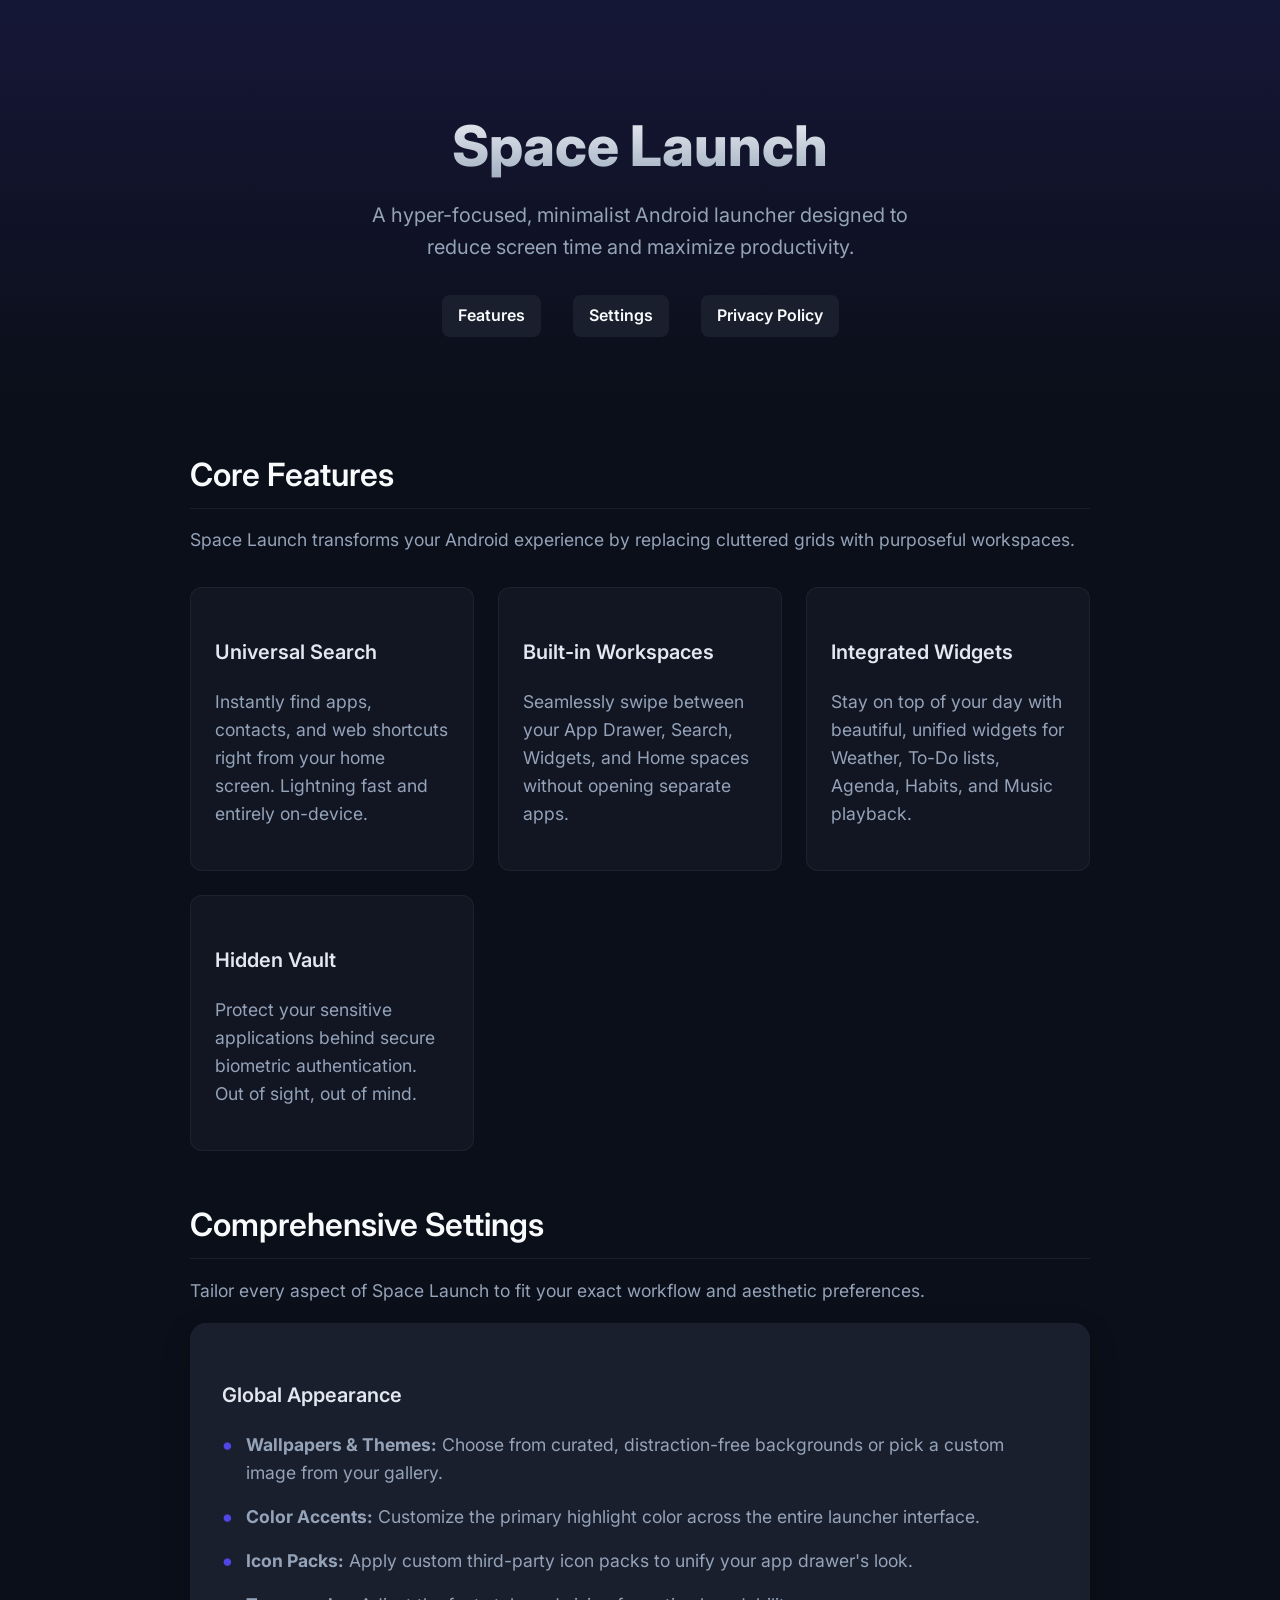
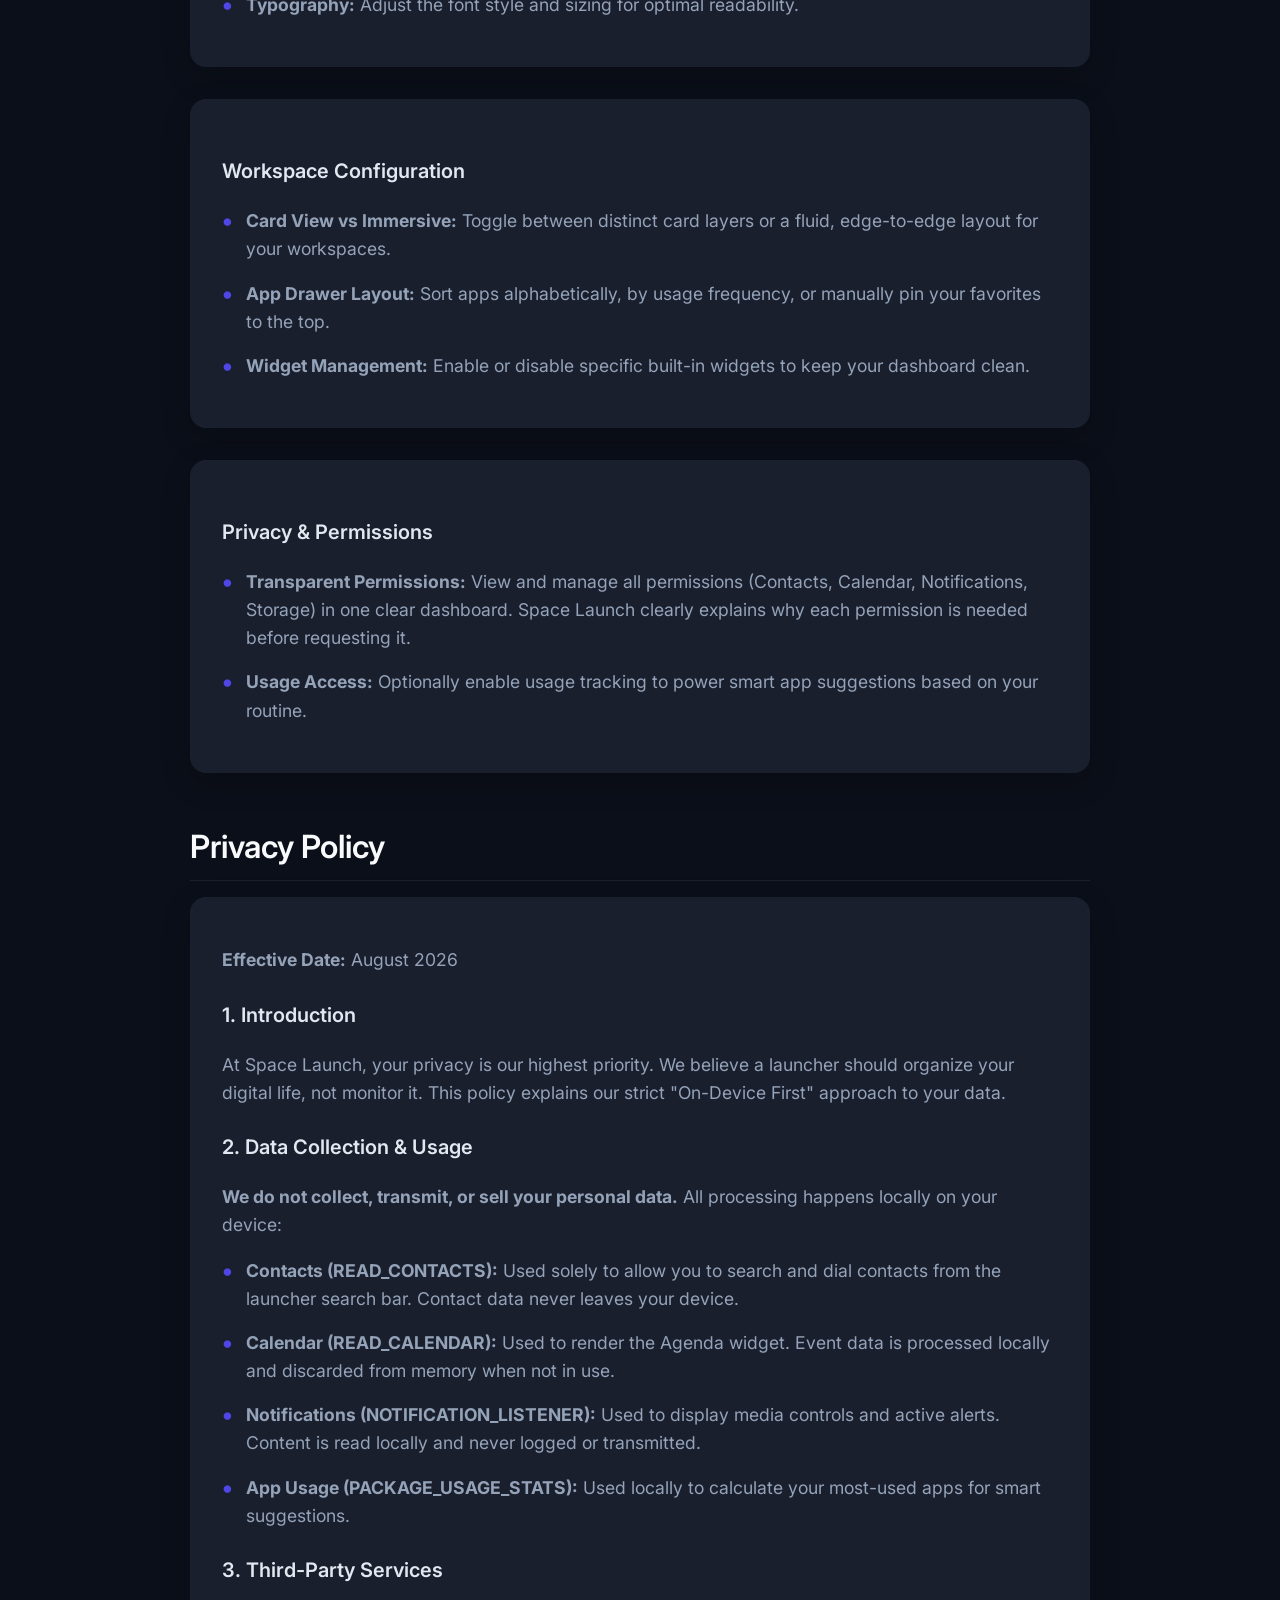
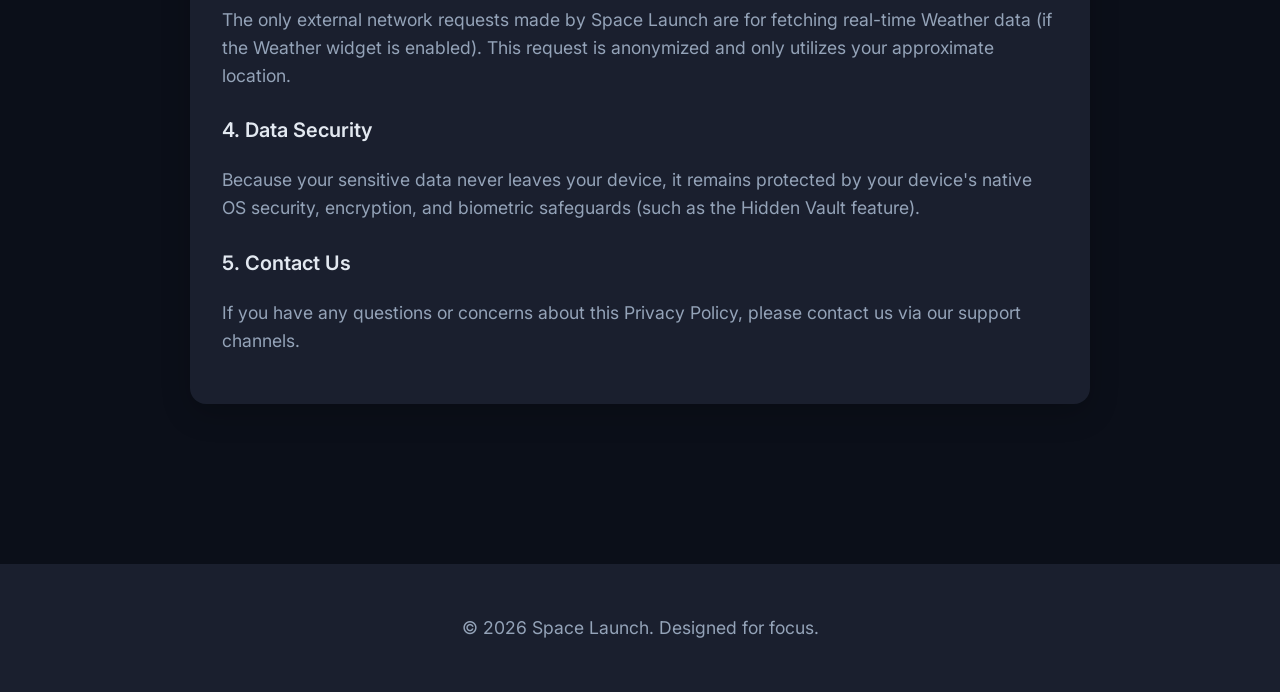
==== index.html @ 1ad54f8e "Add files via upload" ====
<!DOCTYPE html>
<html lang="en">
<head>
    <meta charset="UTF-8">
    <meta name="viewport" content="width=device-width, initial-scale=1.0">
    <title>Space Launch - Minimalist Android Launcher</title>
    <link href="https://fonts.googleapis.com/css2?family=Inter:wght@300;400;600;800&display=swap" rel="stylesheet">
    <style>
        :root {
            --bg-color: #0b0f19;
            --surface-color: #1a1f2e;
            --accent-color: #4f46e5;
            --text-primary: #f8fafc;
            --text-secondary: #94a3b8;
            --font-family: 'Inter', sans-serif;
        }

        body {
            margin: 0;
            padding: 0;
            background-color: var(--bg-color);
            color: var(--text-primary);
            font-family: var(--font-family);
            line-height: 1.6;
            overflow-x: hidden;
        }

        header {
            padding: 4rem 2rem;
            text-align: center;
            background: linear-gradient(180deg, rgba(79, 70, 229, 0.15) 0%, rgba(11, 15, 25, 1) 100%);
        }

        h1 {
            font-size: 3.5rem;
            font-weight: 800;
            margin-bottom: 0.5rem;
            background: -webkit-linear-gradient(#f8fafc, #94a3b8);
            -webkit-background-clip: text;
            -webkit-text-fill-color: transparent;
        }

        h2 {
            font-size: 2rem;
            font-weight: 600;
            margin-top: 3rem;
            margin-bottom: 1rem;
            border-bottom: 1px solid var(--surface-color);
            padding-bottom: 0.5rem;
        }

        h3 {
            font-size: 1.25rem;
            font-weight: 600;
            color: #e2e8f0;
            margin-top: 1.5rem;
        }

        p, li {
            color: var(--text-secondary);
            font-size: 1.1rem;
        }

        .container {
            max-width: 900px;
            margin: 0 auto;
            padding: 0 2rem 4rem 2rem;
        }

        .hero-subtitle {
            font-size: 1.25rem;
            color: var(--text-secondary);
            max-width: 600px;
            margin: 0 auto;
        }

        .card {
            background-color: var(--surface-color);
            border-radius: 16px;
            padding: 2rem;
            margin-bottom: 2rem;
            box-shadow: 0 10px 30px rgba(0,0,0,0.2);
            transition: transform 0.3s ease;
        }

        .card:hover {
            transform: translateY(-5px);
        }

        .feature-grid {
            display: grid;
            grid-template-columns: repeat(auto-fit, minmax(280px, 1fr));
            gap: 1.5rem;
            margin-top: 2rem;
        }

        .feature-item {
            background-color: rgba(26, 31, 46, 0.5);
            padding: 1.5rem;
            border-radius: 12px;
            border: 1px solid rgba(255,255,255,0.05);
        }

        .nav-links {
            display: flex;
            justify-content: center;
            gap: 2rem;
            margin-top: 2rem;
        }

        .nav-links a {
            color: var(--text-primary);
            text-decoration: none;
            font-weight: 600;
            padding: 0.5rem 1rem;
            border-radius: 8px;
            background-color: var(--surface-color);
            transition: background-color 0.2s;
        }

        .nav-links a:hover {
            background-color: var(--accent-color);
        }

        .settings-list {
            list-style: none;
            padding: 0;
        }

        .settings-list li {
            margin-bottom: 1rem;
            padding-left: 1.5rem;
            position: relative;
        }

        .settings-list li::before {
            content: "•";
            color: var(--accent-color);
            font-weight: bold;
            font-size: 1.5rem;
            position: absolute;
            left: 0;
            top: -5px;
        }

        footer {
            text-align: center;
            padding: 2rem;
            color: var(--text-secondary);
            background-color: var(--surface-color);
            margin-top: 4rem;
        }
    </style>
</head>
<body>

    <header>
        <h1>Space Launch</h1>
        <p class="hero-subtitle">A hyper-focused, minimalist Android launcher designed to reduce screen time and maximize productivity.</p>
        <div class="nav-links">
            <a href="#features">Features</a>
            <a href="#settings">Settings</a>
            <a href="#privacy">Privacy Policy</a>
        </div>
    </header>

    <div class="container">
        <section id="features">
            <h2>Core Features</h2>
            <p>Space Launch transforms your Android experience by replacing cluttered grids with purposeful workspaces.</p>
            
            <div class="feature-grid">
                <div class="feature-item">
                    <h3>Universal Search</h3>
                    <p>Instantly find apps, contacts, and web shortcuts right from your home screen. Lightning fast and entirely on-device.</p>
                </div>
                <div class="feature-item">
                    <h3>Built-in Workspaces</h3>
                    <p>Seamlessly swipe between your App Drawer, Search, Widgets, and Home spaces without opening separate apps.</p>
                </div>
                <div class="feature-item">
                    <h3>Integrated Widgets</h3>
                    <p>Stay on top of your day with beautiful, unified widgets for Weather, To-Do lists, Agenda, Habits, and Music playback.</p>
                </div>
                <div class="feature-item">
                    <h3>Hidden Vault</h3>
                    <p>Protect your sensitive applications behind secure biometric authentication. Out of sight, out of mind.</p>
                </div>
            </div>
        </section>

        <section id="settings">
            <h2>Comprehensive Settings</h2>
            <p>Tailor every aspect of Space Launch to fit your exact workflow and aesthetic preferences.</p>

            <div class="card">
                <h3>Global Appearance</h3>
                <ul class="settings-list">
                    <li><strong>Wallpapers & Themes:</strong> Choose from curated, distraction-free backgrounds or pick a custom image from your gallery.</li>
                    <li><strong>Color Accents:</strong> Customize the primary highlight color across the entire launcher interface.</li>
                    <li><strong>Icon Packs:</strong> Apply custom third-party icon packs to unify your app drawer's look.</li>
                    <li><strong>Typography:</strong> Adjust the font style and sizing for optimal readability.</li>
                </ul>
            </div>

            <div class="card">
                <h3>Workspace Configuration</h3>
                <ul class="settings-list">
                    <li><strong>Card View vs Immersive:</strong> Toggle between distinct card layers or a fluid, edge-to-edge layout for your workspaces.</li>
                    <li><strong>App Drawer Layout:</strong> Sort apps alphabetically, by usage frequency, or manually pin your favorites to the top.</li>
                    <li><strong>Widget Management:</strong> Enable or disable specific built-in widgets to keep your dashboard clean.</li>
                </ul>
            </div>

            <div class="card">
                <h3>Privacy & Permissions</h3>
                <ul class="settings-list">
                    <li><strong>Transparent Permissions:</strong> View and manage all permissions (Contacts, Calendar, Notifications, Storage) in one clear dashboard. Space Launch clearly explains why each permission is needed before requesting it.</li>
                    <li><strong>Usage Access:</strong> Optionally enable usage tracking to power smart app suggestions based on your routine.</li>
                </ul>
            </div>
        </section>

        <section id="privacy">
            <h2>Privacy Policy</h2>
            <div class="card">
                <p><strong>Effective Date:</strong> August 2026</p>
                
                <h3>1. Introduction</h3>
                <p>At Space Launch, your privacy is our highest priority. We believe a launcher should organize your digital life, not monitor it. This policy explains our strict "On-Device First" approach to your data.</p>

                <h3>2. Data Collection & Usage</h3>
                <p><strong>We do not collect, transmit, or sell your personal data.</strong> All processing happens locally on your device:</p>
                <ul class="settings-list">
                    <li><strong>Contacts (READ_CONTACTS):</strong> Used solely to allow you to search and dial contacts from the launcher search bar. Contact data never leaves your device.</li>
                    <li><strong>Calendar (READ_CALENDAR):</strong> Used to render the Agenda widget. Event data is processed locally and discarded from memory when not in use.</li>
                    <li><strong>Notifications (NOTIFICATION_LISTENER):</strong> Used to display media controls and active alerts. Content is read locally and never logged or transmitted.</li>
                    <li><strong>App Usage (PACKAGE_USAGE_STATS):</strong> Used locally to calculate your most-used apps for smart suggestions.</li>
                </ul>

                <h3>3. Third-Party Services</h3>
                <p>The only external network requests made by Space Launch are for fetching real-time Weather data (if the Weather widget is enabled). This request is anonymized and only utilizes your approximate location.</p>

                <h3>4. Data Security</h3>
                <p>Because your sensitive data never leaves your device, it remains protected by your device's native OS security, encryption, and biometric safeguards (such as the Hidden Vault feature).</p>

                <h3>5. Contact Us</h3>
                <p>If you have any questions or concerns about this Privacy Policy, please contact us via our support channels.</p>
            </div>
        </section>
    </div>

    <footer>
        <p>&copy; 2026 Space Launch. Designed for focus.</p>
    </footer>

</body>
</html>
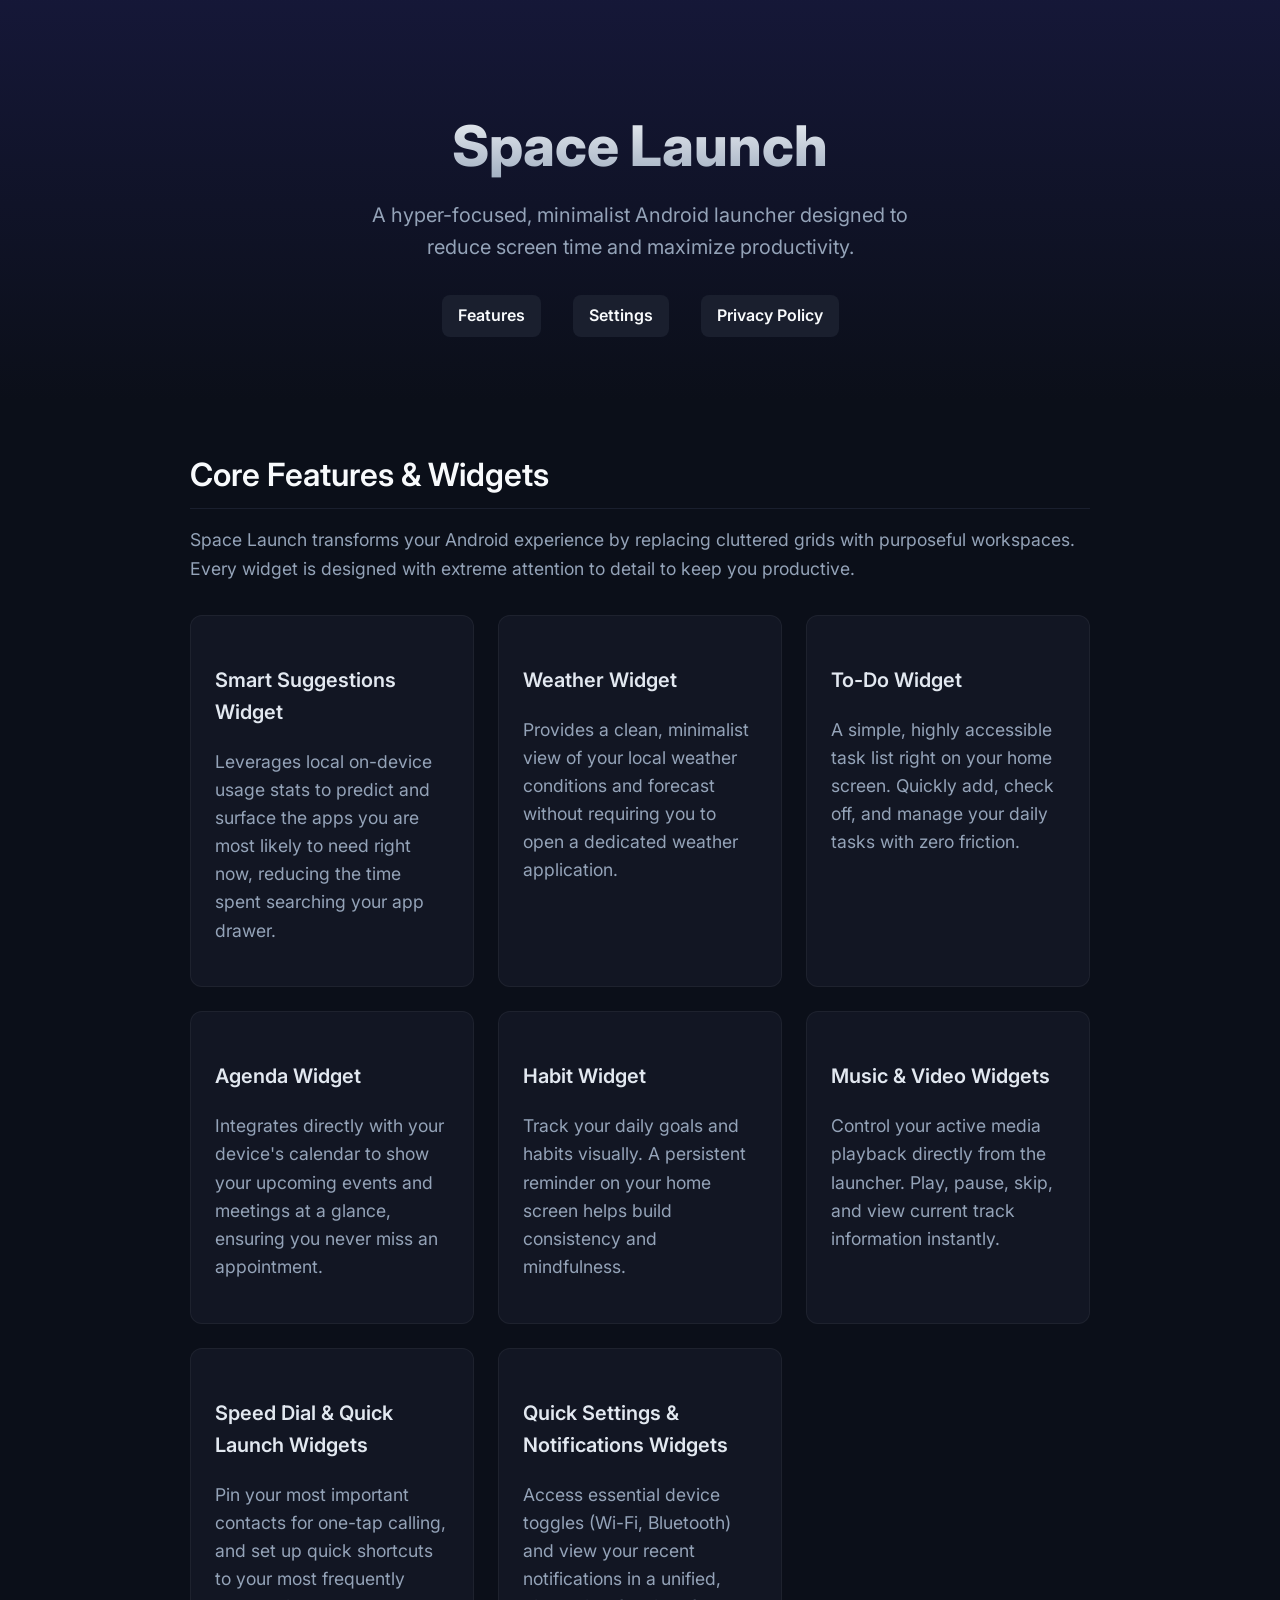
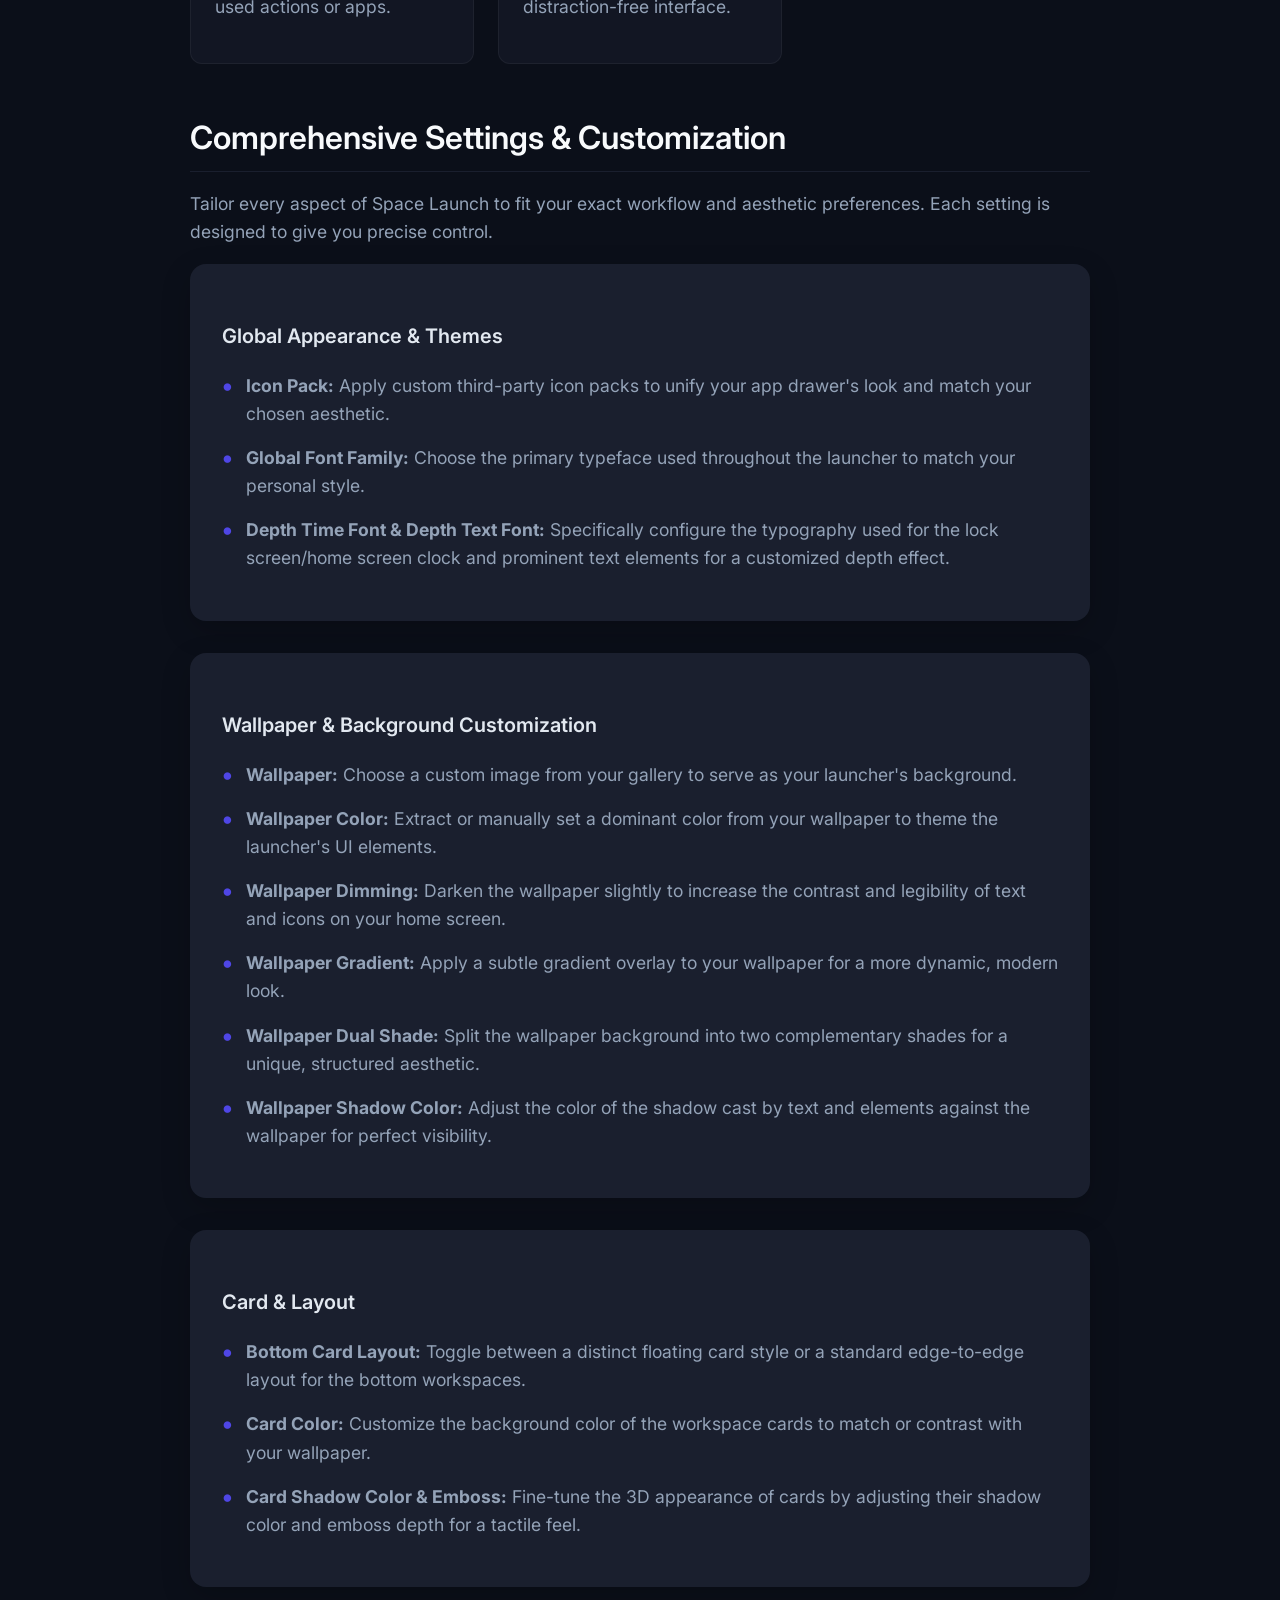
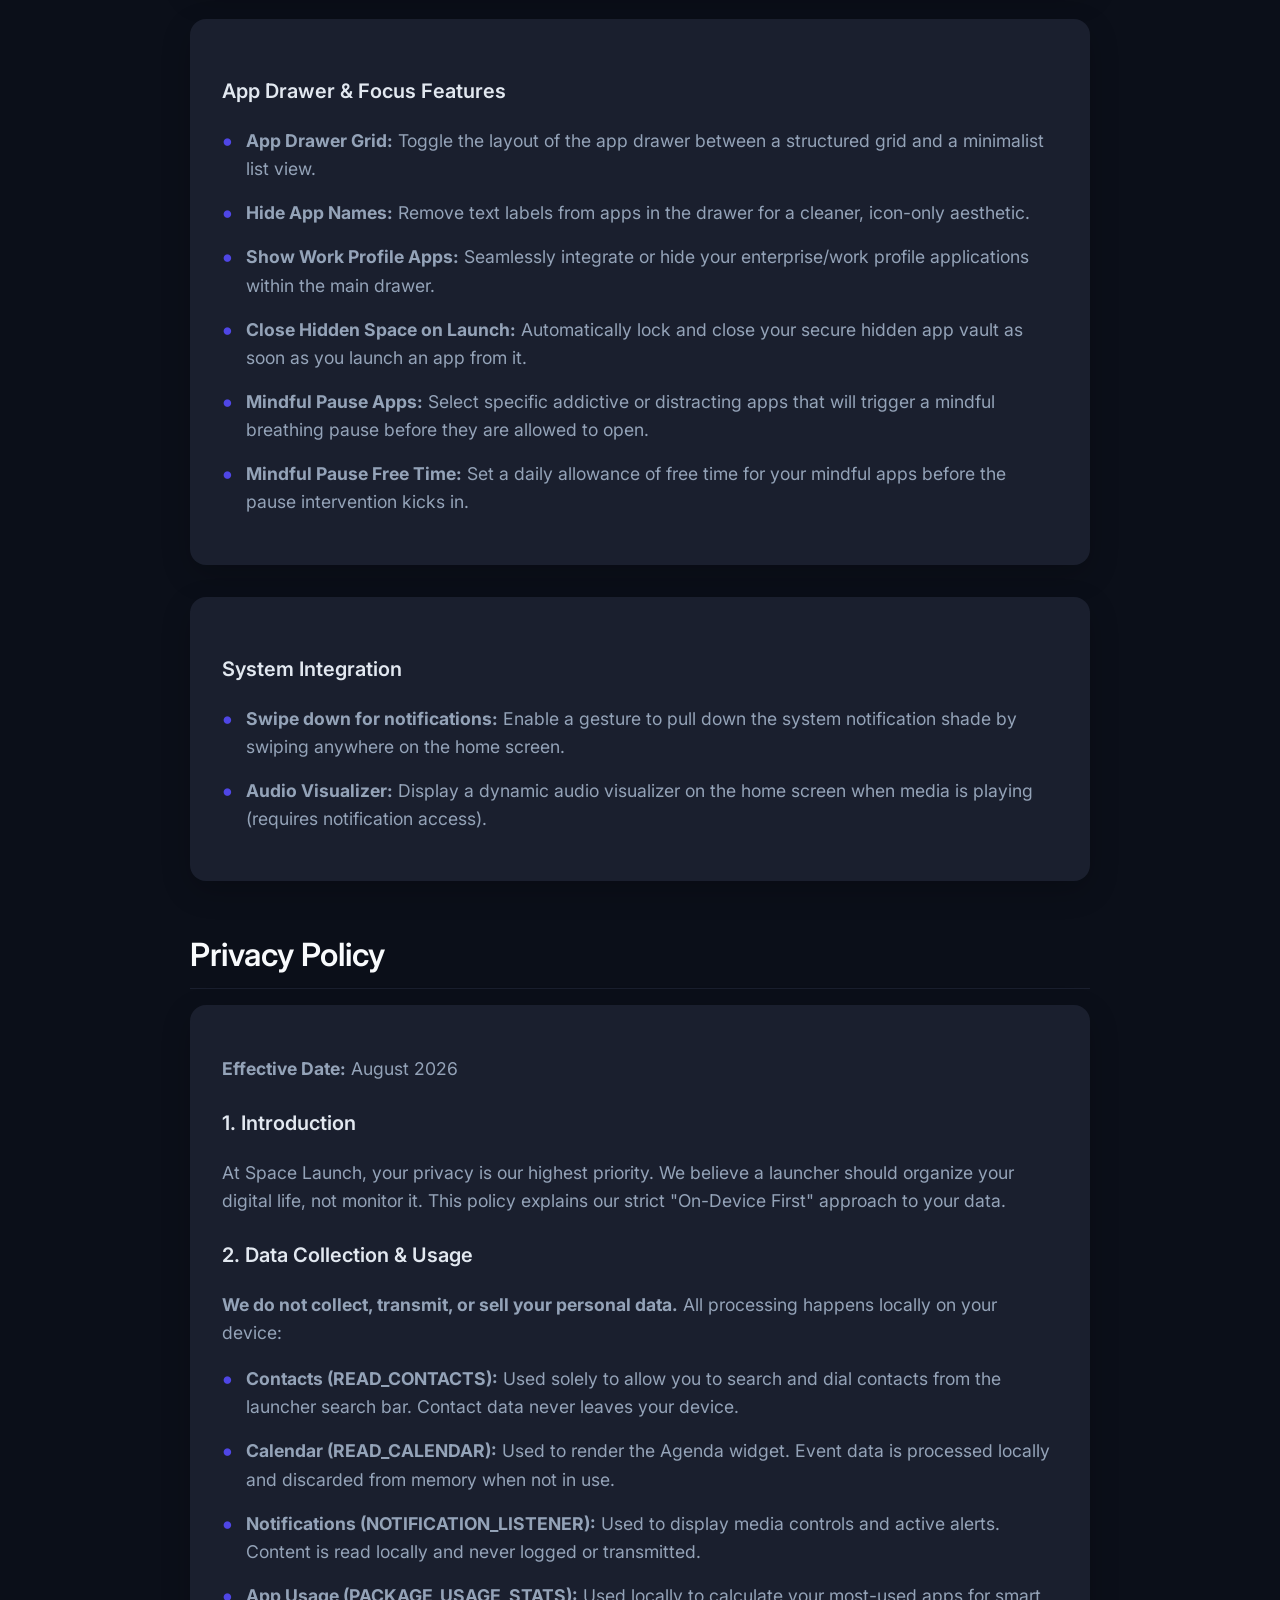
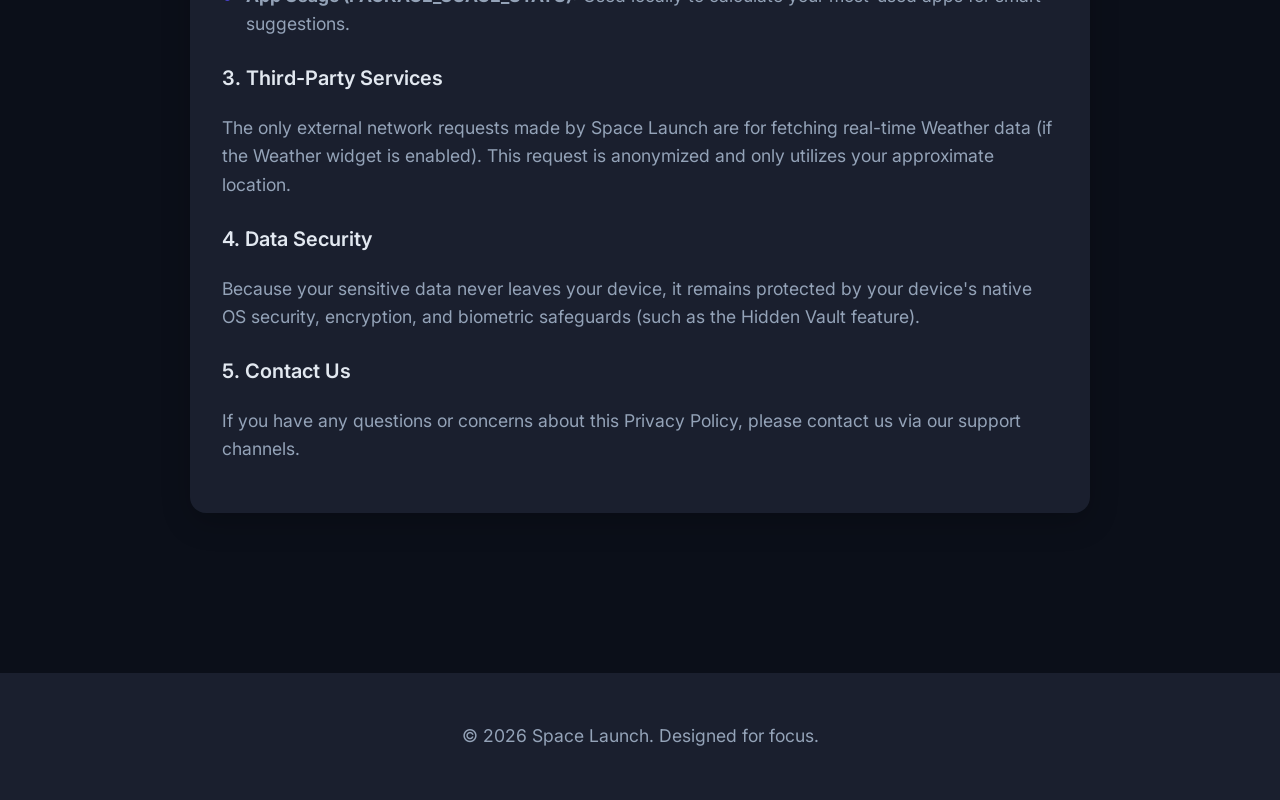
==== commit 819d6761: "Revise core features and settings descriptions Updated feature descriptions and added new widgets to" ====
--- a/index.html
+++ b/index.html
@@ -166,57 +166,96 @@
 
     <div class="container">
         <section id="features">
-            <h2>Core Features</h2>
-            <p>Space Launch transforms your Android experience by replacing cluttered grids with purposeful workspaces.</p>
+            <h2>Core Features & Widgets</h2>
+            <p>Space Launch transforms your Android experience by replacing cluttered grids with purposeful workspaces. Every widget is designed with extreme attention to detail to keep you productive.</p>
             
             <div class="feature-grid">
                 <div class="feature-item">
-                    <h3>Universal Search</h3>
-                    <p>Instantly find apps, contacts, and web shortcuts right from your home screen. Lightning fast and entirely on-device.</p>
-                </div>
-                <div class="feature-item">
-                    <h3>Built-in Workspaces</h3>
-                    <p>Seamlessly swipe between your App Drawer, Search, Widgets, and Home spaces without opening separate apps.</p>
-                </div>
-                <div class="feature-item">
-                    <h3>Integrated Widgets</h3>
-                    <p>Stay on top of your day with beautiful, unified widgets for Weather, To-Do lists, Agenda, Habits, and Music playback.</p>
-                </div>
-                <div class="feature-item">
-                    <h3>Hidden Vault</h3>
-                    <p>Protect your sensitive applications behind secure biometric authentication. Out of sight, out of mind.</p>
+                    <h3>Smart Suggestions Widget</h3>
+                    <p>Leverages local on-device usage stats to predict and surface the apps you are most likely to need right now, reducing the time spent searching your app drawer.</p>
+                </div>
+                <div class="feature-item">
+                    <h3>Weather Widget</h3>
+                    <p>Provides a clean, minimalist view of your local weather conditions and forecast without requiring you to open a dedicated weather application.</p>
+                </div>
+                <div class="feature-item">
+                    <h3>To-Do Widget</h3>
+                    <p>A simple, highly accessible task list right on your home screen. Quickly add, check off, and manage your daily tasks with zero friction.</p>
+                </div>
+                <div class="feature-item">
+                    <h3>Agenda Widget</h3>
+                    <p>Integrates directly with your device's calendar to show your upcoming events and meetings at a glance, ensuring you never miss an appointment.</p>
+                </div>
+                <div class="feature-item">
+                    <h3>Habit Widget</h3>
+                    <p>Track your daily goals and habits visually. A persistent reminder on your home screen helps build consistency and mindfulness.</p>
+                </div>
+                <div class="feature-item">
+                    <h3>Music & Video Widgets</h3>
+                    <p>Control your active media playback directly from the launcher. Play, pause, skip, and view current track information instantly.</p>
+                </div>
+                <div class="feature-item">
+                    <h3>Speed Dial & Quick Launch Widgets</h3>
+                    <p>Pin your most important contacts for one-tap calling, and set up quick shortcuts to your most frequently used actions or apps.</p>
+                </div>
+                <div class="feature-item">
+                    <h3>Quick Settings & Notifications Widgets</h3>
+                    <p>Access essential device toggles (Wi-Fi, Bluetooth) and view your recent notifications in a unified, distraction-free interface.</p>
                 </div>
             </div>
         </section>
 
         <section id="settings">
-            <h2>Comprehensive Settings</h2>
-            <p>Tailor every aspect of Space Launch to fit your exact workflow and aesthetic preferences.</p>
-
-            <div class="card">
-                <h3>Global Appearance</h3>
-                <ul class="settings-list">
-                    <li><strong>Wallpapers & Themes:</strong> Choose from curated, distraction-free backgrounds or pick a custom image from your gallery.</li>
-                    <li><strong>Color Accents:</strong> Customize the primary highlight color across the entire launcher interface.</li>
-                    <li><strong>Icon Packs:</strong> Apply custom third-party icon packs to unify your app drawer's look.</li>
-                    <li><strong>Typography:</strong> Adjust the font style and sizing for optimal readability.</li>
-                </ul>
-            </div>
-
-            <div class="card">
-                <h3>Workspace Configuration</h3>
-                <ul class="settings-list">
-                    <li><strong>Card View vs Immersive:</strong> Toggle between distinct card layers or a fluid, edge-to-edge layout for your workspaces.</li>
-                    <li><strong>App Drawer Layout:</strong> Sort apps alphabetically, by usage frequency, or manually pin your favorites to the top.</li>
-                    <li><strong>Widget Management:</strong> Enable or disable specific built-in widgets to keep your dashboard clean.</li>
-                </ul>
-            </div>
-
-            <div class="card">
-                <h3>Privacy & Permissions</h3>
-                <ul class="settings-list">
-                    <li><strong>Transparent Permissions:</strong> View and manage all permissions (Contacts, Calendar, Notifications, Storage) in one clear dashboard. Space Launch clearly explains why each permission is needed before requesting it.</li>
-                    <li><strong>Usage Access:</strong> Optionally enable usage tracking to power smart app suggestions based on your routine.</li>
+            <h2>Comprehensive Settings & Customization</h2>
+            <p>Tailor every aspect of Space Launch to fit your exact workflow and aesthetic preferences. Each setting is designed to give you precise control.</p>
+
+            <div class="card">
+                <h3>Global Appearance & Themes</h3>
+                <ul class="settings-list">
+                    <li><strong>Icon Pack:</strong> Apply custom third-party icon packs to unify your app drawer's look and match your chosen aesthetic.</li>
+                    <li><strong>Global Font Family:</strong> Choose the primary typeface used throughout the launcher to match your personal style.</li>
+                    <li><strong>Depth Time Font & Depth Text Font:</strong> Specifically configure the typography used for the lock screen/home screen clock and prominent text elements for a customized depth effect.</li>
+                </ul>
+            </div>
+
+            <div class="card">
+                <h3>Wallpaper & Background Customization</h3>
+                <ul class="settings-list">
+                    <li><strong>Wallpaper:</strong> Choose a custom image from your gallery to serve as your launcher's background.</li>
+                    <li><strong>Wallpaper Color:</strong> Extract or manually set a dominant color from your wallpaper to theme the launcher's UI elements.</li>
+                    <li><strong>Wallpaper Dimming:</strong> Darken the wallpaper slightly to increase the contrast and legibility of text and icons on your home screen.</li>
+                    <li><strong>Wallpaper Gradient:</strong> Apply a subtle gradient overlay to your wallpaper for a more dynamic, modern look.</li>
+                    <li><strong>Wallpaper Dual Shade:</strong> Split the wallpaper background into two complementary shades for a unique, structured aesthetic.</li>
+                    <li><strong>Wallpaper Shadow Color:</strong> Adjust the color of the shadow cast by text and elements against the wallpaper for perfect visibility.</li>
+                </ul>
+            </div>
+            
+            <div class="card">
+                <h3>Card & Layout</h3>
+                <ul class="settings-list">
+                    <li><strong>Bottom Card Layout:</strong> Toggle between a distinct floating card style or a standard edge-to-edge layout for the bottom workspaces.</li>
+                    <li><strong>Card Color:</strong> Customize the background color of the workspace cards to match or contrast with your wallpaper.</li>
+                    <li><strong>Card Shadow Color & Emboss:</strong> Fine-tune the 3D appearance of cards by adjusting their shadow color and emboss depth for a tactile feel.</li>
+                </ul>
+            </div>
+
+            <div class="card">
+                <h3>App Drawer & Focus Features</h3>
+                <ul class="settings-list">
+                    <li><strong>App Drawer Grid:</strong> Toggle the layout of the app drawer between a structured grid and a minimalist list view.</li>
+                    <li><strong>Hide App Names:</strong> Remove text labels from apps in the drawer for a cleaner, icon-only aesthetic.</li>
+                    <li><strong>Show Work Profile Apps:</strong> Seamlessly integrate or hide your enterprise/work profile applications within the main drawer.</li>
+                    <li><strong>Close Hidden Space on Launch:</strong> Automatically lock and close your secure hidden app vault as soon as you launch an app from it.</li>
+                    <li><strong>Mindful Pause Apps:</strong> Select specific addictive or distracting apps that will trigger a mindful breathing pause before they are allowed to open.</li>
+                    <li><strong>Mindful Pause Free Time:</strong> Set a daily allowance of free time for your mindful apps before the pause intervention kicks in.</li>
+                </ul>
+            </div>
+
+            <div class="card">
+                <h3>System Integration</h3>
+                <ul class="settings-list">
+                    <li><strong>Swipe down for notifications:</strong> Enable a gesture to pull down the system notification shade by swiping anywhere on the home screen.</li>
+                    <li><strong>Audio Visualizer:</strong> Display a dynamic audio visualizer on the home screen when media is playing (requires notification access).</li>
                 </ul>
             </div>
         </section>
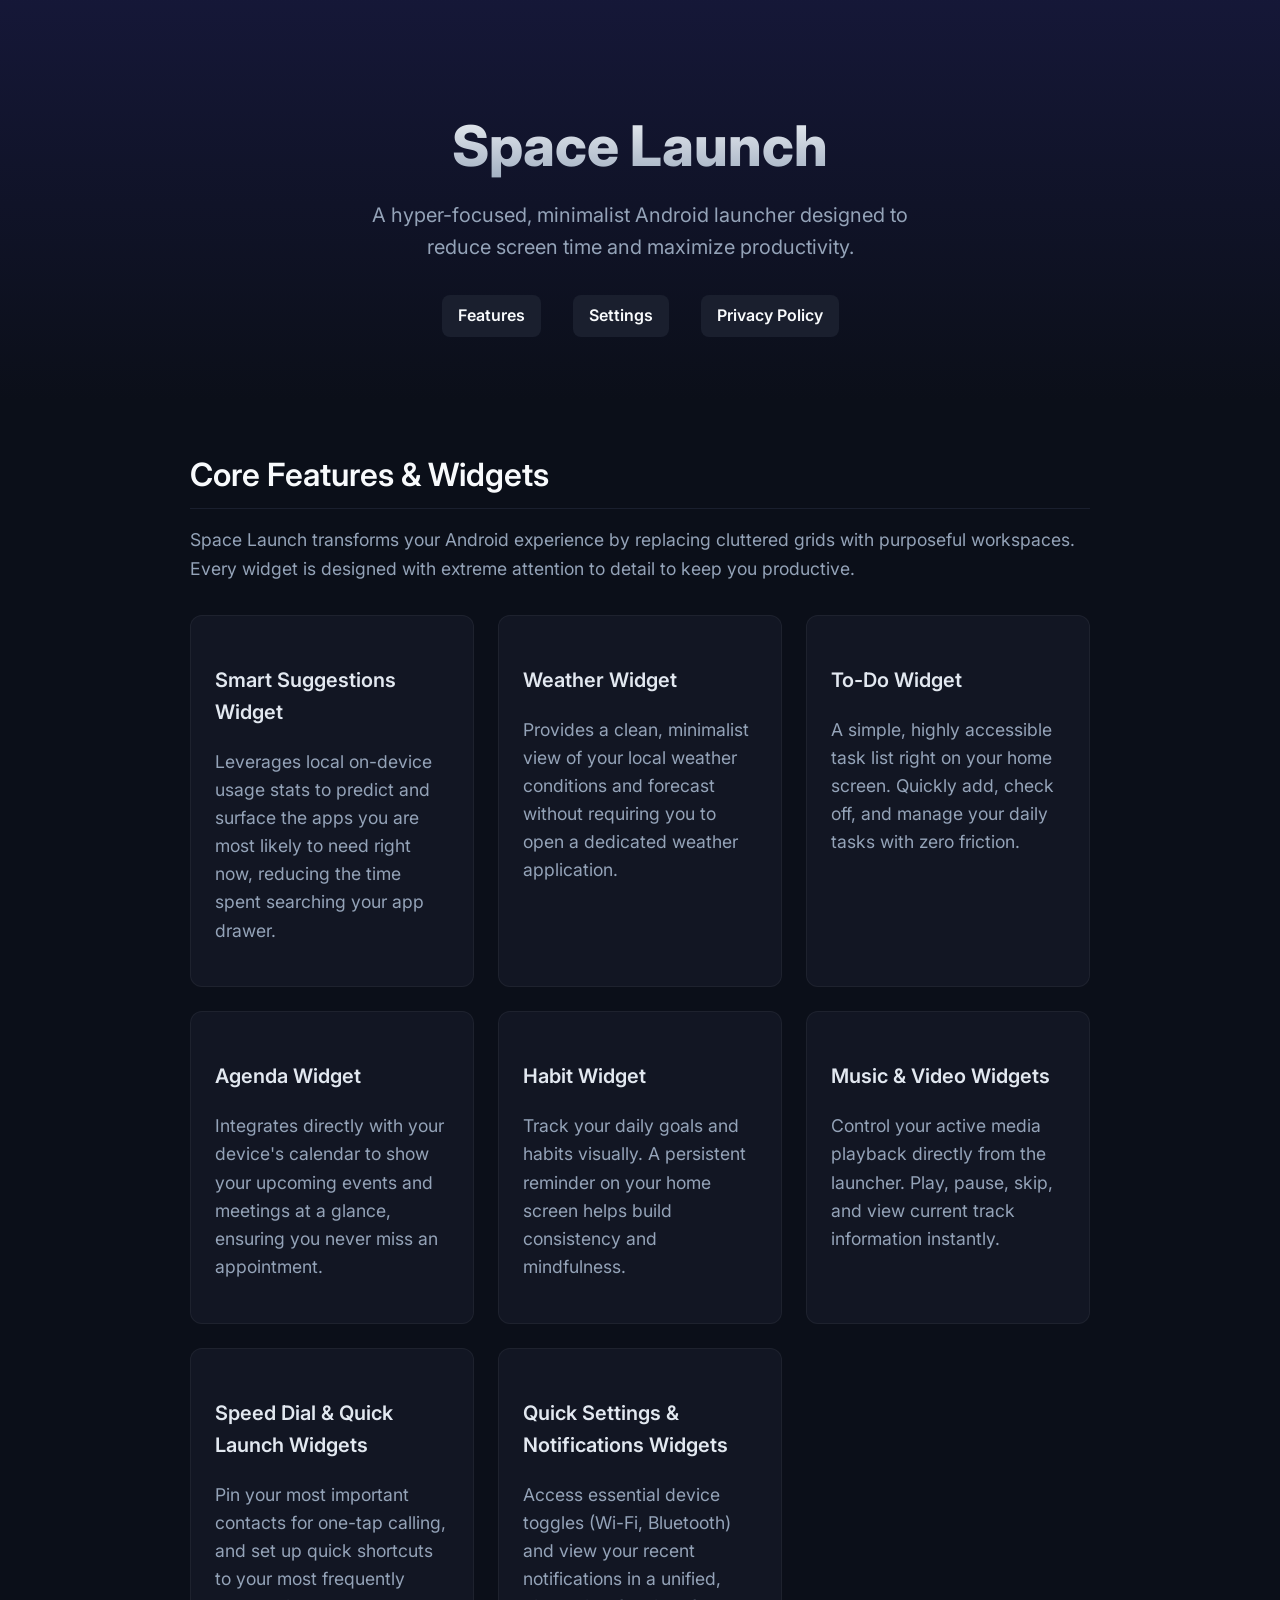
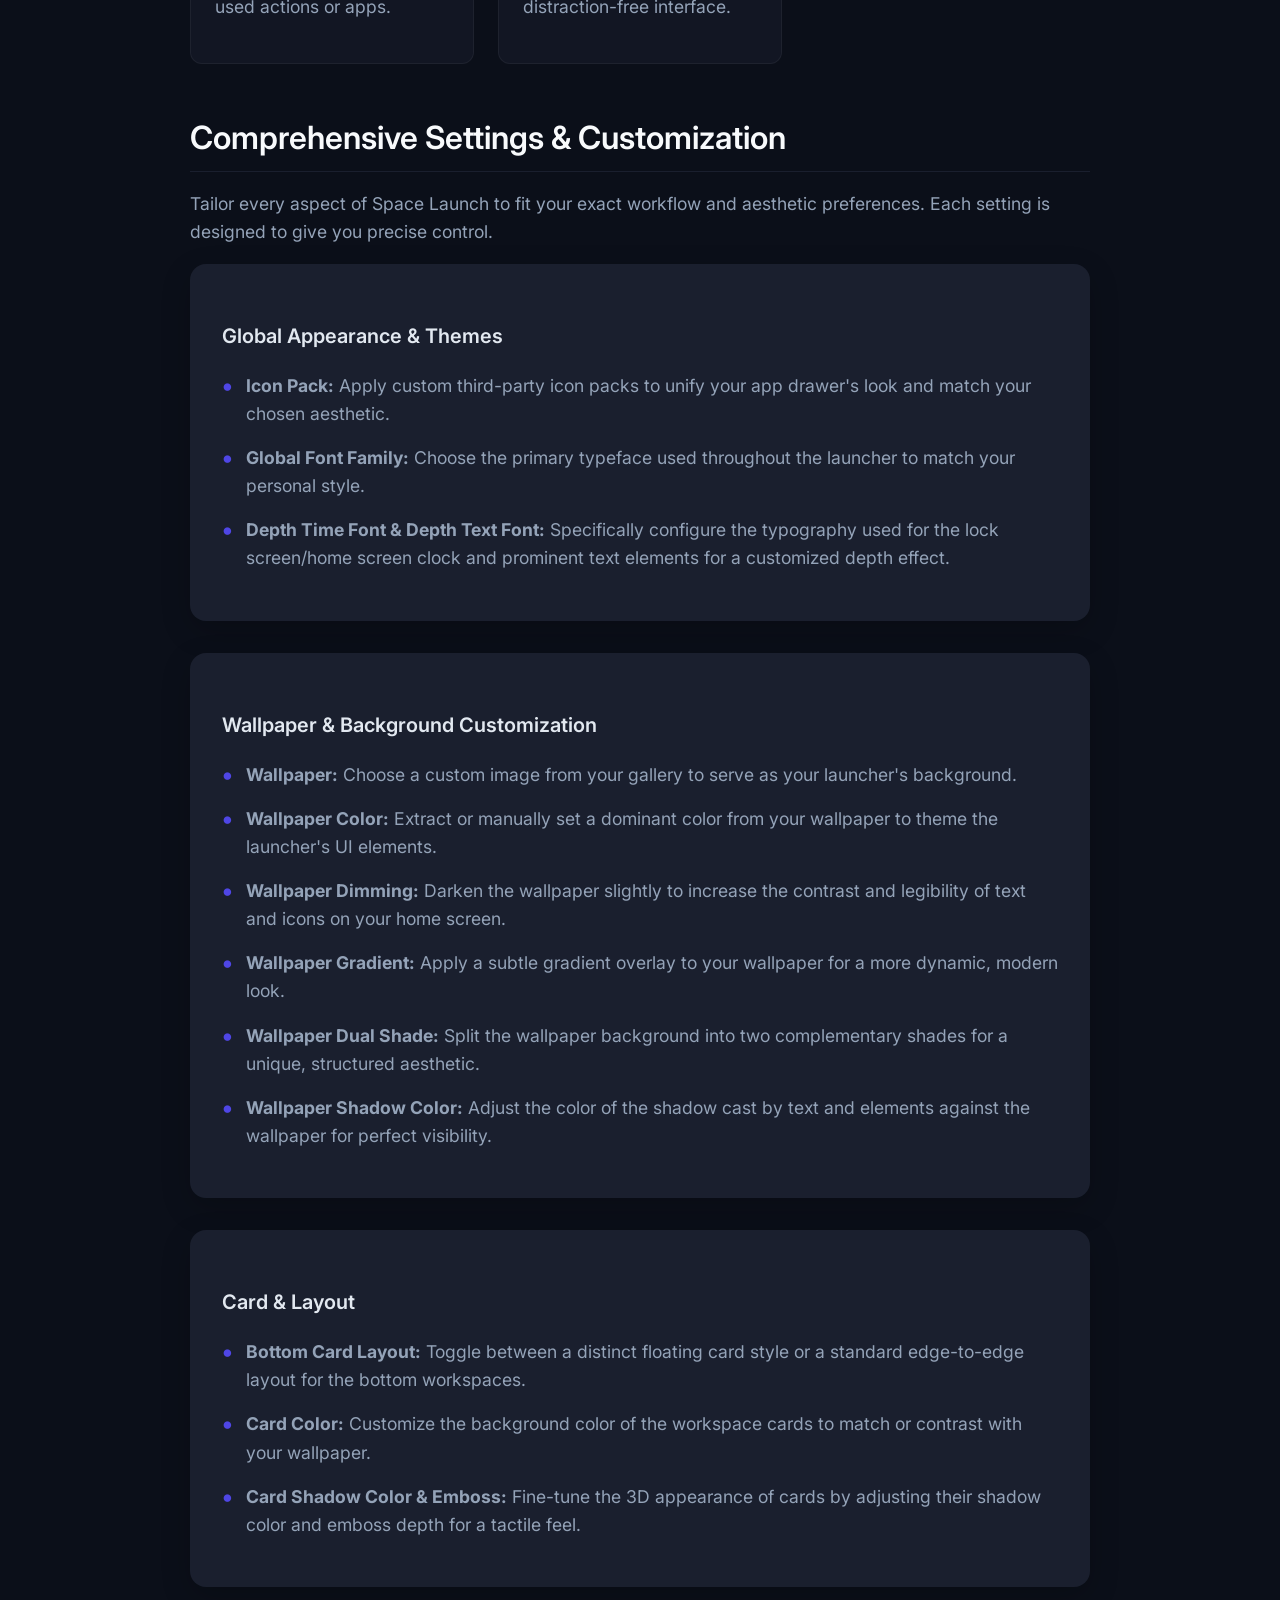
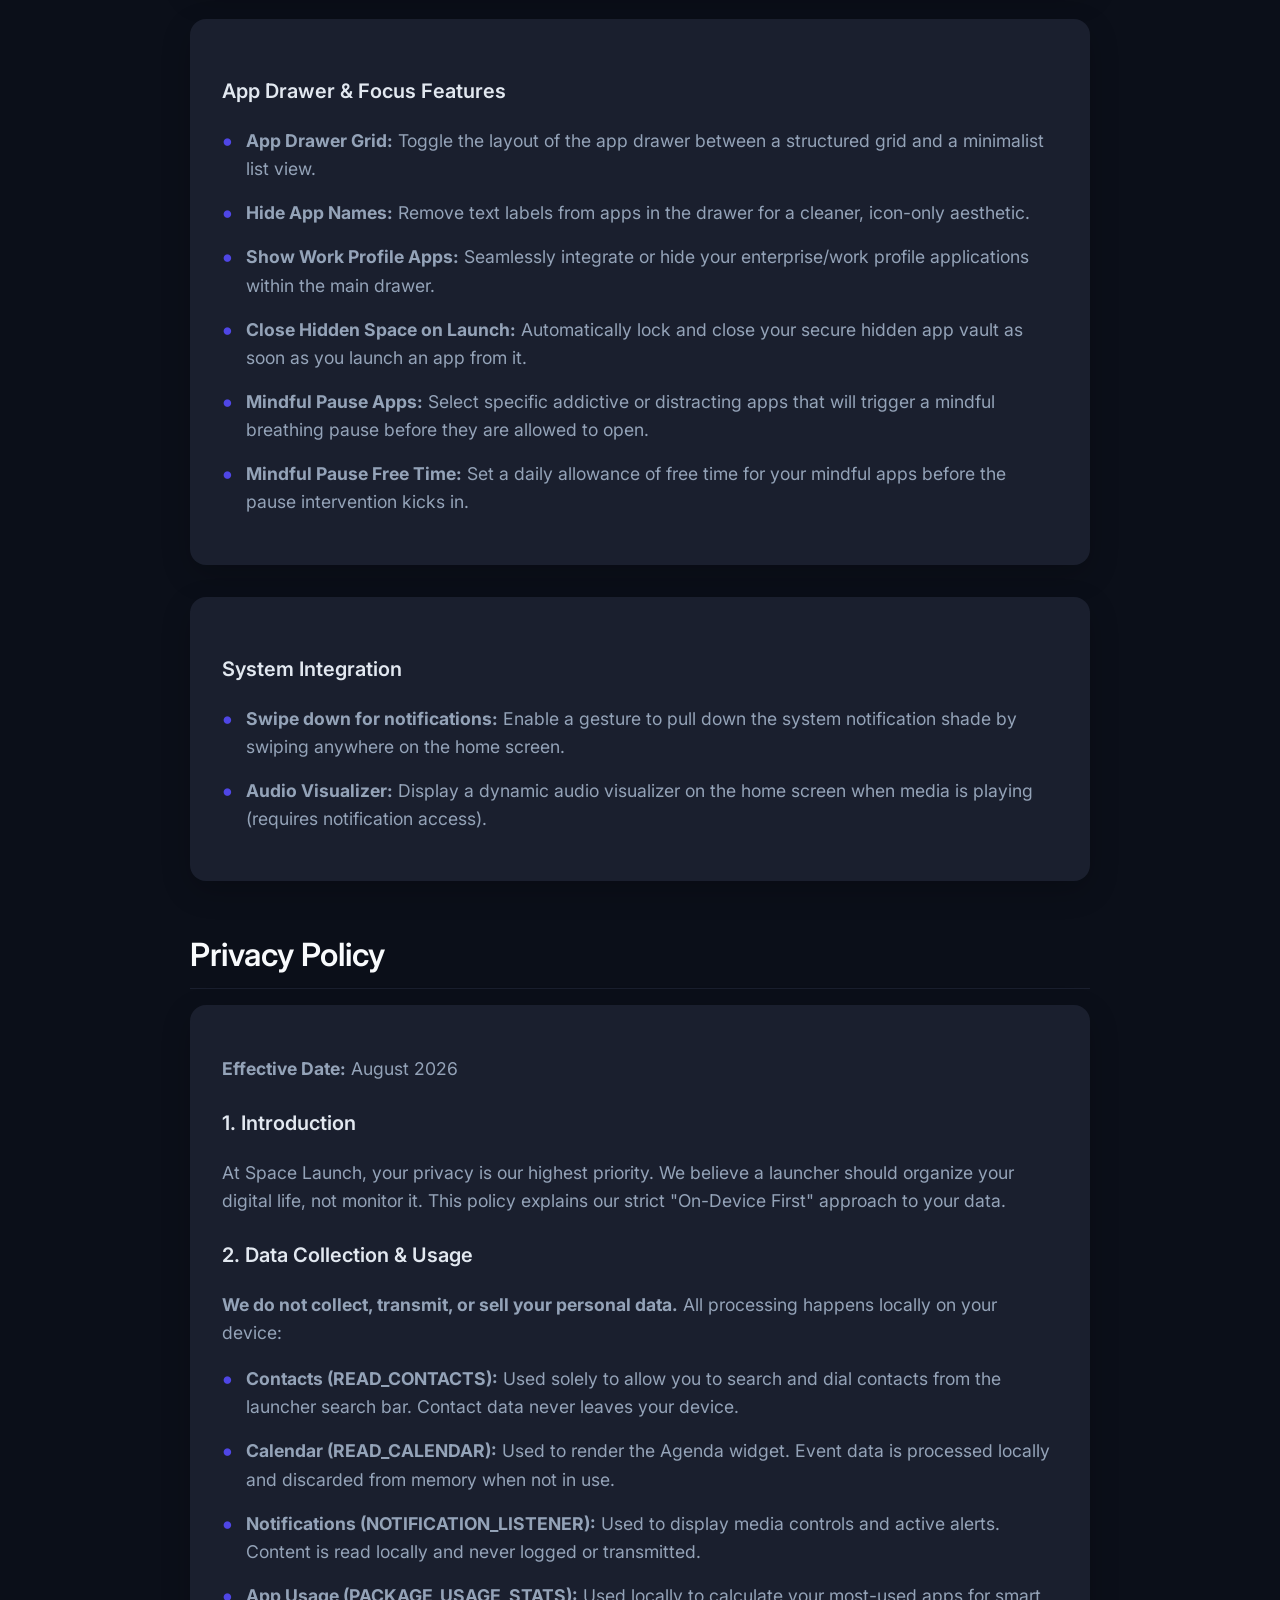
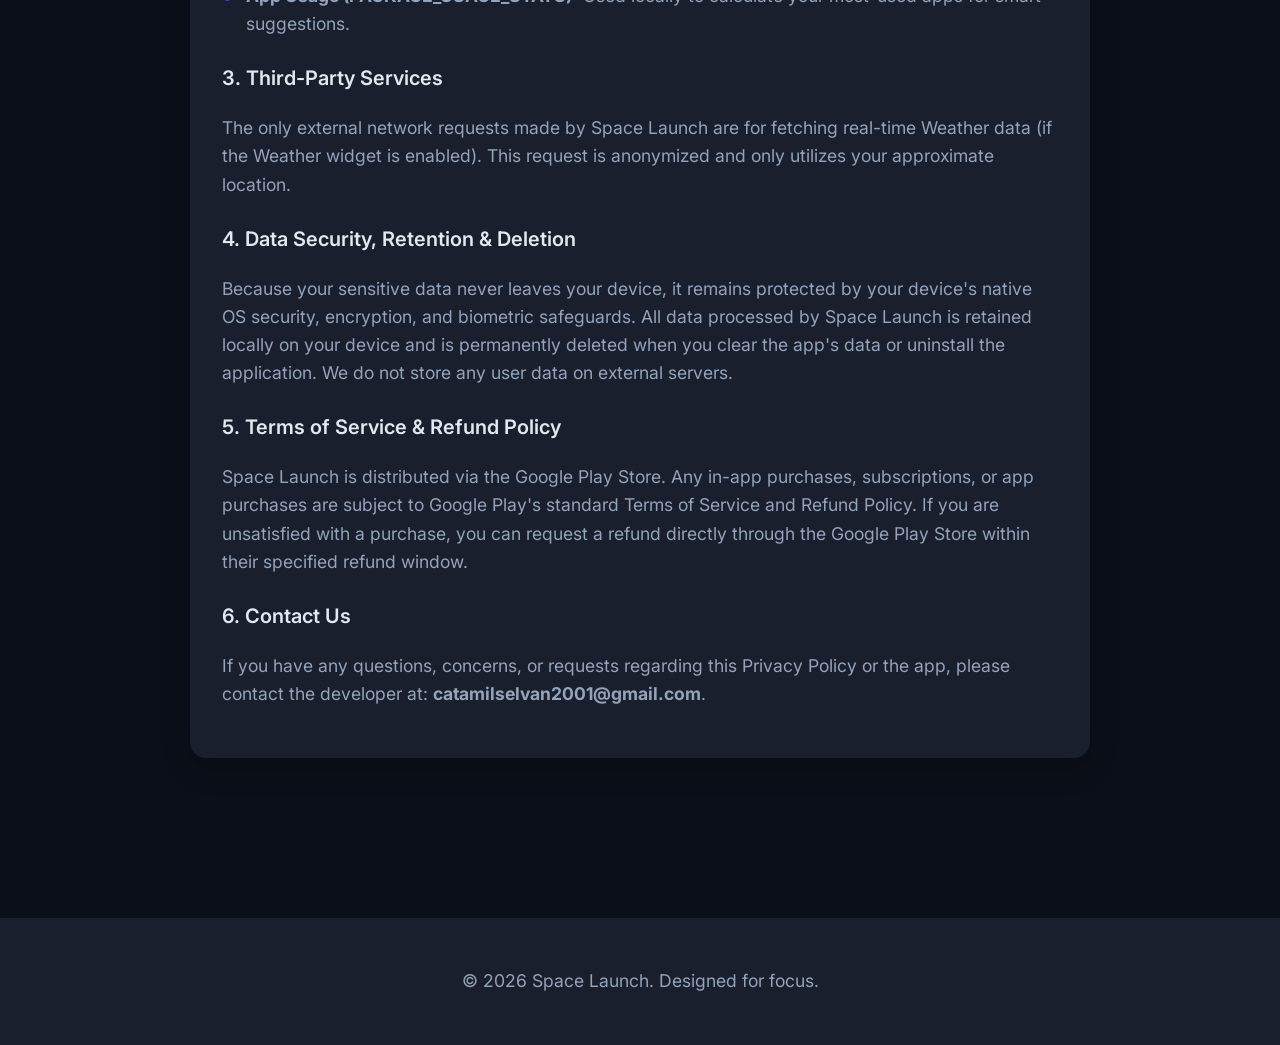
==== commit db36c15b: "Revise Privacy Policy sections for clarity and detail Updated sections on Data Security and Terms of" ====
--- a/index.html
+++ b/index.html
@@ -280,11 +280,14 @@
                 <h3>3. Third-Party Services</h3>
                 <p>The only external network requests made by Space Launch are for fetching real-time Weather data (if the Weather widget is enabled). This request is anonymized and only utilizes your approximate location.</p>
 
-                <h3>4. Data Security</h3>
-                <p>Because your sensitive data never leaves your device, it remains protected by your device's native OS security, encryption, and biometric safeguards (such as the Hidden Vault feature).</p>
-
-                <h3>5. Contact Us</h3>
-                <p>If you have any questions or concerns about this Privacy Policy, please contact us via our support channels.</p>
+                <h3>4. Data Security, Retention & Deletion</h3>
+                <p>Because your sensitive data never leaves your device, it remains protected by your device's native OS security, encryption, and biometric safeguards. All data processed by Space Launch is retained locally on your device and is permanently deleted when you clear the app's data or uninstall the application. We do not store any user data on external servers.</p>
+
+                <h3>5. Terms of Service & Refund Policy</h3>
+                <p>Space Launch is distributed via the Google Play Store. Any in-app purchases, subscriptions, or app purchases are subject to Google Play's standard Terms of Service and Refund Policy. If you are unsatisfied with a purchase, you can request a refund directly through the Google Play Store within their specified refund window.</p>
+
+                <h3>6. Contact Us</h3>
+                <p>If you have any questions, concerns, or requests regarding this Privacy Policy or the app, please contact the developer at: <strong>catamilselvan2001@gmail.com</strong>.</p>
             </div>
         </section>
     </div>
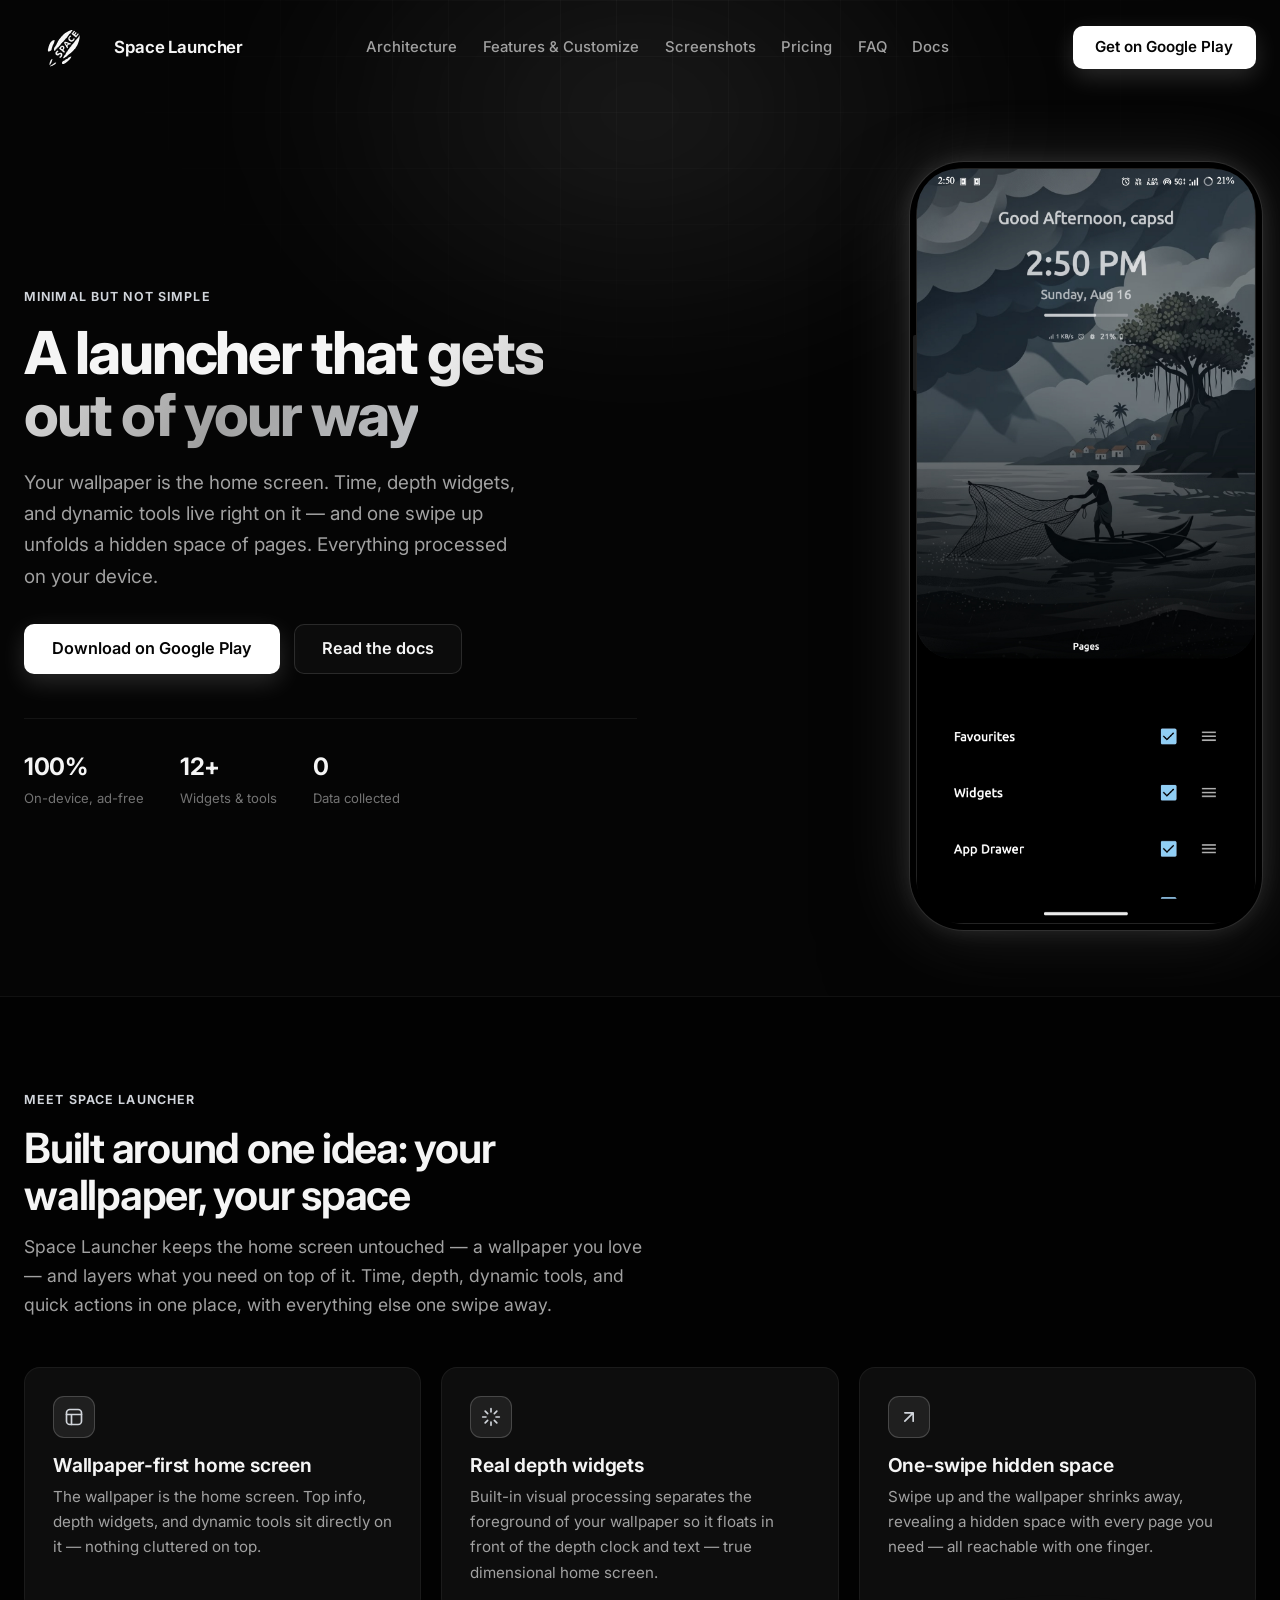
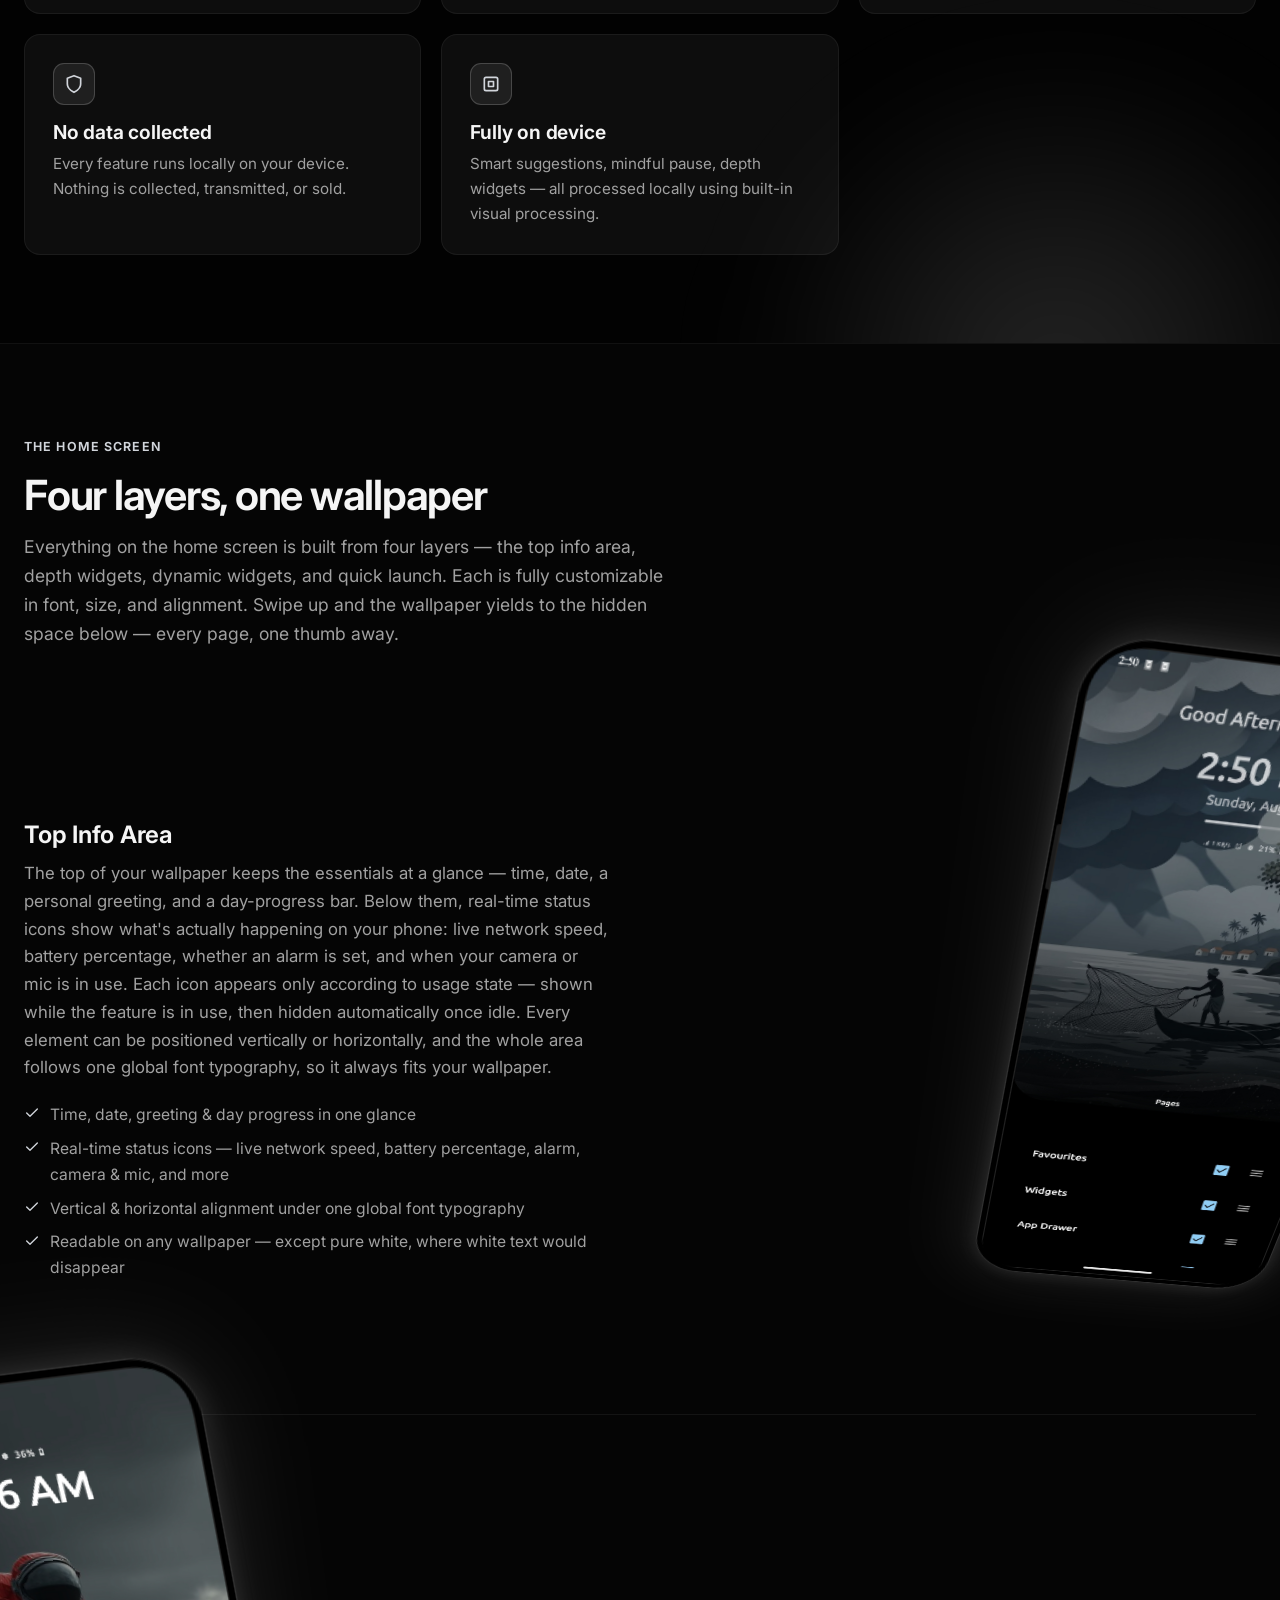
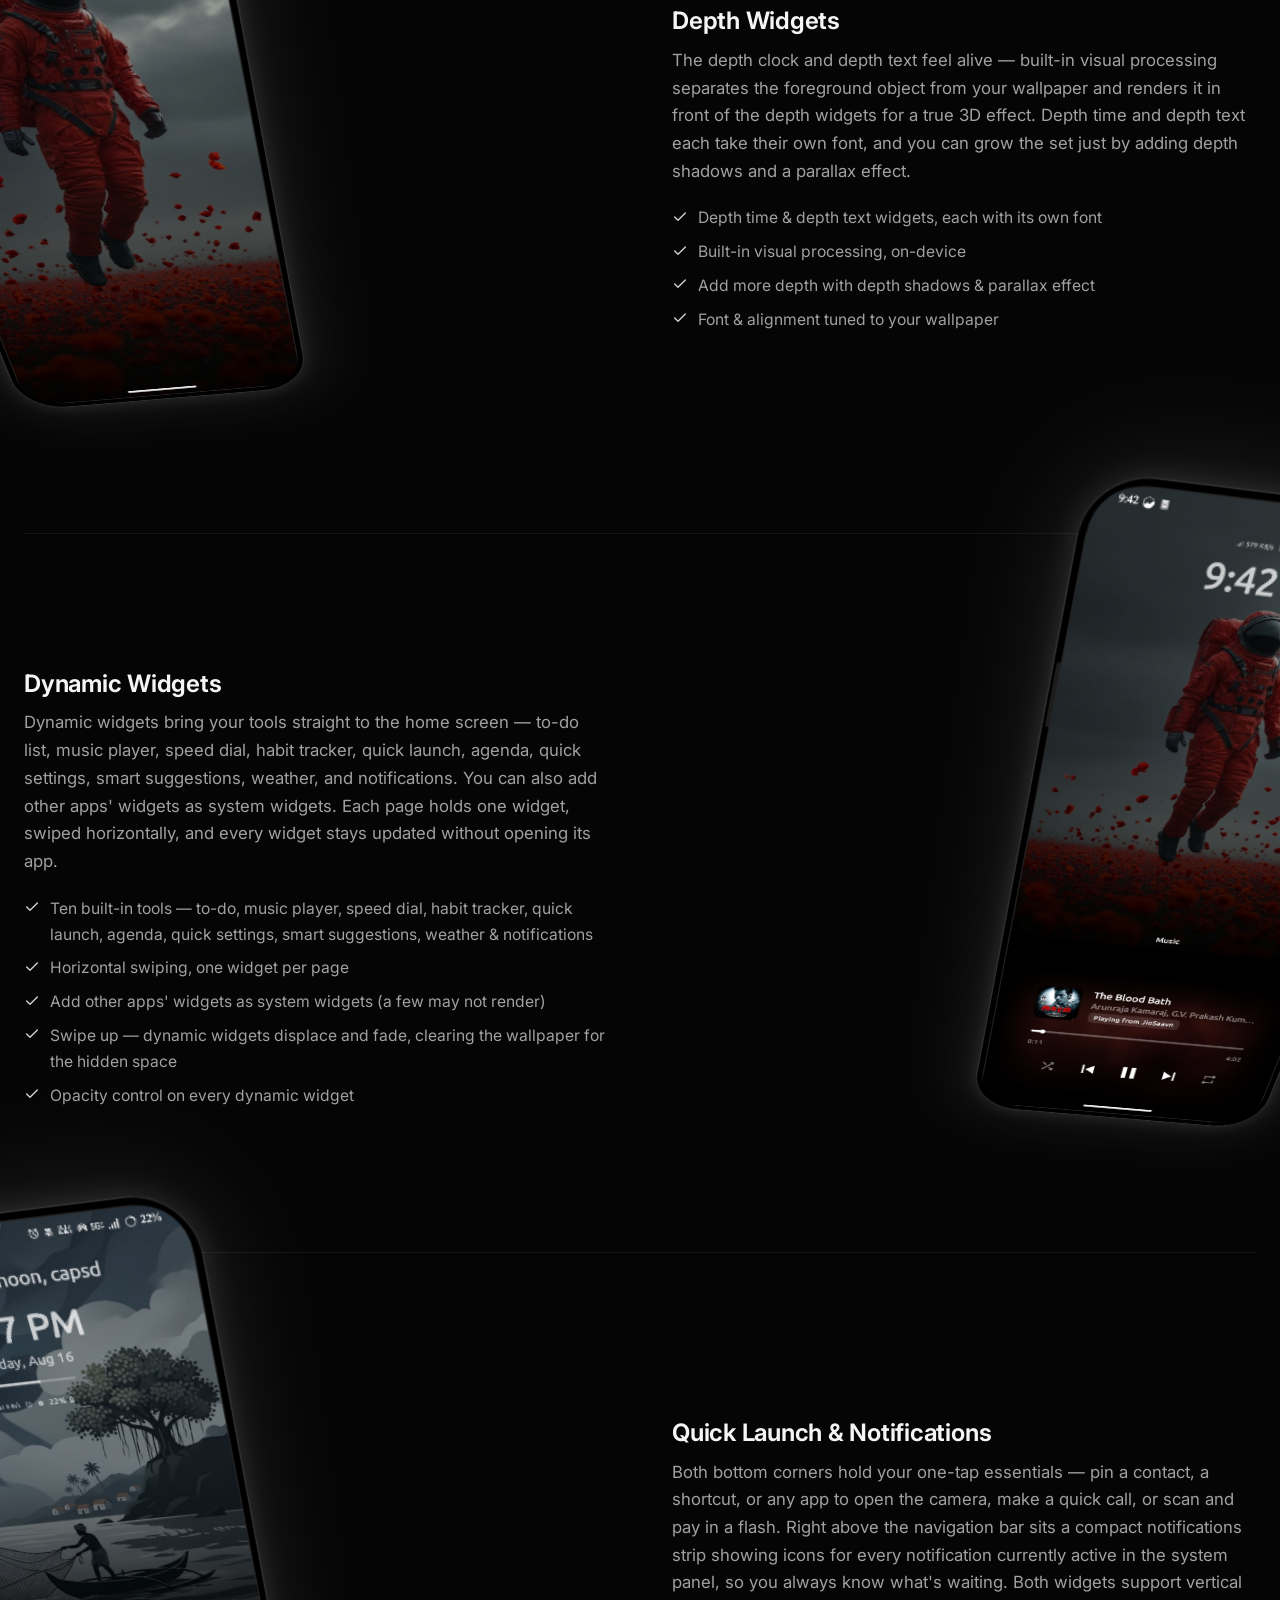
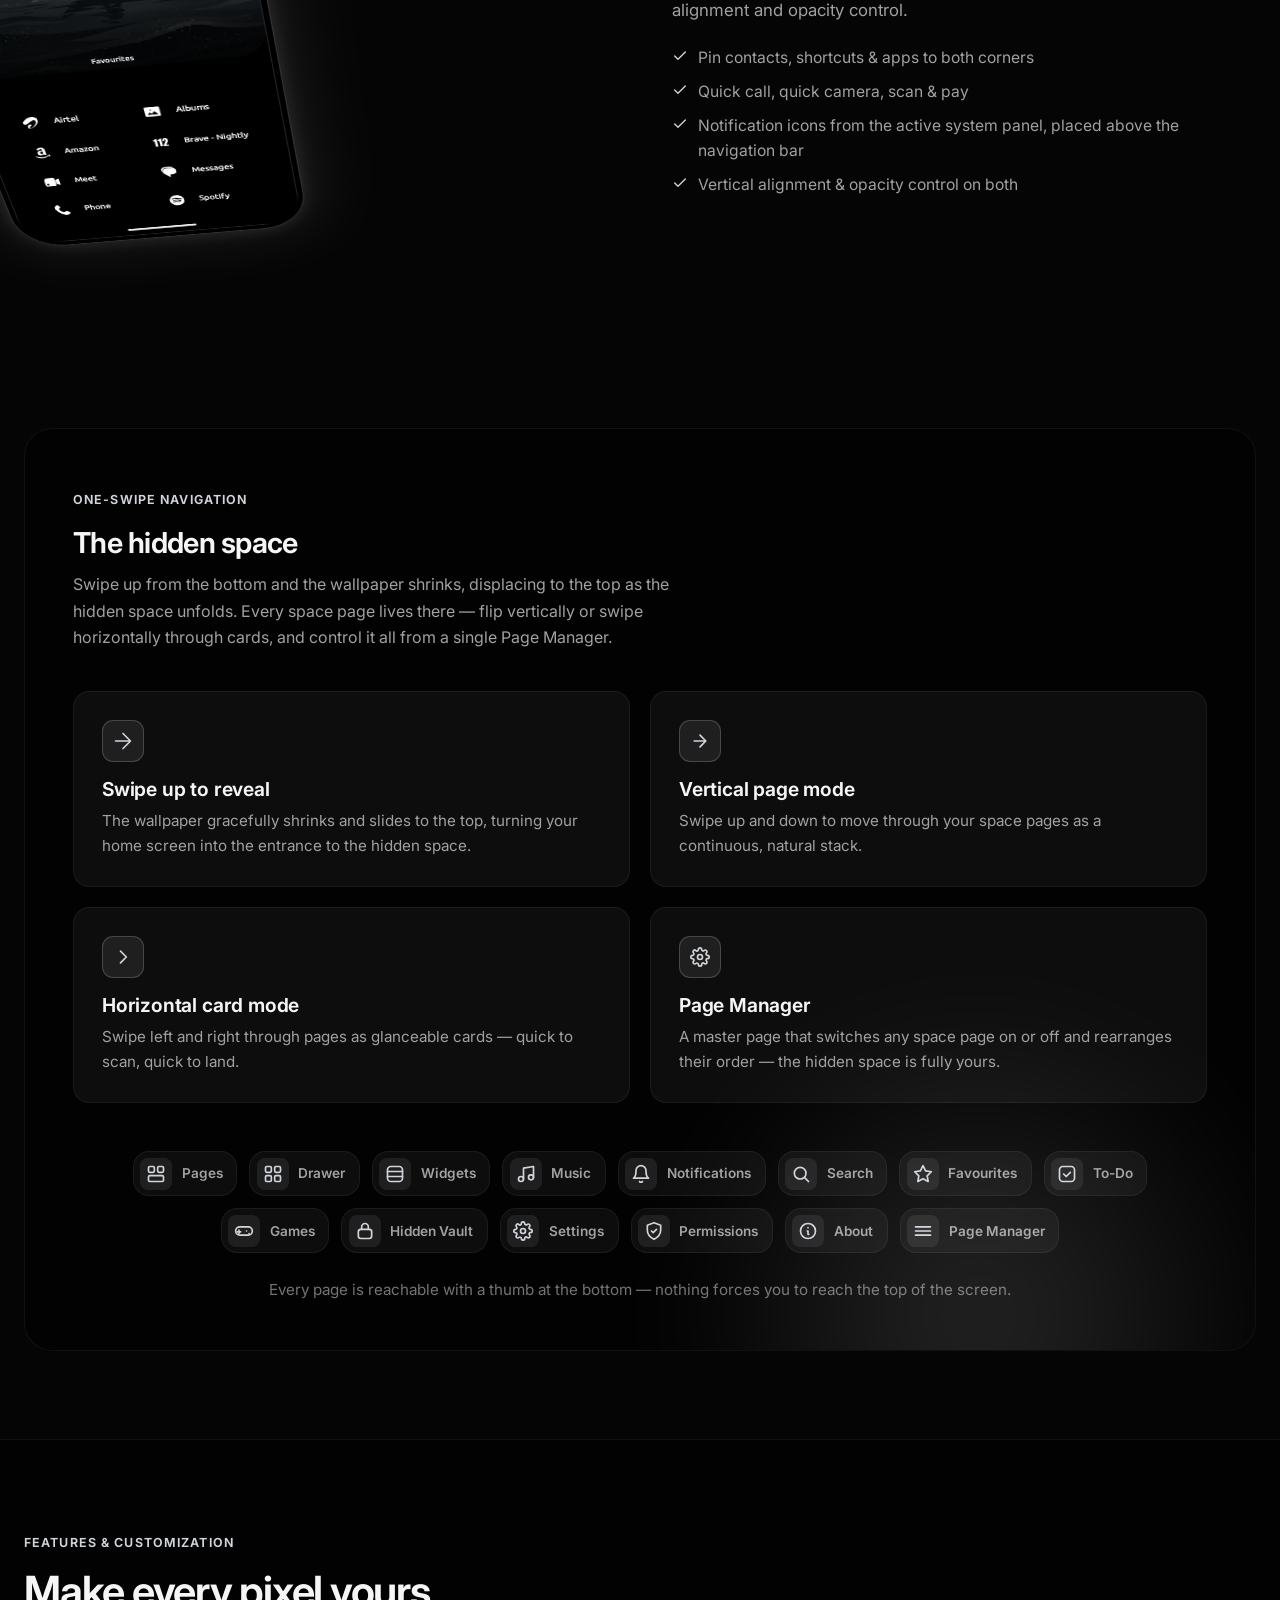
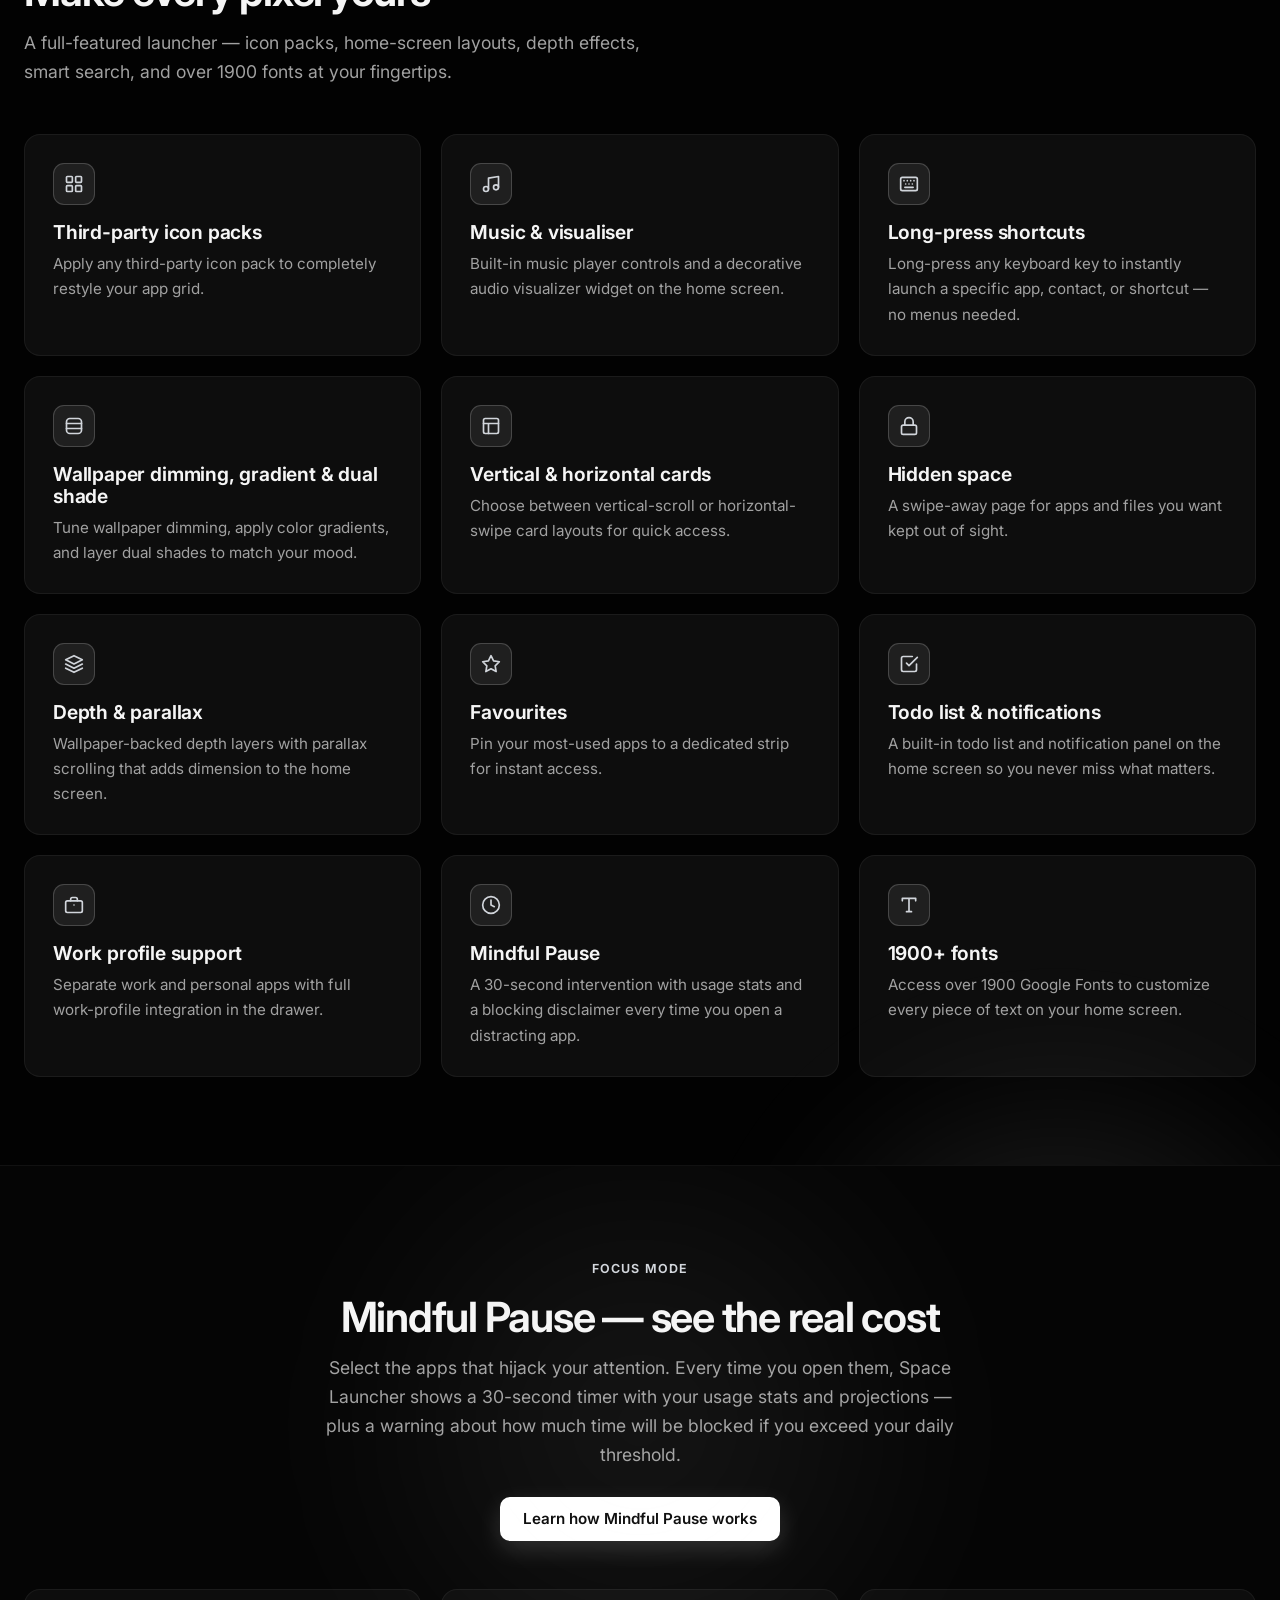
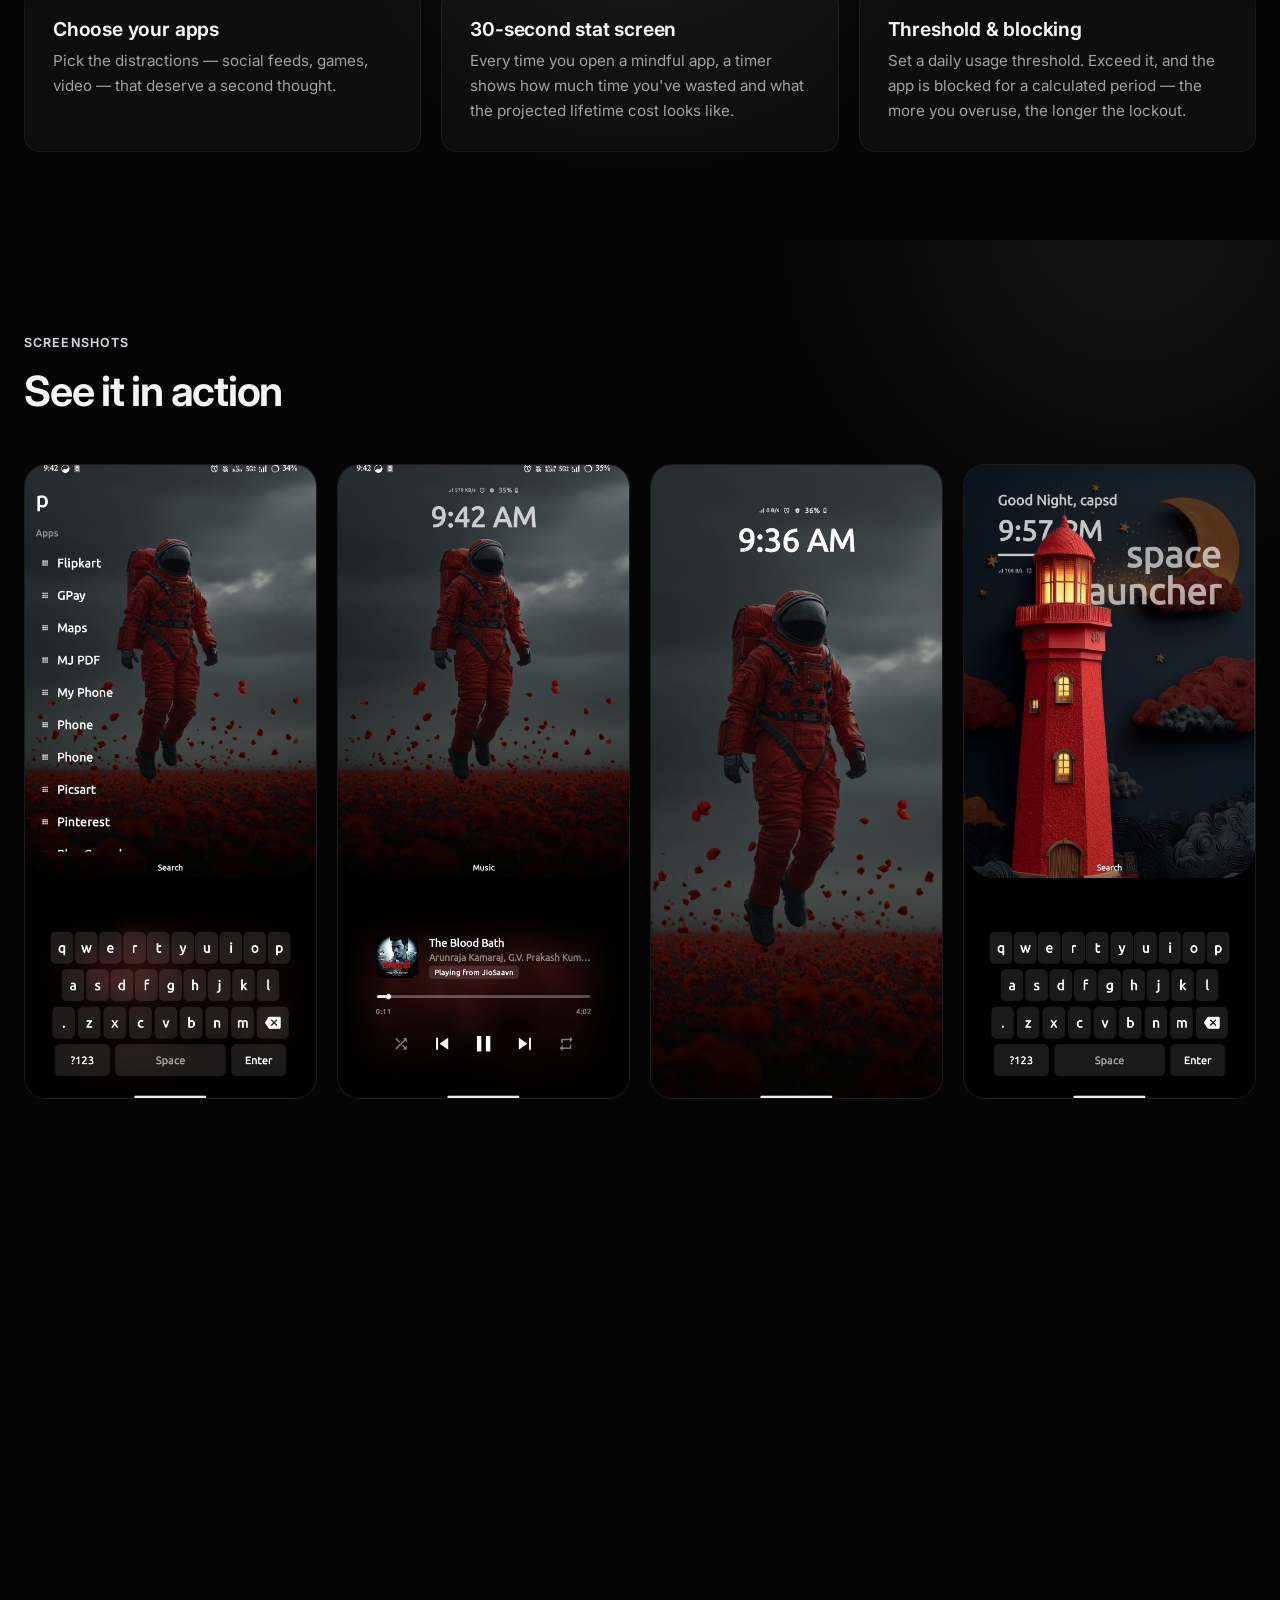
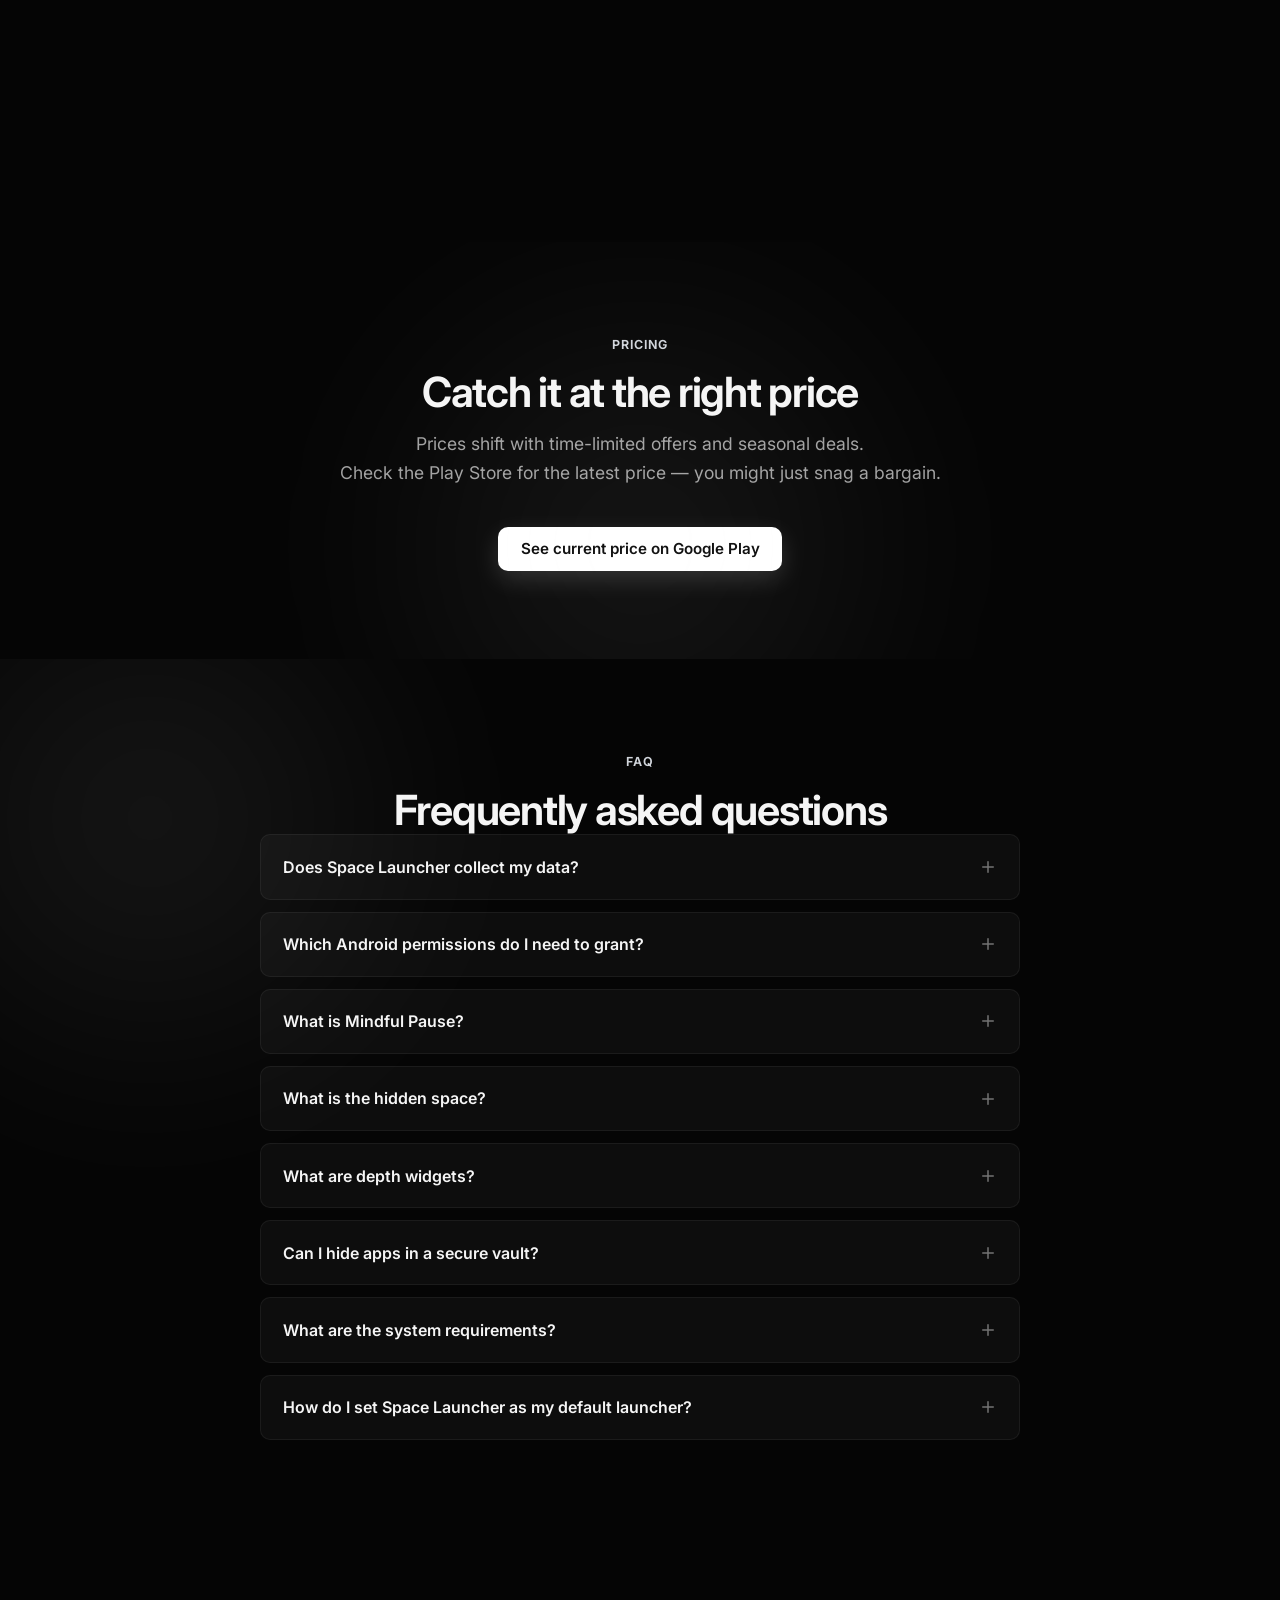
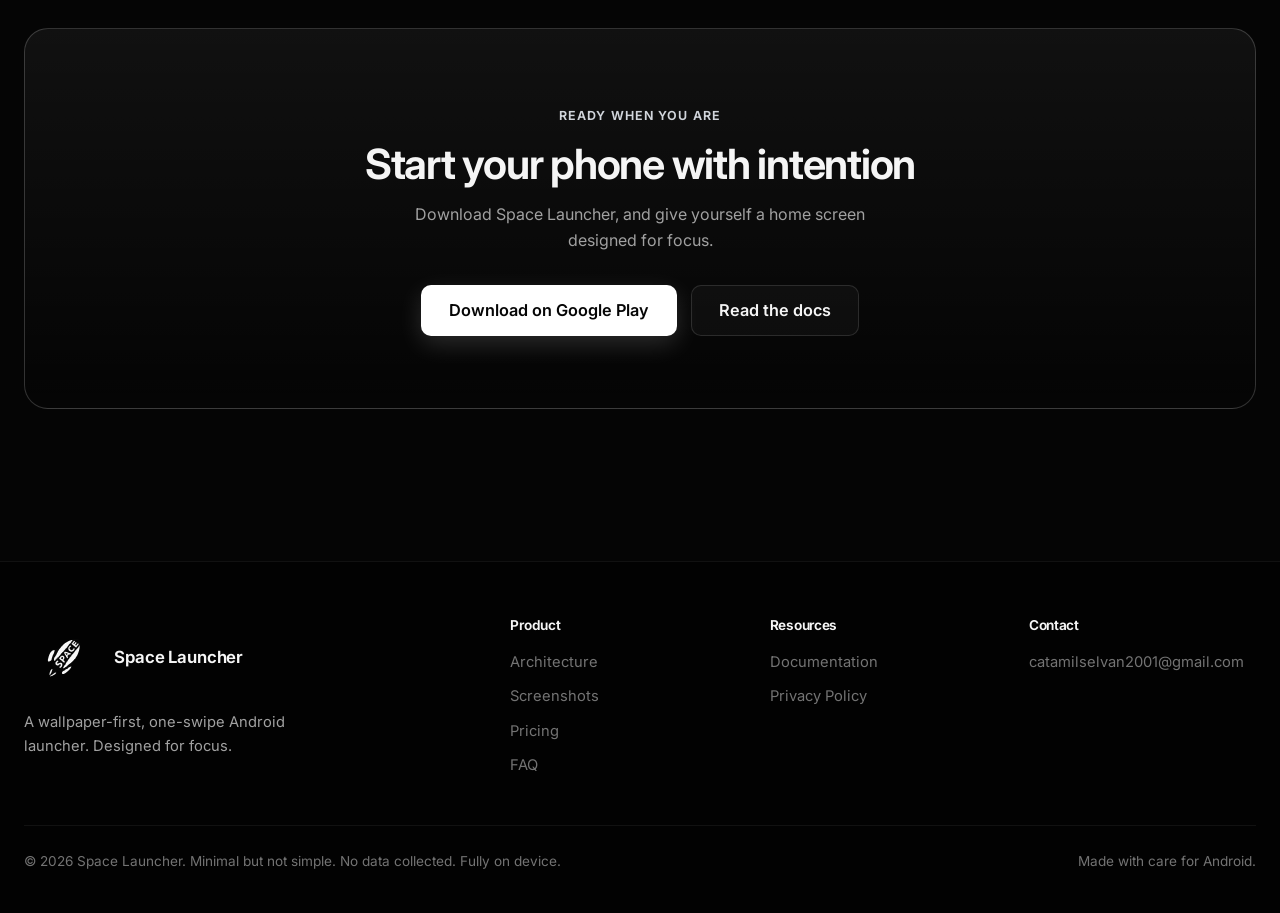
==== commit e3500c5f: "docs: restructure docs with Pages paradigm, update privacy policy with refund policy and permission " ====
--- a/index.html
+++ b/index.html
@@ -3,298 +3,702 @@
 <head>
     <meta charset="UTF-8">
     <meta name="viewport" content="width=device-width, initial-scale=1.0">
-    <title>Space Launch - Minimalist Android Launcher</title>
-    <link href="https://fonts.googleapis.com/css2?family=Inter:wght@300;400;600;800&display=swap" rel="stylesheet">
-    <style>
-        :root {
-            --bg-color: #0b0f19;
-            --surface-color: #1a1f2e;
-            --accent-color: #4f46e5;
-            --text-primary: #f8fafc;
-            --text-secondary: #94a3b8;
-            --font-family: 'Inter', sans-serif;
-        }
-
-        body {
-            margin: 0;
-            padding: 0;
-            background-color: var(--bg-color);
-            color: var(--text-primary);
-            font-family: var(--font-family);
-            line-height: 1.6;
-            overflow-x: hidden;
-        }
-
-        header {
-            padding: 4rem 2rem;
-            text-align: center;
-            background: linear-gradient(180deg, rgba(79, 70, 229, 0.15) 0%, rgba(11, 15, 25, 1) 100%);
-        }
-
-        h1 {
-            font-size: 3.5rem;
-            font-weight: 800;
-            margin-bottom: 0.5rem;
-            background: -webkit-linear-gradient(#f8fafc, #94a3b8);
-            -webkit-background-clip: text;
-            -webkit-text-fill-color: transparent;
-        }
-
-        h2 {
-            font-size: 2rem;
-            font-weight: 600;
-            margin-top: 3rem;
-            margin-bottom: 1rem;
-            border-bottom: 1px solid var(--surface-color);
-            padding-bottom: 0.5rem;
-        }
-
-        h3 {
-            font-size: 1.25rem;
-            font-weight: 600;
-            color: #e2e8f0;
-            margin-top: 1.5rem;
-        }
-
-        p, li {
-            color: var(--text-secondary);
-            font-size: 1.1rem;
-        }
-
-        .container {
-            max-width: 900px;
-            margin: 0 auto;
-            padding: 0 2rem 4rem 2rem;
-        }
-
-        .hero-subtitle {
-            font-size: 1.25rem;
-            color: var(--text-secondary);
-            max-width: 600px;
-            margin: 0 auto;
-        }
-
-        .card {
-            background-color: var(--surface-color);
-            border-radius: 16px;
-            padding: 2rem;
-            margin-bottom: 2rem;
-            box-shadow: 0 10px 30px rgba(0,0,0,0.2);
-            transition: transform 0.3s ease;
-        }
-
-        .card:hover {
-            transform: translateY(-5px);
-        }
-
-        .feature-grid {
-            display: grid;
-            grid-template-columns: repeat(auto-fit, minmax(280px, 1fr));
-            gap: 1.5rem;
-            margin-top: 2rem;
-        }
-
-        .feature-item {
-            background-color: rgba(26, 31, 46, 0.5);
-            padding: 1.5rem;
-            border-radius: 12px;
-            border: 1px solid rgba(255,255,255,0.05);
-        }
-
-        .nav-links {
-            display: flex;
-            justify-content: center;
-            gap: 2rem;
-            margin-top: 2rem;
-        }
-
-        .nav-links a {
-            color: var(--text-primary);
-            text-decoration: none;
-            font-weight: 600;
-            padding: 0.5rem 1rem;
-            border-radius: 8px;
-            background-color: var(--surface-color);
-            transition: background-color 0.2s;
-        }
-
-        .nav-links a:hover {
-            background-color: var(--accent-color);
-        }
-
-        .settings-list {
-            list-style: none;
-            padding: 0;
-        }
-
-        .settings-list li {
-            margin-bottom: 1rem;
-            padding-left: 1.5rem;
-            position: relative;
-        }
-
-        .settings-list li::before {
-            content: "•";
-            color: var(--accent-color);
-            font-weight: bold;
-            font-size: 1.5rem;
-            position: absolute;
-            left: 0;
-            top: -5px;
-        }
-
-        footer {
-            text-align: center;
-            padding: 2rem;
-            color: var(--text-secondary);
-            background-color: var(--surface-color);
-            margin-top: 4rem;
-        }
-    </style>
+    <title>Space Launcher — A minimalist Android launcher for focus</title>
+    <meta name="description" content="Space Launcher is a hyper-focused, minimalist Android launcher designed to reduce screen time and maximize productivity. Widgets, deep customization, and mindful pause — all on-device.">
+    <link rel="preconnect" href="https://fonts.googleapis.com">
+    <link rel="preconnect" href="https://fonts.gstatic.com" crossorigin>
+    <link href="https://fonts.googleapis.com/css2?family=Inter:wght@400;500;600;650;750;800&display=swap" rel="stylesheet">
+    <link rel="icon" type="image/svg+xml" href="favicon.svg">
+    <link rel="icon" type="image/png" sizes="256x256" href="favicon.png">
+    <link rel="apple-touch-icon" href="favicon.png">
+    <link rel="stylesheet" href="css/style.css">
 </head>
 <body>
 
-    <header>
-        <h1>Space Launch</h1>
-        <p class="hero-subtitle">A hyper-focused, minimalist Android launcher designed to reduce screen time and maximize productivity.</p>
-        <div class="nav-links">
-            <a href="#features">Features</a>
-            <a href="#settings">Settings</a>
-            <a href="#privacy">Privacy Policy</a>
+    <!-- ================= Nav ================= -->
+    <nav class="nav">
+        <div class="nav-inner">
+            <a href="#" class="brand">
+                <img class="brand-logo" src="Resources/finalforeground.svg" alt="Space Launcher logo">
+                Space Launcher
+            </a>
+            <div class="nav-links">
+                <a href="#widgets">Architecture</a>
+                <a href="#customize">Features &amp; Customize</a>
+                <a href="#gallery">Screenshots</a>
+                <a href="#pricing">Pricing</a>
+                <a href="#faq">FAQ</a>
+                <a href="docs.html">Docs</a>
+            </div>
+            <div class="nav-cta">
+                <a href="https://play.google.com/store/apps/details?id=com.catamsp.spacelauncher" class="btn btn-primary">Get on Google Play</a>
+                <button class="nav-toggle" aria-label="Toggle menu" aria-expanded="false">
+                    <svg width="18" height="18" viewBox="0 0 24 24" fill="none" stroke="currentColor" stroke-width="2" stroke-linecap="round"><path d="M4 6h16M4 12h16M4 18h16"/></svg>
+                </button>
+            </div>
+        </div>
+    </nav>
+
+    <!-- ================= Hero ================= -->
+    <header class="hero">
+        <div class="hero-bg">
+            <div class="hero-glow"></div>
+            <div class="hero-grid"></div>
+        </div>
+        <div class="container hero-inner">
+            <div class="hero-copy">
+                <span class="eyebrow reveal">Minimal but not simple</span>
+                <h1 class="hero-title reveal reveal-d1">
+                    A launcher that <span class="gradient-text">gets out of your way</span>
+                </h1>
+                <p class="hero-sub reveal reveal-d2">
+                    Your wallpaper is the home screen. Time, depth widgets, and dynamic tools live right on it —
+                    and one swipe up unfolds a hidden space of pages. Everything processed on your device.
+                </p>
+                <div class="btn-row reveal reveal-d3">
+                    <a href="https://play.google.com/store/apps/details?id=com.catamsp.spacelauncher" class="btn btn-primary btn-lg">Download on Google Play</a>
+                    <a href="docs.html" class="btn btn-ghost btn-lg">Read the docs</a>
+                </div>
+                <div class="hero-stats reveal reveal-d4">
+                    <div>
+                        <div class="stat-num">100%</div>
+                        <div class="stat-label">On-device, ad-free</div>
+                    </div>
+                    <div>
+                        <div class="stat-num">12+</div>
+                        <div class="stat-label">Widgets &amp; tools</div>
+                    </div>
+                    <div>
+                        <div class="stat-num">0</div>
+                        <div class="stat-label">Data collected</div>
+                    </div>
+                </div>
+            </div>
+
+            <div class="phone-wrap reveal reveal-d2">
+                <div class="phone-halo"></div>
+                <div class="phone">
+                    <div class="carousel">
+                        <img src="Resources/Fullspace/Pages.jpg" alt="Pages and workspaces">
+                        <img src="Resources/Fullspace/Widgets.jpg" alt="Widgets">
+                        <img src="Resources/Fullspace/Music.jpg" alt="Music player">
+                        <img src="Resources/Fullspace/Notifications.jpg" alt="Notifications">
+                        <img src="Resources/Fullspace/Search.jpg" alt="Universal search">
+                        <img src="Resources/Fullspace/Drawer.jpg" alt="App drawer">
+                        <img src="Resources/Fullspace/Favourites.jpg" alt="Favourites">
+                        <img src="Resources/Fullspace/TO-do.jpg" alt="To-do list">
+                        <img src="Resources/Fullspace/Games.jpg" alt="Built-in games">
+                        <img src="Resources/Fullspace/Hidden%20vault.jpg" alt="Hidden vault">
+                        <img src="Resources/Fullspace/Launcher%20settings.jpg" alt="Launcher settings">
+                        <img src="Resources/Fullspace/Permissions.jpg" alt="Permissions">
+                        <img src="Resources/Fullspace/About.jpg" alt="About">
+                    </div>
+                </div>
+            </div>
         </div>
     </header>
 
-    <div class="container">
-        <section id="features">
-            <h2>Core Features & Widgets</h2>
-            <p>Space Launch transforms your Android experience by replacing cluttered grids with purposeful workspaces. Every widget is designed with extreme attention to detail to keep you productive.</p>
-            
-            <div class="feature-grid">
-                <div class="feature-item">
-                    <h3>Smart Suggestions Widget</h3>
-                    <p>Leverages local on-device usage stats to predict and surface the apps you are most likely to need right now, reducing the time spent searching your app drawer.</p>
-                </div>
-                <div class="feature-item">
-                    <h3>Weather Widget</h3>
-                    <p>Provides a clean, minimalist view of your local weather conditions and forecast without requiring you to open a dedicated weather application.</p>
-                </div>
-                <div class="feature-item">
-                    <h3>To-Do Widget</h3>
-                    <p>A simple, highly accessible task list right on your home screen. Quickly add, check off, and manage your daily tasks with zero friction.</p>
-                </div>
-                <div class="feature-item">
-                    <h3>Agenda Widget</h3>
-                    <p>Integrates directly with your device's calendar to show your upcoming events and meetings at a glance, ensuring you never miss an appointment.</p>
-                </div>
-                <div class="feature-item">
-                    <h3>Habit Widget</h3>
-                    <p>Track your daily goals and habits visually. A persistent reminder on your home screen helps build consistency and mindfulness.</p>
-                </div>
-                <div class="feature-item">
-                    <h3>Music & Video Widgets</h3>
-                    <p>Control your active media playback directly from the launcher. Play, pause, skip, and view current track information instantly.</p>
-                </div>
-                <div class="feature-item">
-                    <h3>Speed Dial & Quick Launch Widgets</h3>
-                    <p>Pin your most important contacts for one-tap calling, and set up quick shortcuts to your most frequently used actions or apps.</p>
-                </div>
-                <div class="feature-item">
-                    <h3>Quick Settings & Notifications Widgets</h3>
-                    <p>Access essential device toggles (Wi-Fi, Bluetooth) and view your recent notifications in a unified, distraction-free interface.</p>
-                </div>
-            </div>
-        </section>
-
-        <section id="settings">
-            <h2>Comprehensive Settings & Customization</h2>
-            <p>Tailor every aspect of Space Launch to fit your exact workflow and aesthetic preferences. Each setting is designed to give you precise control.</p>
-
-            <div class="card">
-                <h3>Global Appearance & Themes</h3>
-                <ul class="settings-list">
-                    <li><strong>Icon Pack:</strong> Apply custom third-party icon packs to unify your app drawer's look and match your chosen aesthetic.</li>
-                    <li><strong>Global Font Family:</strong> Choose the primary typeface used throughout the launcher to match your personal style.</li>
-                    <li><strong>Depth Time Font & Depth Text Font:</strong> Specifically configure the typography used for the lock screen/home screen clock and prominent text elements for a customized depth effect.</li>
-                </ul>
-            </div>
-
-            <div class="card">
-                <h3>Wallpaper & Background Customization</h3>
-                <ul class="settings-list">
-                    <li><strong>Wallpaper:</strong> Choose a custom image from your gallery to serve as your launcher's background.</li>
-                    <li><strong>Wallpaper Color:</strong> Extract or manually set a dominant color from your wallpaper to theme the launcher's UI elements.</li>
-                    <li><strong>Wallpaper Dimming:</strong> Darken the wallpaper slightly to increase the contrast and legibility of text and icons on your home screen.</li>
-                    <li><strong>Wallpaper Gradient:</strong> Apply a subtle gradient overlay to your wallpaper for a more dynamic, modern look.</li>
-                    <li><strong>Wallpaper Dual Shade:</strong> Split the wallpaper background into two complementary shades for a unique, structured aesthetic.</li>
-                    <li><strong>Wallpaper Shadow Color:</strong> Adjust the color of the shadow cast by text and elements against the wallpaper for perfect visibility.</li>
-                </ul>
-            </div>
-            
-            <div class="card">
-                <h3>Card & Layout</h3>
-                <ul class="settings-list">
-                    <li><strong>Bottom Card Layout:</strong> Toggle between a distinct floating card style or a standard edge-to-edge layout for the bottom workspaces.</li>
-                    <li><strong>Card Color:</strong> Customize the background color of the workspace cards to match or contrast with your wallpaper.</li>
-                    <li><strong>Card Shadow Color & Emboss:</strong> Fine-tune the 3D appearance of cards by adjusting their shadow color and emboss depth for a tactile feel.</li>
-                </ul>
-            </div>
-
-            <div class="card">
-                <h3>App Drawer & Focus Features</h3>
-                <ul class="settings-list">
-                    <li><strong>App Drawer Grid:</strong> Toggle the layout of the app drawer between a structured grid and a minimalist list view.</li>
-                    <li><strong>Hide App Names:</strong> Remove text labels from apps in the drawer for a cleaner, icon-only aesthetic.</li>
-                    <li><strong>Show Work Profile Apps:</strong> Seamlessly integrate or hide your enterprise/work profile applications within the main drawer.</li>
-                    <li><strong>Close Hidden Space on Launch:</strong> Automatically lock and close your secure hidden app vault as soon as you launch an app from it.</li>
-                    <li><strong>Mindful Pause Apps:</strong> Select specific addictive or distracting apps that will trigger a mindful breathing pause before they are allowed to open.</li>
-                    <li><strong>Mindful Pause Free Time:</strong> Set a daily allowance of free time for your mindful apps before the pause intervention kicks in.</li>
-                </ul>
-            </div>
-
-            <div class="card">
-                <h3>System Integration</h3>
-                <ul class="settings-list">
-                    <li><strong>Swipe down for notifications:</strong> Enable a gesture to pull down the system notification shade by swiping anywhere on the home screen.</li>
-                    <li><strong>Audio Visualizer:</strong> Display a dynamic audio visualizer on the home screen when media is playing (requires notification access).</li>
-                </ul>
-            </div>
-        </section>
-
-        <section id="privacy">
-            <h2>Privacy Policy</h2>
-            <div class="card">
-                <p><strong>Effective Date:</strong> August 2026</p>
-                
-                <h3>1. Introduction</h3>
-                <p>At Space Launch, your privacy is our highest priority. We believe a launcher should organize your digital life, not monitor it. This policy explains our strict "On-Device First" approach to your data.</p>
-
-                <h3>2. Data Collection & Usage</h3>
-                <p><strong>We do not collect, transmit, or sell your personal data.</strong> All processing happens locally on your device:</p>
-                <ul class="settings-list">
-                    <li><strong>Contacts (READ_CONTACTS):</strong> Used solely to allow you to search and dial contacts from the launcher search bar. Contact data never leaves your device.</li>
-                    <li><strong>Calendar (READ_CALENDAR):</strong> Used to render the Agenda widget. Event data is processed locally and discarded from memory when not in use.</li>
-                    <li><strong>Notifications (NOTIFICATION_LISTENER):</strong> Used to display media controls and active alerts. Content is read locally and never logged or transmitted.</li>
-                    <li><strong>App Usage (PACKAGE_USAGE_STATS):</strong> Used locally to calculate your most-used apps for smart suggestions.</li>
-                </ul>
-
-                <h3>3. Third-Party Services</h3>
-                <p>The only external network requests made by Space Launch are for fetching real-time Weather data (if the Weather widget is enabled). This request is anonymized and only utilizes your approximate location.</p>
-
-                <h3>4. Data Security, Retention & Deletion</h3>
-                <p>Because your sensitive data never leaves your device, it remains protected by your device's native OS security, encryption, and biometric safeguards. All data processed by Space Launch is retained locally on your device and is permanently deleted when you clear the app's data or uninstall the application. We do not store any user data on external servers.</p>
-
-                <h3>5. Terms of Service & Refund Policy</h3>
-                <p>Space Launch is distributed via the Google Play Store. Any in-app purchases, subscriptions, or app purchases are subject to Google Play's standard Terms of Service and Refund Policy. If you are unsatisfied with a purchase, you can request a refund directly through the Google Play Store within their specified refund window.</p>
-
-                <h3>6. Contact Us</h3>
-                <p>If you have any questions, concerns, or requests regarding this Privacy Policy or the app, please contact the developer at: <strong>catamilselvan2001@gmail.com</strong>.</p>
-            </div>
-        </section>
-    </div>
-
-    <footer>
-        <p>&copy; 2026 Space Launch. Designed for focus.</p>
+    <!-- ================= Intro band ================= -->
+    <section class="band">
+        <div class="band-glow"></div>
+        <div class="container">
+            <div class="section-head reveal">
+                <span class="eyebrow">Meet Space Launcher</span>
+                <h2>Built around one idea: your wallpaper, your space</h2>
+                <p>Space Launcher keeps the home screen untouched — a wallpaper you love — and layers what you need on top of it. Time, depth, dynamic tools, and quick actions in one place, with everything else one swipe away.</p>
+            </div>
+            <div class="grid-3">
+                <div class="card reveal reveal-d1">
+                    <div class="icon-box">
+                        <svg viewBox="0 0 24 24" fill="none" stroke="currentColor" stroke-width="2" stroke-linecap="round" stroke-linejoin="round"><rect x="3" y="3" width="18" height="18" rx="4"/><path d="M3 9h18M9 21V9"/></svg>
+                    </div>
+                    <h3>Wallpaper-first home screen</h3>
+                    <p>The wallpaper is the home screen. Top info, depth widgets, and dynamic tools sit directly on it — nothing cluttered on top.</p>
+                </div>
+                <div class="card reveal reveal-d2">
+                    <div class="icon-box">
+                        <svg viewBox="0 0 24 24" fill="none" stroke="currentColor" stroke-width="2" stroke-linecap="round" stroke-linejoin="round"><path d="M12 2v4M12 18v4M2 12h4M18 12h4M5 5l3 3M16 16l3 3M19 5l-3 3M8 16l-3 3"/></svg>
+                    </div>
+                    <h3>Real depth widgets</h3>
+                    <p>Built-in visual processing separates the foreground of your wallpaper so it floats in front of the depth clock and text — true dimensional home screen.</p>
+                </div>
+                <div class="card reveal reveal-d3">
+                    <div class="icon-box">
+                        <svg viewBox="0 0 24 24" fill="none" stroke="currentColor" stroke-width="2" stroke-linecap="round" stroke-linejoin="round"><path d="M7 17L17 7M7 7h10v10"/></svg>
+                    </div>
+                    <h3>One-swipe hidden space</h3>
+                    <p>Swipe up and the wallpaper shrinks away, revealing a hidden space with every page you need — all reachable with one finger.</p>
+                </div>
+                <div class="card reveal reveal-d1">
+                    <div class="icon-box">
+                        <svg viewBox="0 0 24 24" fill="none" stroke="currentColor" stroke-width="2" stroke-linecap="round" stroke-linejoin="round"><path d="M12 22s8-4 8-10V5l-8-3-8 3v7c0 6 8 10 8 10z"/></svg>
+                    </div>
+                    <h3>No data collected</h3>
+                    <p>Every feature runs locally on your device. Nothing is collected, transmitted, or sold.</p>
+                </div>
+                <div class="card reveal reveal-d2">
+                    <div class="icon-box">
+                        <svg viewBox="0 0 24 24" fill="none" stroke="currentColor" stroke-width="2" stroke-linecap="round" stroke-linejoin="round"><rect x="4" y="4" width="16" height="16" rx="2"/><path d="M9 9h6v6H9z"/></svg>
+                    </div>
+                    <h3>Fully on device</h3>
+                    <p>Smart suggestions, mindful pause, depth widgets — all processed locally using built-in visual processing.</p>
+                </div>
+            </div>
+        </div>
+    </section>
+
+    <!-- ================= Widgets & features ================= -->
+    <section class="section" id="widgets">
+        <div class="section-glow section-glow--tl" aria-hidden="true"></div>
+        <div class="container">
+            <div class="section-head reveal">
+                <span class="eyebrow">The home screen</span>
+                <h2>Four layers, one wallpaper</h2>
+                <p>Everything on the home screen is built from four layers — the top info area, depth widgets, dynamic widgets, and quick launch. Each is fully customizable in font, size, and alignment. Swipe up and the wallpaper yields to the hidden space below — every page, one thumb away.</p>
+            </div>
+
+            <!-- Row: Top Info Area -->
+            <div class="feature-row reveal">
+                <div class="feature-copy">
+                    <h3>Top Info Area</h3>
+                    <p>The top of your wallpaper keeps the essentials at a glance — time, date, a personal greeting, and a day-progress bar. Below them, real-time status icons show what's actually happening on your phone: live network speed, battery percentage, whether an alarm is set, and when your camera or mic is in use. Each icon appears only according to usage state — shown while the feature is in use, then hidden automatically once idle. Every element can be positioned vertically or horizontally, and the whole area follows one global font typography, so it always fits your wallpaper.</p>
+                    <ul class="feature-list">
+                        <li>
+                            <svg viewBox="0 0 24 24" fill="none" stroke="currentColor" stroke-width="2" stroke-linecap="round" stroke-linejoin="round"><path d="M20 6L9 17l-5-5"/></svg>
+                            Time, date, greeting &amp; day progress in one glance
+                        </li>
+                        <li>
+                            <svg viewBox="0 0 24 24" fill="none" stroke="currentColor" stroke-width="2" stroke-linecap="round" stroke-linejoin="round"><path d="M20 6L9 17l-5-5"/></svg>
+                            Real-time status icons — live network speed, battery percentage, alarm, camera &amp; mic, and more
+                        </li>
+                        <li>
+                            <svg viewBox="0 0 24 24" fill="none" stroke="currentColor" stroke-width="2" stroke-linecap="round" stroke-linejoin="round"><path d="M20 6L9 17l-5-5"/></svg>
+                            Vertical &amp; horizontal alignment under one global font typography
+                        </li>
+                        <li>
+                            <svg viewBox="0 0 24 24" fill="none" stroke="currentColor" stroke-width="2" stroke-linecap="round" stroke-linejoin="round"><path d="M20 6L9 17l-5-5"/></svg>
+                            Readable on any wallpaper — except pure white, where white text would disappear
+                        </li>
+                    </ul>
+                </div>
+                <div class="feature-media">
+                    <div class="phone">
+                        <img class="feature-img" src="Resources/Fullspace/Pages.jpg" alt="Top info area screenshot">
+                    </div>
+                </div>
+            </div>
+
+            <!-- Row: Depth Widgets -->
+            <div class="feature-row feature-row--flip reveal">
+                <div class="feature-copy">
+                    <h3>Depth Widgets</h3>
+                    <p>The depth clock and depth text feel alive — built-in visual processing separates the foreground object from your wallpaper and renders it in front of the depth widgets for a true 3D effect. Depth time and depth text each take their own font, and you can grow the set just by adding depth shadows and a parallax effect.</p>
+                    <ul class="feature-list">
+                        <li>
+                            <svg viewBox="0 0 24 24" fill="none" stroke="currentColor" stroke-width="2" stroke-linecap="round" stroke-linejoin="round"><path d="M20 6L9 17l-5-5"/></svg>
+                            Depth time &amp; depth text widgets, each with its own font
+                        </li>
+                        <li>
+                            <svg viewBox="0 0 24 24" fill="none" stroke="currentColor" stroke-width="2" stroke-linecap="round" stroke-linejoin="round"><path d="M20 6L9 17l-5-5"/></svg>
+                            Built-in visual processing, on-device
+                        </li>
+                        <li>
+                            <svg viewBox="0 0 24 24" fill="none" stroke="currentColor" stroke-width="2" stroke-linecap="round" stroke-linejoin="round"><path d="M20 6L9 17l-5-5"/></svg>
+                            Add more depth with depth shadows &amp; parallax effect
+                        </li>
+                        <li>
+                            <svg viewBox="0 0 24 24" fill="none" stroke="currentColor" stroke-width="2" stroke-linecap="round" stroke-linejoin="round"><path d="M20 6L9 17l-5-5"/></svg>
+                            Font &amp; alignment tuned to your wallpaper
+                        </li>
+                    </ul>
+                </div>
+                <div class="feature-media">
+                    <div class="phone">
+                        <img class="feature-img" src="Resources/Screenshot_20260812_093642.jpg" alt="Depth widgets screenshot">
+                    </div>
+                </div>
+            </div>
+
+            <!-- Row: Dynamic Widgets -->
+            <div class="feature-row reveal">
+                <div class="feature-copy">
+                    <h3>Dynamic Widgets</h3>
+                    <p>Dynamic widgets bring your tools straight to the home screen — to-do list, music player, speed dial, habit tracker, quick launch, agenda, quick settings, smart suggestions, weather, and notifications. You can also add other apps' widgets as system widgets. Each page holds one widget, swiped horizontally, and every widget stays updated without opening its app.</p>
+                    <ul class="feature-list">
+                        <li>
+                            <svg viewBox="0 0 24 24" fill="none" stroke="currentColor" stroke-width="2" stroke-linecap="round" stroke-linejoin="round"><path d="M20 6L9 17l-5-5"/></svg>
+                            Ten built-in tools — to-do, music player, speed dial, habit tracker, quick launch, agenda, quick settings, smart suggestions, weather &amp; notifications
+                        </li>
+                        <li>
+                            <svg viewBox="0 0 24 24" fill="none" stroke="currentColor" stroke-width="2" stroke-linecap="round" stroke-linejoin="round"><path d="M20 6L9 17l-5-5"/></svg>
+                            Horizontal swiping, one widget per page
+                        </li>
+                        <li>
+                            <svg viewBox="0 0 24 24" fill="none" stroke="currentColor" stroke-width="2" stroke-linecap="round" stroke-linejoin="round"><path d="M20 6L9 17l-5-5"/></svg>
+                            Add other apps' widgets as system widgets (a few may not render)
+                        </li>
+                        <li>
+                            <svg viewBox="0 0 24 24" fill="none" stroke="currentColor" stroke-width="2" stroke-linecap="round" stroke-linejoin="round"><path d="M20 6L9 17l-5-5"/></svg>
+                            Swipe up — dynamic widgets displace and fade, clearing the wallpaper for the hidden space
+                        </li>
+                        <li>
+                            <svg viewBox="0 0 24 24" fill="none" stroke="currentColor" stroke-width="2" stroke-linecap="round" stroke-linejoin="round"><path d="M20 6L9 17l-5-5"/></svg>
+                            Opacity control on every dynamic widget
+                        </li>
+                    </ul>
+                </div>
+                <div class="feature-media">
+                    <div class="phone">
+                        <img class="feature-img" src="Resources/Screenshot_20260812_094208.jpg" alt="Dynamic widgets screenshot">
+                    </div>
+                </div>
+            </div>
+
+            <!-- Row: Quick Launch -->
+            <div class="feature-row feature-row--flip reveal">
+                <div class="feature-copy">
+                    <h3>Quick Launch &amp; Notifications</h3>
+                    <p>Both bottom corners hold your one-tap essentials — pin a contact, a shortcut, or any app to open the camera, make a quick call, or scan and pay in a flash. Right above the navigation bar sits a compact notifications strip showing icons for every notification currently active in the system panel, so you always know what's waiting. Both widgets support vertical alignment and opacity control.</p>
+                    <ul class="feature-list">
+                        <li>
+                            <svg viewBox="0 0 24 24" fill="none" stroke="currentColor" stroke-width="2" stroke-linecap="round" stroke-linejoin="round"><path d="M20 6L9 17l-5-5"/></svg>
+                            Pin contacts, shortcuts &amp; apps to both corners
+                        </li>
+                        <li>
+                            <svg viewBox="0 0 24 24" fill="none" stroke="currentColor" stroke-width="2" stroke-linecap="round" stroke-linejoin="round"><path d="M20 6L9 17l-5-5"/></svg>
+                            Quick call, quick camera, scan &amp; pay
+                        </li>
+                        <li>
+                            <svg viewBox="0 0 24 24" fill="none" stroke="currentColor" stroke-width="2" stroke-linecap="round" stroke-linejoin="round"><path d="M20 6L9 17l-5-5"/></svg>
+                            Notification icons from the active system panel, placed above the navigation bar
+                        </li>
+                        <li>
+                            <svg viewBox="0 0 24 24" fill="none" stroke="currentColor" stroke-width="2" stroke-linecap="round" stroke-linejoin="round"><path d="M20 6L9 17l-5-5"/></svg>
+                            Vertical alignment &amp; opacity control on both
+                        </li>
+                    </ul>
+                </div>
+                <div class="feature-media">
+                    <div class="phone">
+                        <img class="feature-img" src="Resources/Fullspace/Favourites.jpg" alt="Quick launch favourites screenshot">
+                    </div>
+                </div>
+            </div>
+
+            <div class="arch-panel reveal">
+                <div class="band-glow"></div>
+                <div class="arch-head reveal">
+                    <span class="eyebrow">One-swipe navigation</span>
+                    <h3>The hidden space</h3>
+                    <p>Swipe up from the bottom and the wallpaper shrinks, displacing to the top as the hidden space unfolds. Every space page lives there — flip vertically or swipe horizontally through cards, and control it all from a single Page Manager.</p>
+                </div>
+                <div class="grid-2">
+                    <div class="card reveal reveal-d1">
+                        <div class="icon-box">
+                            <svg viewBox="0 0 24 24" fill="none" stroke="currentColor" stroke-width="2" stroke-linecap="round" stroke-linejoin="round"><path d="M3 12h18M12 3l9 9-9 9"/></svg>
+                        </div>
+                        <h3>Swipe up to reveal</h3>
+                        <p>The wallpaper gracefully shrinks and slides to the top, turning your home screen into the entrance to the hidden space.</p>
+                    </div>
+                    <div class="card reveal reveal-d2">
+                        <div class="icon-box">
+                            <svg viewBox="0 0 24 24" fill="none" stroke="currentColor" stroke-width="2" stroke-linecap="round" stroke-linejoin="round"><path d="M5 12h14M12 5l7 7-7 7"/></svg>
+                        </div>
+                        <h3>Vertical page mode</h3>
+                        <p>Swipe up and down to move through your space pages as a continuous, natural stack.</p>
+                    </div>
+                    <div class="card reveal reveal-d1">
+                        <div class="icon-box">
+                            <svg viewBox="0 0 24 24" fill="none" stroke="currentColor" stroke-width="2" stroke-linecap="round" stroke-linejoin="round"><path d="M9 5l7 7-7 7"/></svg>
+                        </div>
+                        <h3>Horizontal card mode</h3>
+                        <p>Swipe left and right through pages as glanceable cards — quick to scan, quick to land.</p>
+                    </div>
+                    <div class="card reveal reveal-d2">
+                        <div class="icon-box">
+                            <svg viewBox="0 0 24 24" fill="none" stroke="currentColor" stroke-width="2" stroke-linecap="round" stroke-linejoin="round"><circle cx="12" cy="12" r="3"/><path d="M19.4 15a1.65 1.65 0 0 0 .33 1.82l.06.06a2 2 0 1 1-2.83 2.83l-.06-.06a1.65 1.65 0 0 0-1.82-.33 1.65 1.65 0 0 0-1 1.51V21a2 2 0 1 1-4 0v-.09A1.65 1.65 0 0 0 9 19.4a1.65 1.65 0 0 0-1.82.33l-.06.06a2 2 0 1 1-2.83-2.83l.06-.06a1.65 1.65 0 0 0 .33-1.82 1.65 1.65 0 0 0-1.51-1H3a2 2 0 1 1 0-4h.09A1.65 1.65 0 0 0 4.6 9a1.65 1.65 0 0 0-.33-1.82l-.06-.06a2 2 0 1 1 2.83-2.83l.06.06a1.65 1.65 0 0 0 1.82.33H9a1.65 1.65 0 0 0 1-1.51V3a2 2 0 1 1 4 0v.09a1.65 1.65 0 0 0 1 1.51 1.65 1.65 0 0 0 1.82-.33l.06-.06a2 2 0 1 1 2.83 2.83l-.06.06a1.65 1.65 0 0 0-.33 1.82V9a1.65 1.65 0 0 0 1.51 1H21a2 2 0 1 1 0 4h-.09a1.65 1.65 0 0 0-1.51 1z"/></svg>
+                        </div>
+                        <h3>Page Manager</h3>
+                        <p>A master page that switches any space page on or off and rearranges their order — the hidden space is fully yours.</p>
+                    </div>
+                </div>
+                <div class="band-pages reveal reveal-d3">
+                    <span class="page-chip">
+                        <svg viewBox="0 0 24 24" fill="none" stroke="currentColor" stroke-width="2" stroke-linecap="round" stroke-linejoin="round"><rect x="3" y="3" width="7" height="7" rx="1.5"/><rect x="14" y="3" width="7" height="7" rx="1.5"/><rect x="3" y="14" width="18" height="7" rx="1.5"/></svg>
+                        Pages
+                    </span>
+                    <span class="page-chip">
+                        <svg viewBox="0 0 24 24" fill="none" stroke="currentColor" stroke-width="2" stroke-linecap="round" stroke-linejoin="round"><rect x="3" y="3" width="7" height="7" rx="1.5"/><rect x="14" y="3" width="7" height="7" rx="1.5"/><rect x="3" y="14" width="7" height="7" rx="1.5"/><rect x="14" y="14" width="7" height="7" rx="1.5"/></svg>
+                        Drawer
+                    </span>
+                    <span class="page-chip">
+                        <svg viewBox="0 0 24 24" fill="none" stroke="currentColor" stroke-width="2" stroke-linecap="round" stroke-linejoin="round"><rect x="3" y="3" width="18" height="18" rx="4"/><path d="M3 9h18M3 15h18"/></svg>
+                        Widgets
+                    </span>
+                    <span class="page-chip">
+                        <svg viewBox="0 0 24 24" fill="none" stroke="currentColor" stroke-width="2" stroke-linecap="round" stroke-linejoin="round"><path d="M9 18V5l12-2v13"/><circle cx="6" cy="18" r="3"/><circle cx="18" cy="16" r="3"/></svg>
+                        Music
+                    </span>
+                    <span class="page-chip">
+                        <svg viewBox="0 0 24 24" fill="none" stroke="currentColor" stroke-width="2" stroke-linecap="round" stroke-linejoin="round"><path d="M18 8a6 6 0 0 0-12 0c0 7-3 9-3 9h18s-3-2-3-9"/><path d="M13.7 21a2 2 0 0 1-3.4 0"/></svg>
+                        Notifications
+                    </span>
+                    <span class="page-chip">
+                        <svg viewBox="0 0 24 24" fill="none" stroke="currentColor" stroke-width="2" stroke-linecap="round" stroke-linejoin="round"><circle cx="11" cy="11" r="7"/><path d="M21 21l-4.3-4.3"/></svg>
+                        Search
+                    </span>
+                    <span class="page-chip">
+                        <svg viewBox="0 0 24 24" fill="none" stroke="currentColor" stroke-width="2" stroke-linecap="round" stroke-linejoin="round"><path d="M12 2l3.1 6.3 6.9 1-5 4.9 1.2 6.8L12 17.8 5.8 21l1.2-6.8-5-4.9 6.9-1z"/></svg>
+                        Favourites
+                    </span>
+                    <span class="page-chip">
+                        <svg viewBox="0 0 24 24" fill="none" stroke="currentColor" stroke-width="2" stroke-linecap="round" stroke-linejoin="round"><rect x="3" y="3" width="18" height="18" rx="4"/><path d="M8 12l3 3 5-5"/></svg>
+                        To-Do
+                    </span>
+                    <span class="page-chip">
+                        <svg viewBox="0 0 24 24" fill="none" stroke="currentColor" stroke-width="2" stroke-linecap="round" stroke-linejoin="round"><rect x="2" y="7" width="20" height="10" rx="5"/><path d="M6 11v4M4 13h4M15 12h.01M18 15h.01"/></svg>
+                        Games
+                    </span>
+                    <span class="page-chip">
+                        <svg viewBox="0 0 24 24" fill="none" stroke="currentColor" stroke-width="2" stroke-linecap="round" stroke-linejoin="round"><rect x="4" y="10" width="16" height="11" rx="3"/><path d="M8 10V7a4 4 0 0 1 8 0v3"/></svg>
+                        Hidden Vault
+                    </span>
+                    <span class="page-chip">
+                        <svg viewBox="0 0 24 24" fill="none" stroke="currentColor" stroke-width="2" stroke-linecap="round" stroke-linejoin="round"><circle cx="12" cy="12" r="3"/><path d="M19.4 15a1.65 1.65 0 0 0 .33 1.82l.06.06a2 2 0 1 1-2.83 2.83l-.06-.06a1.65 1.65 0 0 0-1.82-.33 1.65 1.65 0 0 0-1 1.51V21a2 2 0 1 1-4 0v-.09A1.65 1.65 0 0 0 9 19.4a1.65 1.65 0 0 0-1.82.33l-.06.06a2 2 0 1 1-2.83-2.83l.06-.06a1.65 1.65 0 0 0 .33-1.82 1.65 1.65 0 0 0-1.51-1H3a2 2 0 1 1 0-4h.09A1.65 1.65 0 0 0 4.6 9a1.65 1.65 0 0 0-.33-1.82l-.06-.06a2 2 0 1 1 2.83-2.83l.06.06a1.65 1.65 0 0 0 1.82.33H9a1.65 1.65 0 0 0 1-1.51V3a2 2 0 1 1 4 0v.09a1.65 1.65 0 0 0 1 1.51 1.65 1.65 0 0 0 1.82-.33l.06-.06a2 2 0 1 1 2.83 2.83l-.06.06a1.65 1.65 0 0 0-.33 1.82V9a1.65 1.65 0 0 0 1.51 1H21a2 2 0 1 1 0 4h-.09a1.65 1.65 0 0 0-1.51 1z"/></svg>
+                        Settings
+                    </span>
+                    <span class="page-chip">
+                        <svg viewBox="0 0 24 24" fill="none" stroke="currentColor" stroke-width="2" stroke-linecap="round" stroke-linejoin="round"><path d="M12 2l8 3v6c0 5-3.5 8.5-8 11-4.5-2.5-8-6-8-11V5z"/><path d="M9 12l2 2 4-4"/></svg>
+                        Permissions
+                    </span>
+                    <span class="page-chip">
+                        <svg viewBox="0 0 24 24" fill="none" stroke="currentColor" stroke-width="2" stroke-linecap="round" stroke-linejoin="round"><circle cx="12" cy="12" r="9"/><path d="M12 8h.01M11 12h1v4h1"/></svg>
+                        About
+                    </span>
+                    <span class="page-chip">
+                        <svg viewBox="0 0 24 24" fill="none" stroke="currentColor" stroke-width="2" stroke-linecap="round" stroke-linejoin="round"><path d="M3 7h18M3 12h18M3 17h18"/></svg>
+                        Page Manager
+                    </span>
+                </div>
+                <p class="band-note reveal reveal-d4">Every page is reachable with a thumb at the bottom — nothing forces you to reach the top of the screen.</p>
+            </div>
+        </div>
+    </section>
+
+    <!-- ================= Customization ================= -->
+    <section class="band" id="customize">
+        <div class="band-glow"></div>
+        <div class="container">
+            <div class="section-head reveal">
+                <span class="eyebrow">Features &amp; Customization</span>
+                <h2>Make every pixel yours</h2>
+                <p>A full-featured launcher — icon packs, home-screen layouts, depth effects, smart search, and over 1900 fonts at your fingertips.</p>
+            </div>
+            <div class="grid-3">
+                <div class="card reveal reveal-d1">
+                    <div class="icon-box">
+                        <svg viewBox="0 0 24 24" fill="none" stroke="currentColor" stroke-width="2" stroke-linecap="round" stroke-linejoin="round"><rect x="3" y="3" width="7" height="7" rx="1"/><rect x="14" y="3" width="7" height="7" rx="1"/><rect x="3" y="14" width="7" height="7" rx="1"/><rect x="14" y="14" width="7" height="7" rx="1"/></svg>
+                    </div>
+                    <h3>Third-party icon packs</h3>
+                    <p>Apply any third-party icon pack to completely restyle your app grid.</p>
+                </div>
+                <div class="card reveal reveal-d2">
+                    <div class="icon-box">
+                        <svg viewBox="0 0 24 24" fill="none" stroke="currentColor" stroke-width="2" stroke-linecap="round" stroke-linejoin="round"><path d="M9 18V5l12-2v13"/><circle cx="6" cy="18" r="3"/><circle cx="18" cy="16" r="3"/></svg>
+                    </div>
+                    <h3>Music &amp; visualiser</h3>
+                    <p>Built-in music player controls and a decorative audio visualizer widget on the home screen.</p>
+                </div>
+                <div class="card reveal reveal-d3">
+                    <div class="icon-box">
+                        <svg viewBox="0 0 24 24" fill="none" stroke="currentColor" stroke-width="2" stroke-linecap="round" stroke-linejoin="round"><rect x="2" y="4" width="20" height="16" rx="2"/><path d="M6 8h.01M10 8h.01M14 8h.01M18 8h.01M8 12h.01M12 12h.01M16 12h.01M7 16h10"/></svg>
+                    </div>
+                    <h3>Long-press shortcuts</h3>
+                    <p>Long-press any keyboard key to instantly launch a specific app, contact, or shortcut — no menus needed.</p>
+                </div>
+                <div class="card reveal reveal-d1">
+                    <div class="icon-box">
+                        <svg viewBox="0 0 24 24" fill="none" stroke="currentColor" stroke-width="2" stroke-linecap="round" stroke-linejoin="round"><rect x="3" y="3" width="18" height="18" rx="4"/><path d="M3 9h18M3 15h18"/></svg>
+                    </div>
+                    <h3>Wallpaper dimming, gradient &amp; dual shade</h3>
+                    <p>Tune wallpaper dimming, apply color gradients, and layer dual shades to match your mood.</p>
+                </div>
+                <div class="card reveal reveal-d2">
+                    <div class="icon-box">
+                        <svg viewBox="0 0 24 24" fill="none" stroke="currentColor" stroke-width="2" stroke-linecap="round" stroke-linejoin="round"><rect x="3" y="3" width="18" height="18" rx="2"/><path d="M3 9h18M9 21V9"/></svg>
+                    </div>
+                    <h3>Vertical &amp; horizontal cards</h3>
+                    <p>Choose between vertical-scroll or horizontal-swipe card layouts for quick access.</p>
+                </div>
+                <div class="card reveal reveal-d3">
+                    <div class="icon-box">
+                        <svg viewBox="0 0 24 24" fill="none" stroke="currentColor" stroke-width="2" stroke-linecap="round" stroke-linejoin="round"><rect x="3" y="11" width="18" height="11" rx="2"/><path d="M7 11V7a5 5 0 0 1 10 0v4"/></svg>
+                    </div>
+                    <h3>Hidden space</h3>
+                    <p>A swipe-away page for apps and files you want kept out of sight.</p>
+                </div>
+                <div class="card reveal reveal-d1">
+                    <div class="icon-box">
+                        <svg viewBox="0 0 24 24" fill="none" stroke="currentColor" stroke-width="2" stroke-linecap="round" stroke-linejoin="round"><path d="M12 2 2 7l10 5 10-5-10-5z"/><path d="M2 17l10 5 10-5"/><path d="M2 12l10 5 10-5"/></svg>
+                    </div>
+                    <h3>Depth &amp; parallax</h3>
+                    <p>Wallpaper-backed depth layers with parallax scrolling that adds dimension to the home screen.</p>
+                </div>
+                <div class="card reveal reveal-d2">
+                    <div class="icon-box">
+                        <svg viewBox="0 0 24 24" fill="none" stroke="currentColor" stroke-width="2" stroke-linecap="round" stroke-linejoin="round"><polygon points="12 2 15.09 8.26 22 9.27 17 14.14 18.18 21.02 12 17.77 5.82 21.02 7 14.14 2 9.27 8.91 8.26"/></svg>
+                    </div>
+                    <h3>Favourites</h3>
+                    <p>Pin your most-used apps to a dedicated strip for instant access.</p>
+                </div>
+                <div class="card reveal reveal-d3">
+                    <div class="icon-box">
+                        <svg viewBox="0 0 24 24" fill="none" stroke="currentColor" stroke-width="2" stroke-linecap="round" stroke-linejoin="round"><path d="M9 11l3 3L22 4"/><path d="M21 12v7a2 2 0 0 1-2 2H5a2 2 0 0 1-2-2V5a2 2 0 0 1 2-2h11"/></svg>
+                    </div>
+                    <h3>Todo list &amp; notifications</h3>
+                    <p>A built-in todo list and notification panel on the home screen so you never miss what matters.</p>
+                </div>
+                <div class="card reveal reveal-d1">
+                    <div class="icon-box">
+                        <svg viewBox="0 0 24 24" fill="none" stroke="currentColor" stroke-width="2" stroke-linecap="round" stroke-linejoin="round"><rect x="2" y="7" width="20" height="14" rx="2"/><path d="M16 7V5a2 2 0 0 0-2-2h-4a2 2 0 0 0-2 2v2"/><path d="M12 12v.01"/></svg>
+                    </div>
+                    <h3>Work profile support</h3>
+                    <p>Separate work and personal apps with full work-profile integration in the drawer.</p>
+                </div>
+                <div class="card reveal reveal-d2">
+                    <div class="icon-box">
+                        <svg viewBox="0 0 24 24" fill="none" stroke="currentColor" stroke-width="2" stroke-linecap="round" stroke-linejoin="round"><path d="M12 22c5.523 0 10-4.477 10-10S17.523 2 12 2 2 6.477 2 12s4.477 10 10 10z"/><path d="M12 6v6l4 2"/></svg>
+                    </div>
+                    <h3>Mindful Pause</h3>
+                    <p>A 30-second intervention with usage stats and a blocking disclaimer every time you open a distracting app.</p>
+                </div>
+                <div class="card reveal reveal-d3">
+                    <div class="icon-box">
+                        <svg viewBox="0 0 24 24" fill="none" stroke="currentColor" stroke-width="2" stroke-linecap="round" stroke-linejoin="round"><path d="M4 7V4h16v3M9 20h6M12 4v16"/></svg>
+                    </div>
+                    <h3>1900+ fonts</h3>
+                    <p>Access over 1900 Google Fonts to customize every piece of text on your home screen.</p>
+                </div>
+            </div>
+        </div>
+    </section>
+
+    <!-- ================= Focus / Mindful ================= -->
+    <section class="section" id="focus">
+        <div class="section-glow section-glow--cc" aria-hidden="true"></div>
+        <div class="container">
+            <div class="section-head reveal" style="text-align:center; margin:0 auto;">
+                <span class="eyebrow">Focus mode</span>
+                <h2>Mindful Pause — see the real cost</h2>
+                <p>Select the apps that hijack your attention. Every time you open them, Space Launcher shows a 30-second timer with your usage stats and projections — plus a warning about how much time will be blocked if you exceed your daily threshold.</p>
+                <div class="btn-row reveal reveal-d2" style="justify-content:center; margin-top:1.75rem;">
+                    <a href="docs.html#mindful-pause" class="btn btn-primary">Learn how Mindful Pause works</a>
+                </div>
+            </div>
+                <div class="grid-3" style="margin-top:3rem;">
+                <div class="card reveal reveal-d1">
+                    <h3>Choose your apps</h3>
+                    <p>Pick the distractions — social feeds, games, video — that deserve a second thought.</p>
+                </div>
+                <div class="card reveal reveal-d2">
+                    <h3>30-second stat screen</h3>
+                    <p>Every time you open a mindful app, a timer shows how much time you've wasted and what the projected lifetime cost looks like.</p>
+                </div>
+                <div class="card reveal reveal-d3">
+                    <h3>Threshold &amp; blocking</h3>
+                    <p>Set a daily usage threshold. Exceed it, and the app is blocked for a calculated period — the more you overuse, the longer the lockout.</p>
+                </div>
+            </div>
+        </div>
+    </section>
+
+    <!-- ================= Gallery ================= -->
+    <section class="section" id="gallery">
+        <div class="section-glow section-glow--tr" aria-hidden="true"></div>
+        <div class="container">
+            <div class="section-head reveal">
+                <span class="eyebrow">Screenshots</span>
+                <h2>See it in action</h2>
+            </div>
+            <div class="gallery-grid">
+                <div class="gallery-item reveal reveal-d1">
+                    <img src="Resources/Screenshot_20260812_094247.jpg" alt="Space Launcher screenshot 1">
+                    <div class="gallery-caption">Home workspace</div>
+                </div>
+                <div class="gallery-item reveal reveal-d1">
+                    <img src="Resources/Screenshot_20260812_094208.jpg" alt="Space Launcher screenshot 2">
+                    <div class="gallery-caption">Weather &amp; widgets</div>
+                </div>
+                <div class="gallery-item reveal reveal-d1">
+                    <img src="Resources/Screenshot_20260812_093642.jpg" alt="Space Launcher screenshot 3">
+                    <div class="gallery-caption">Depth &amp; layout</div>
+                </div>
+                <div class="gallery-item reveal reveal-d1">
+                    <img src="Resources/Screenshot_20260811_215746.jpg" alt="Space Launcher screenshot 4">
+                    <div class="gallery-caption">Games</div>
+                </div>
+                <div class="gallery-item reveal reveal-d1">
+                    <img src="Resources/Screenshot_20260811_183756.jpg" alt="Space Launcher screenshot 5">
+                    <div class="gallery-caption">Smart suggestions</div>
+                </div>
+                <div class="gallery-item reveal reveal-d1">
+                    <img src="Resources/Screenshot_20260811_182102.jpg" alt="Space Launcher screenshot 6">
+                    <div class="gallery-caption">Music &amp; media</div>
+                </div>
+                <div class="gallery-item reveal reveal-d1">
+                    <img src="Resources/Screenshot_20260811_181702.jpg" alt="Space Launcher screenshot 7">
+                    <div class="gallery-caption">Agenda &amp; tasks</div>
+                </div>
+                <div class="gallery-item reveal reveal-d1" style="background: linear-gradient(160deg, var(--surface-3), var(--surface)); display:flex; align-items:center; justify-content:center;">
+                    <a href="docs.html" style="text-align:center;">
+                        <svg viewBox="0 0 24 24" width="34" height="34" fill="none" stroke="var(--accent-strong)" stroke-width="2" stroke-linecap="round" stroke-linejoin="round" style="margin:0 auto 0.75rem;"><path d="M5 12h14M12 5l7 7-7 7"/></svg>
+                        <div style="font-weight:600;">Explore the docs</div>
+                    </a>
+                </div>
+            </div>
+        </div>
+    </section>
+
+    <!-- ================= Pricing ================= -->
+    <section class="section" id="pricing">
+        <div class="section-glow section-glow--cc" aria-hidden="true"></div>
+        <div class="container">
+            <div class="section-head reveal" style="text-align:center; margin:0 auto;">
+                <span class="eyebrow">Pricing</span>
+                <h2>Catch it at the right price</h2>
+                <p>Prices shift with time-limited offers and seasonal deals.<br>Check the Play Store for the latest price — you might just snag a bargain.</p>
+                <a href="https://play.google.com/store/apps/details?id=com.catamsp.spacelauncher"
+                   class="btn btn-primary"
+                   style="margin-top:1.75rem;">See current price on Google Play</a>
+            </div>
+        </div>
+    </section>
+
+    <!-- ================= FAQ ================= -->
+    <section class="section" id="faq">
+        <div class="section-glow section-glow--tl" aria-hidden="true"></div>
+        <div class="container">
+            <div class="section-head reveal" style="text-align:center; margin:0 auto;">
+                <span class="eyebrow">FAQ</span>
+                <h2>Frequently asked questions</h2>
+            </div>
+            <div class="faq">
+                <div class="faq-item reveal">
+                    <button class="faq-q">
+                        Does Space Launcher collect my data?
+                        <svg viewBox="0 0 24 24" fill="none" stroke="currentColor" stroke-width="2" stroke-linecap="round"><path d="M12 5v14M5 12h14"/></svg>
+                    </button>
+                    <div class="faq-a"><p>No. All processing happens locally on your device. The only external request is optional weather data, which is anonymized. See the <a href="privacy.html">Privacy Policy</a>.</p></div>
+                </div>
+                <div class="faq-item reveal">
+                    <button class="faq-q">
+                        Which Android permissions do I need to grant?
+                        <svg viewBox="0 0 24 24" fill="none" stroke="currentColor" stroke-width="2" stroke-linecap="round"><path d="M12 5v14M5 12h14"/></svg>
+                    </button>
+                    <div class="faq-a"><p>Permissions are optional and feature-scoped: contacts (search &amp; dial), calendar (Agenda widget), notification access (music controls &amp; visualizer), and usage stats (Smart Suggestions). Depth widgets use built-in visual processing entirely on-device. Each permission only powers the feature it belongs to.</p></div>
+                </div>
+                <div class="faq-item reveal">
+                    <button class="faq-q">
+                        What is Mindful Pause?
+                        <svg viewBox="0 0 24 24" fill="none" stroke="currentColor" stroke-width="2" stroke-linecap="round"><path d="M12 5v14M5 12h14"/></svg>
+                    </button>
+                    <div class="faq-a"><p>You select distracting apps and set a daily usage threshold. Every time you open one, a 30-second timer shows your usage stats and projections. A disclaimer warns you how much time will be blocked if you exceed your threshold. You can choose to continue or step back.</p></div>
+                </div>
+                <div class="faq-item reveal">
+                    <button class="faq-q">
+                        What is the hidden space?
+                        <svg viewBox="0 0 24 24" fill="none" stroke="currentColor" stroke-width="2" stroke-linecap="round"><path d="M12 5v14M5 12h14"/></svg>
+                    </button>
+                    <div class="faq-a"><p>Swipe up from the bottom and the wallpaper shrinks, displacing to the top as the hidden space unfolds. Every page lives there — Drawer, Widgets, Music, Notifications, Search, Favourites, To-Do, Games, Hidden Vault, Settings and more — in vertical page or horizontal card modes, all reachable with one finger.</p></div>
+                </div>
+                <div class="faq-item reveal">
+                    <button class="faq-q">
+                        What are depth widgets?
+                        <svg viewBox="0 0 24 24" fill="none" stroke="currentColor" stroke-width="2" stroke-linecap="round"><path d="M12 5v14M5 12h14"/></svg>
+                    </button>
+                    <div class="faq-a"><p>Depth time and depth text widgets float over your wallpaper. Built-in visual processing runs entirely on-device to separate the foreground object from your wallpaper, rendering it in front of the depth widgets for a true three-dimensional effect.</p></div>
+                </div>
+                <div class="faq-item reveal">
+                    <button class="faq-q">
+                        Can I hide apps in a secure vault?
+                        <svg viewBox="0 0 24 24" fill="none" stroke="currentColor" stroke-width="2" stroke-linecap="round"><path d="M12 5v14M5 12h14"/></svg>
+                    </button>
+                    <div class="faq-a"><p>Yes. The Hidden Vault page inside the hidden space stores apps privately, protected by your device's lock screen and biometric security, and can auto-lock after you launch an app from it.</p></div>
+                </div>
+                <div class="faq-item reveal">
+                    <button class="faq-q">
+                        What are the system requirements?
+                        <svg viewBox="0 0 24 24" fill="none" stroke="currentColor" stroke-width="2" stroke-linecap="round"><path d="M12 5v14M5 12h14"/></svg>
+                    </button>
+                    <div class="faq-a"><p>Space Launcher runs on Android devices. Some features (wallpaper depth effects, dynamic theming) work best on recent Android versions.</p></div>
+                </div>
+                <div class="faq-item reveal">
+                    <button class="faq-q">
+                        How do I set Space Launcher as my default launcher?
+                        <svg viewBox="0 0 24 24" fill="none" stroke="currentColor" stroke-width="2" stroke-linecap="round"><path d="M12 5v14M5 12h14"/></svg>
+                    </button>
+                    <div class="faq-a"><p>Open Space Launcher and follow the on-screen setup, or go to <strong>Settings → Apps → Default apps → Home app</strong> and choose Space Launcher. Full steps are in the <a href="docs.html">documentation</a>.</p></div>
+                </div>
+            </div>
+        </div>
+    </section>
+
+    <!-- ================= CTA ================= -->
+    <section class="section">
+        <div class="container">
+            <div class="cta-box reveal">
+                <span class="eyebrow">Ready when you are</span>
+                <h2>Start your phone with intention</h2>
+                <p>Download Space Launcher, and give yourself a home screen designed for focus.</p>
+                <div class="btn-row" style="justify-content:center;">
+                    <a href="https://play.google.com/store/apps/details?id=com.catamsp.spacelauncher" class="btn btn-primary btn-lg">Download on Google Play</a>
+                    <a href="docs.html" class="btn btn-ghost btn-lg">Read the docs</a>
+                </div>
+            </div>
+        </div>
+    </section>
+
+    <!-- ================= Footer ================= -->
+    <footer class="footer">
+        <div class="container">
+            <div class="footer-grid">
+                <div>
+                    <a href="#" class="brand" style="margin-bottom:0.75rem;">
+                        <img class="brand-logo" src="Resources/finalforeground.svg" alt="Space Launcher logo">
+                        Space Launcher
+                    </a>
+                    <p style="font-size:0.92rem; max-width:300px;">A wallpaper-first, one-swipe Android launcher. Designed for focus.</p>
+                </div>
+                <div>
+                    <h4>Product</h4>
+                    <ul class="footer-links">
+                        <li><a href="#widgets">Architecture</a></li>
+                        <li><a href="#gallery">Screenshots</a></li>
+                        <li><a href="#pricing">Pricing</a></li>
+                        <li><a href="#faq">FAQ</a></li>
+                    </ul>
+                </div>
+                <div>
+                    <h4>Resources</h4>
+                    <ul class="footer-links">
+                        <li><a href="docs.html">Documentation</a></li>
+                        <li><a href="privacy.html">Privacy Policy</a></li>
+                    </ul>
+                </div>
+                <div>
+                    <h4>Contact</h4>
+                    <ul class="footer-links">
+                        <li><a href="mailto:catamilselvan2001@gmail.com">catamilselvan2001@gmail.com</a></li>
+                    </ul>
+                </div>
+            </div>
+            <div class="footer-bottom">
+                <span>&copy; 2026 Space Launcher. Minimal but not simple. No data collected. Fully on device.</span>
+                <span>Made with care for Android.</span>
+            </div>
+        </div>
     </footer>
 
+    <script src="js/main.js"></script>
 </body>
 </html>
--- a/css/style.css
+++ b/css/style.css
@@ -0,0 +1,936 @@
+/* =========================================================
+   Space Launch — design system
+   Dark minimal. Near-black canvas, stepped surfaces,
+   hairline borders, one indigo accent.
+   ========================================================= */
+
+:root {
+    --bg: #050505;
+    --bg-deep: #020202;
+    --surface: #0d0d0d;
+    --surface-2: #141414;
+    --surface-3: #1c1c1c;
+    --border: rgba(255, 255, 255, 0.06);
+    --border-strong: rgba(255, 255, 255, 0.12);
+    --text: #f5f5f5;
+    --text-2: #a1a1a1;
+    --text-3: #737373;
+    --accent: #ffffff;
+    --accent-strong: #d1d5db;
+    --accent-soft: rgba(255, 255, 255, 0.08);
+    --accent-glow: rgba(255, 255, 255, 0.15);
+    --radius: 16px;
+    --radius-sm: 10px;
+    --font: 'Inter', -apple-system, BlinkMacSystemFont, 'Segoe UI', Roboto, sans-serif;
+    --maxw: 1320px;
+    --nav-h: 96px;
+}
+
+/* ---------- Reset & base ---------- */
+
+*, *::before, *::after { box-sizing: border-box; }
+
+html {
+    scroll-behavior: smooth;
+    scroll-padding-top: calc(var(--nav-h) + 16px);
+}
+
+body {
+    margin: 0;
+    background: var(--bg);
+    color: var(--text);
+    font-family: var(--font);
+    font-size: 16px;
+    line-height: 1.65;
+    -webkit-font-smoothing: antialiased;
+    overflow-x: hidden;
+}
+
+img { max-width: 100%; display: block; }
+
+a { color: var(--accent-strong); text-decoration: none; transition: color 0.18s ease; }
+a:hover { color: var(--text); }
+
+h1, h2, h3, h4 {
+    margin: 0;
+    line-height: 1.15;
+    letter-spacing: -0.02em;
+    font-weight: 650;
+}
+
+h2 {
+    font-size: clamp(1.8rem, 4vw, 2.6rem);
+    letter-spacing: -0.03em;
+}
+
+h3 { font-size: 1.2rem; letter-spacing: -0.01em; }
+
+p { margin: 0.75rem 0; color: var(--text-2); }
+
+ul { padding-left: 1.25rem; }
+
+::selection { background: var(--accent-soft); color: var(--text); }
+
+/* ---------- Layout utilities ---------- */
+
+.container { max-width: var(--maxw); margin: 0 auto; padding: 0 1.5rem; }
+
+.section { padding: 5.5rem 0; }
+
+.section-head {
+    max-width: 640px;
+    margin-bottom: 3rem;
+}
+
+.section-head p { font-size: 1.1rem; }
+
+.eyebrow {
+    display: inline-block;
+    font-size: 0.78rem;
+    font-weight: 650;
+    letter-spacing: 0.09em;
+    text-transform: uppercase;
+    color: var(--accent-strong);
+    margin-bottom: 0.9rem;
+}
+
+.gradient-text {
+    background: linear-gradient(120deg, var(--text) 0%, var(--text-2) 60%, var(--accent-strong) 130%);
+    -webkit-background-clip: text;
+    background-clip: text;
+    -webkit-text-fill-color: transparent;
+}
+
+/* ---------- Buttons ---------- */
+
+.btn {
+    display: inline-flex;
+    align-items: center;
+    gap: 0.5rem;
+    padding: 0.72rem 1.35rem;
+    border-radius: 10px;
+    font-size: 0.95rem;
+    font-weight: 600;
+    line-height: 1.2;
+    border: 1px solid transparent;
+    cursor: pointer;
+    transition: transform 0.18s ease, background 0.18s ease, border-color 0.18s ease, box-shadow 0.18s ease;
+    white-space: nowrap;
+}
+
+.btn:active { transform: translateY(1px); }
+
+.btn-primary {
+    background: var(--accent);
+    color: var(--bg);
+    box-shadow: 0 8px 24px var(--accent-glow);
+}
+
+.btn-primary:hover { background: #e5e5e5; color: var(--bg); box-shadow: 0 10px 30px var(--accent-glow); }
+
+.btn-ghost {
+    background: rgba(255, 255, 255, 0.03);
+    color: var(--text);
+    border-color: var(--border-strong);
+}
+
+.btn-ghost:hover { background: rgba(255, 255, 255, 0.06); color: var(--text); border-color: rgba(255, 255, 255, 0.2); }
+
+.btn-lg { padding: 0.9rem 1.7rem; font-size: 1.02rem; }
+
+.btn-row { display: flex; flex-wrap: wrap; gap: 0.85rem; }
+
+/* ---------- Badges / chips ---------- */
+
+.chip {
+    display: inline-flex;
+    align-items: center;
+    gap: 0.4rem;
+    font-size: 0.78rem;
+    font-weight: 600;
+    color: var(--text-2);
+    background: var(--surface);
+    border: 1px solid var(--border);
+    border-radius: 999px;
+    padding: 0.3rem 0.8rem;
+}
+
+.chip svg { width: 13px; height: 13px; }
+
+/* ---------- Cards ---------- */
+
+.card {
+    background: var(--surface);
+    border: 1px solid var(--border);
+    border-radius: var(--radius);
+    padding: 1.75rem;
+    transition: transform 0.25s ease, border-color 0.25s ease, background 0.25s ease;
+}
+
+.card:hover { transform: translateY(-3px); border-color: var(--border-strong); }
+
+/* ---------- Navbar ---------- */
+
+.nav {
+    position: fixed;
+    top: 0; left: 0; right: 0;
+    height: var(--nav-h);
+    z-index: 100;
+    background: transparent;
+    border-bottom: 1px solid transparent;
+    transition: background 0.25s ease, border-color 0.25s ease, backdrop-filter 0.25s ease;
+}
+
+.nav.scrolled {
+    background: rgba(5, 5, 5, 0.78);
+    -webkit-backdrop-filter: blur(14px);
+    backdrop-filter: blur(14px);
+    border-bottom-color: var(--border);
+}
+
+.nav-inner {
+    max-width: var(--maxw);
+    margin: 0 auto;
+    padding: 0 1.5rem;
+    height: 100%;
+    display: flex;
+    align-items: center;
+    justify-content: space-between;
+    gap: 1.5rem;
+}
+
+.brand { display: flex; align-items: center; gap: 0.65rem; font-weight: 650; font-size: 1.05rem; color: var(--text); letter-spacing: -0.01em; }
+
+.brand:hover { color: var(--text); }
+
+.brand-logo { width: 80px; height: 80px; border-radius: 20px; }
+
+.nav-links { display: flex; align-items: center; gap: 1.6rem; }
+
+.nav-links a { color: var(--text-2); font-size: 0.93rem; font-weight: 500; }
+.nav-links a:hover { color: var(--text); }
+
+.nav-cta { display: flex; align-items: center; gap: 1rem; }
+
+.nav-toggle {
+    display: none;
+    background: none;
+    border: 1px solid var(--border-strong);
+    border-radius: 8px;
+    color: var(--text);
+    width: 40px; height: 40px;
+    cursor: pointer;
+    align-items: center;
+    justify-content: center;
+}
+
+/* ---------- Hero ---------- */
+
+.hero {
+    position: relative;
+    padding: calc(var(--nav-h) + 4.5rem) 0 4.5rem;
+    overflow: hidden;
+}
+
+.hero-bg {
+    position: absolute;
+    inset: 0;
+    pointer-events: none;
+}
+
+.hero-glow {
+    position: absolute;
+    top: -20%;
+    left: 50%;
+    transform: translateX(-50%);
+    width: 900px;
+    height: 620px;
+    background: radial-gradient(ellipse at center, var(--accent-glow) 0%, transparent 65%);
+    opacity: 0.55;
+    filter: blur(40px);
+    animation: glowPulse 8s ease-in-out infinite;
+}
+
+.hero-grid {
+    position: absolute;
+    inset: 0;
+    background-image: linear-gradient(var(--border) 1px, transparent 1px),
+        linear-gradient(90deg, var(--border) 1px, transparent 1px);
+    background-size: 56px 56px;
+    -webkit-mask-image: radial-gradient(ellipse 70% 60% at 50% 0%, #000 0%, transparent 70%);
+    mask-image: radial-gradient(ellipse 70% 60% at 50% 0%, #000 0%, transparent 70%);
+    opacity: 0.5;
+}
+
+.hero-inner {
+    position: relative;
+    display: grid;
+    grid-template-columns: 1.05fr 0.95fr;
+    gap: 4rem;
+    align-items: center;
+}
+
+.hero-title {
+    font-size: clamp(2.4rem, 5.5vw, 3.7rem);
+    font-weight: 750;
+    letter-spacing: -0.035em;
+    line-height: 1.06;
+}
+
+.hero-sub { font-size: 1.18rem; color: var(--text-2); max-width: 500px; margin: 1.25rem 0 2rem; }
+
+.hero-stats {
+    display: flex;
+    gap: 2.25rem;
+    margin-top: 2.75rem;
+    padding-top: 1.75rem;
+    border-top: 1px solid var(--border);
+}
+
+.stat-num { font-size: 1.5rem; font-weight: 700; letter-spacing: -0.02em; }
+.stat-label { font-size: 0.82rem; color: var(--text-3); margin-top: 0.1rem; }
+
+/* ---------- Phone carousel ---------- */
+
+.phone-wrap { position: relative; width: 100%; max-width: 340px; margin: 0 0 0 auto; perspective: 1200px; }
+
+.phone-halo {
+    position: absolute;
+    inset: 6% 0;
+    background: radial-gradient(ellipse at 50% 40%, var(--accent-glow) 0%, transparent 70%);
+    filter: blur(50px);
+    opacity: 0.5;
+}
+
+.phone {
+    position: relative;
+    aspect-ratio: 9 / 20;
+    border-radius: 48px;
+    background: #0a0a0a;
+    border: 1px solid rgba(255, 255, 255, 0.1);
+    box-shadow:
+        0 0 0 6px #000,
+        0 0 0 7px rgba(255, 255, 255, 0.08),
+        0 0 24px 4px rgba(255, 255, 255, 0.14),
+        0 0 70px 14px rgba(255, 255, 255, 0.10),
+        0 40px 90px rgba(0, 0, 0, 0.55);
+    animation: float 7s ease-in-out infinite;
+}
+
+.phone::before { /* side buttons */
+    content: "";
+    position: absolute;
+    left: -4px; top: 22%;
+    width: 3px; height: 56px;
+    background: #1c1c1c;
+    border-radius: 2px 0 0 2px;
+}
+
+.carousel {
+    position: absolute;
+    inset: 0;
+    background: #050505;
+    border-radius: 41px;
+    overflow: hidden;
+}
+
+.carousel img {
+    position: absolute;
+    inset: 0;
+    width: 100%;
+    height: 100%;
+    object-fit: cover;
+    opacity: 0;
+    transform: scale(0.98);
+    will-change: transform, opacity;
+    transition:
+        transform 0.6s cubic-bezier(0.4, 0, 0.2, 1),
+        opacity 0.6s ease;
+}
+
+.carousel img.active {
+    opacity: 1;
+    transform: scale(1);
+}
+
+.carousel img.exit {
+    opacity: 0;
+    transform: scale(0.98);
+}
+
+/* ---------- Feature rows ---------- */
+
+.feature-row {
+    display: grid;
+    grid-template-columns: 1fr 1fr;
+    gap: 4rem;
+    align-items: center;
+    padding: 3rem 0;
+}
+
+.feature-row + .feature-row { border-top: 1px solid var(--border); }
+
+.feature-media { position: relative; perspective: 1200px; }
+
+.feature-media .phone {
+    max-width: 280px;
+    margin: 0 0 0 auto;
+    animation: none;
+    transform-origin: 50% 100%;
+    will-change: transform;
+    box-shadow: 0 0 0 5px #000, 0 0 0 6px rgba(255, 255, 255, 0.07), 0 0 24px 4px rgba(255, 255, 255, 0.14), 0 0 70px 14px rgba(255, 255, 255, 0.10), 0 30px 70px rgba(0, 0, 0, 0.5);
+    border-radius: 40px;
+}
+
+.feature-media .phone img {
+    position: absolute;
+    inset: 0;
+    width: 100%;
+    height: 100%;
+    object-fit: cover;
+    border-radius: 34px;
+}
+
+.feature-copy h3 { font-size: 1.5rem; margin-bottom: 0.75rem; }
+.feature-copy p { font-size: 1.05rem; }
+
+.feature-row--flip .feature-copy { order: 2; }
+.feature-row--flip .feature-media { order: 1; }
+.feature-row--flip .feature-media .phone { margin: 0 auto 0 0; }
+
+.feature-list { list-style: none; padding: 0; margin: 1.25rem 0 0; }
+.feature-list li {
+    display: flex;
+    gap: 0.6rem;
+    align-items: flex-start;
+    color: var(--text-2);
+    margin-bottom: 0.5rem;
+    font-size: 0.98rem;
+}
+
+.feature-list li svg { width: 16px; height: 16px; margin-top: 0.2rem; color: var(--accent-strong); flex-shrink: 0; }
+
+/* ---------- Feature grid (cards) ---------- */
+
+.grid-3 { display: grid; grid-template-columns: repeat(3, 1fr); gap: 1.25rem; }
+.grid-2 { display: grid; grid-template-columns: repeat(2, 1fr); gap: 1.25rem; }
+
+.card .icon-box {
+    width: 42px; height: 42px;
+    display: flex;
+    align-items: center;
+    justify-content: center;
+    border-radius: 11px;
+    background: var(--accent-soft);
+    border: 1px solid rgba(255, 255, 255, 0.18);
+    margin-bottom: 1rem;
+    color: var(--accent-strong);
+}
+
+.icon-box svg { width: 20px; height: 20px; }
+
+.card h3 { margin-bottom: 0.5rem; }
+.card p { margin: 0; font-size: 0.95rem; }
+
+/* ---------- Dark emphasis band ---------- */
+
+.band {
+    position: relative;
+    background: var(--bg-deep);
+    border-top: 1px solid var(--border);
+    border-bottom: 1px solid var(--border);
+    padding: 5.5rem 0;
+    overflow: hidden;
+}
+
+.band-glow {
+    position: absolute;
+    right: -10%;
+    bottom: -40%;
+    width: 700px;
+    height: 700px;
+    background: radial-gradient(ellipse at center, var(--accent-glow) 0%, transparent 65%);
+    filter: blur(60px);
+    pointer-events: none;
+}
+
+.band-pages {
+    display: flex;
+    flex-wrap: wrap;
+    justify-content: center;
+    gap: 0.75rem;
+    margin-top: 3rem;
+}
+
+.page-chip {
+    display: flex;
+    align-items: center;
+    gap: 0.6rem;
+    padding: 0.35rem 0.85rem 0.35rem 0.4rem;
+    background: var(--surface);
+    border: 1px solid var(--border);
+    border-radius: var(--radius);
+    font-size: 0.85rem;
+    font-weight: 600;
+    color: var(--text-2);
+    transition: border-color 0.25s ease, transform 0.25s ease, color 0.25s ease;
+}
+
+.page-chip:hover { border-color: var(--border-strong); color: var(--text); transform: translateY(-2px); }
+
+.page-chip svg {
+    width: 32px;
+    height: 32px;
+    padding: 6px;
+    border-radius: 8px;
+    background: var(--accent-soft);
+    color: var(--accent-strong);
+}
+
+.arch-panel {
+    position: relative;
+    background: var(--bg-deep);
+    border: 1px solid var(--border);
+    border-radius: 28px;
+    padding: 3.5rem 3rem 3rem;
+    margin-top: 3.5rem;
+    overflow: hidden;
+}
+
+.arch-panel .band-glow { right: -6%; bottom: -34%; }
+
+.arch-head {
+    margin-bottom: 2.5rem;
+}
+
+.arch-head .eyebrow { margin-bottom: 1rem; }
+
+.arch-head h3 {
+    font-size: clamp(1.4rem, 2.5vw, 1.8rem);
+    letter-spacing: -0.02em;
+    margin: 0 0 0.75rem;
+}
+
+.arch-head p {
+    max-width: 640px;
+    color: var(--text-2);
+    margin: 0;
+}
+
+.band-note {
+    text-align: center;
+    color: var(--text-3);
+    font-size: 0.95rem;
+    margin: 1.5rem 0 0;
+}
+
+/* Ambient section decor */
+
+.section-glow {
+    position: absolute;
+    width: 760px;
+    height: 760px;
+    background: radial-gradient(ellipse at center, var(--accent-glow) 0%, transparent 65%);
+    filter: blur(70px);
+    opacity: 0.5;
+    pointer-events: none;
+}
+
+.section-glow--tl { top: -25%; left: -18%; }
+.section-glow--tr { top: -25%; right: -18%; }
+.section-glow--cc { top: -18%; left: 50%; transform: translateX(-50%); }
+
+#widgets, #focus, #gallery, #pricing, #faq {
+    position: relative;
+    overflow: hidden;
+}
+
+/* ---------- Gallery ---------- */
+
+.gallery-grid {
+    display: grid;
+    grid-template-columns: repeat(4, 1fr);
+    gap: 1.25rem;
+}
+
+.gallery-item {
+    position: relative;
+    border-radius: 22px;
+    overflow: hidden;
+    border: 1px solid var(--border);
+    aspect-ratio: 9 / 19.5;
+    background: var(--surface);
+    transition: transform 0.3s ease, border-color 0.3s ease;
+}
+
+.gallery-item:hover { transform: translateY(-5px); border-color: var(--border-strong); }
+
+.gallery-item img { width: 100%; height: 100%; object-fit: cover; }
+
+.gallery-item .gallery-caption {
+    position: absolute;
+    inset: auto 0 0 0;
+    padding: 2rem 1rem 1rem;
+    font-size: 0.85rem;
+    color: var(--text);
+    background: linear-gradient(transparent, rgba(2, 2, 2, 0.9));
+    opacity: 0;
+    transition: opacity 0.3s ease;
+}
+
+.gallery-item:hover .gallery-caption { opacity: 1; }
+
+/* ---------- FAQ ---------- */
+
+.faq { max-width: 760px; margin: 0 auto; }
+
+.faq-item {
+    border: 1px solid var(--border);
+    border-radius: var(--radius-sm);
+    background: var(--surface);
+    margin-bottom: 0.75rem;
+    overflow: hidden;
+}
+
+.faq-q {
+    width: 100%;
+    display: flex;
+    justify-content: space-between;
+    align-items: center;
+    gap: 1rem;
+    background: none;
+    border: none;
+    color: var(--text);
+    font: inherit;
+    font-weight: 600;
+    text-align: left;
+    padding: 1.15rem 1.35rem;
+    cursor: pointer;
+}
+
+.faq-q svg { width: 18px; height: 18px; color: var(--text-3); flex-shrink: 0; transition: transform 0.25s ease; }
+
+.faq-item.open .faq-q svg { transform: rotate(45deg); }
+
+.faq-a { max-height: 0; overflow: hidden; transition: max-height 0.35s ease; }
+
+.faq-a p { padding: 0 1.35rem 1.2rem; margin: 0; }
+
+/* ---------- CTA band ---------- */
+
+.cta-box {
+    text-align: center;
+    background: linear-gradient(180deg, rgba(255, 255, 255, 0.05) 0%, transparent 100%);
+    border: 1px solid rgba(255, 255, 255, 0.18);
+    border-radius: 24px;
+    padding: 4.5rem 2rem;
+}
+
+.cta-box h2 { margin-bottom: 0.75rem; }
+.cta-box p { max-width: 480px; margin: 0 auto 2rem; }
+
+/* ---------- Footer ---------- */
+
+.footer {
+    border-top: 1px solid var(--border);
+    background: var(--bg-deep);
+    padding: 3.5rem 0 2.5rem;
+    margin-top: 4rem;
+}
+
+.footer-grid {
+    display: grid;
+    grid-template-columns: 2fr 1fr 1fr 1fr;
+    gap: 2rem;
+}
+
+.footer h4 { font-size: 0.85rem; color: var(--text); margin-bottom: 0.9rem; }
+
+.footer-links { list-style: none; padding: 0; margin: 0; }
+.footer-links li { margin-bottom: 0.5rem; }
+.footer-links a { font-size: 0.92rem; color: var(--text-3); }
+.footer-links a:hover { color: var(--text-2); }
+
+.footer-bottom {
+    margin-top: 2.5rem;
+    padding-top: 1.5rem;
+    border-top: 1px solid var(--border);
+    display: flex;
+    justify-content: space-between;
+    align-items: center;
+    flex-wrap: wrap;
+    gap: 1rem;
+    font-size: 0.85rem;
+    color: var(--text-3);
+}
+
+/* ---------- Docs layout ---------- */
+
+.docs-wrap {
+    display: grid;
+    grid-template-columns: 250px 1fr 210px;
+    gap: 2.5rem;
+    padding-top: calc(var(--nav-h) + 2rem);
+    align-items: start;
+}
+
+.docs-side {
+    position: sticky;
+    top: calc(var(--nav-h) + 1.5rem);
+    max-height: calc(100vh - var(--nav-h) - 3rem);
+    overflow-y: auto;
+}
+
+.docs-side .nav-group { margin-bottom: 1.4rem; }
+
+.docs-side .nav-group-title {
+    font-size: 0.7rem;
+    font-weight: 650;
+    letter-spacing: 0.1em;
+    text-transform: uppercase;
+    color: var(--text-3);
+    margin-bottom: 0.5rem;
+    padding: 0 0.6rem;
+}
+
+.docs-side ul { list-style: none; padding: 0; margin: 0; }
+
+.docs-side a {
+    display: block;
+    padding: 0.38rem 0.6rem;
+    font-size: 0.9rem;
+    color: var(--text-2);
+    border-left: 2px solid transparent;
+    border-radius: 0 6px 6px 0;
+    transition: color 0.15s ease, background 0.15s ease, border-color 0.15s ease;
+}
+
+.docs-side a:hover { color: var(--text); background: rgba(255, 255, 255, 0.03); }
+
+.docs-side a.active {
+    color: var(--accent-strong);
+    border-left-color: var(--accent);
+    background: var(--accent-soft);
+}
+
+.docs-content { min-width: 0; padding-bottom: 4rem; }
+
+.doc-card {
+    background: var(--surface);
+    border: 1px solid var(--border);
+    border-radius: var(--radius);
+    padding: 2.25rem;
+    margin-top: 1.5rem;
+}
+
+.doc-card:first-child { margin-top: 0; }
+
+.doc-card > h2:first-child { font-size: 1.6rem; margin-bottom: 1rem; }
+
+.doc-card h3 { margin-top: 1.75rem; margin-bottom: 0.5rem; }
+
+.doc-card p, .doc-card li { color: var(--text-2); }
+
+.doc-card li { margin-bottom: 0.4rem; }
+
+.doc-card .lead { font-size: 1.08rem; color: var(--text); }
+
+.doc-toc {
+    position: sticky;
+    top: calc(var(--nav-h) + 1.5rem);
+    font-size: 0.82rem;
+}
+
+.doc-toc h4 {
+    font-size: 0.7rem;
+    letter-spacing: 0.1em;
+    text-transform: uppercase;
+    color: var(--text-3);
+    margin-bottom: 0.75rem;
+}
+
+.doc-toc ul { list-style: none; padding: 0; margin: 0; border-left: 1px solid var(--border); }
+.doc-toc a { display: block; padding: 0.3rem 0 0.3rem 1rem; color: var(--text-3); font-size: 0.82rem; border-left: 2px solid transparent; margin-left: -1px; }
+.doc-toc a:hover { color: var(--text-2); }
+.doc-toc a.active { color: var(--accent-strong); border-left-color: var(--accent); }
+
+.doc-img {
+    border-radius: var(--radius-sm);
+    border: 1px solid var(--border);
+    margin: 1.25rem 0;
+}
+
+.doc-screenshot {
+    max-width: 240px;
+    border-radius: 24px;
+    border: 1px solid rgba(255, 255, 255, 0.1);
+    box-shadow: 0 0 0 4px #000, 0 20px 50px rgba(0, 0, 0, 0.5);
+}
+
+.doc-shot-row { display: flex; gap: 1.5rem; flex-wrap: wrap; margin: 1.5rem 0; justify-content: center; }
+
+.doc-shot { text-align: center; }
+.doc-shot img { max-width: 200px; border-radius: 22px; border: 1px solid rgba(255, 255, 255, 0.1); box-shadow: 0 0 0 4px #000, 0 16px 40px rgba(0, 0, 0, 0.5); }
+.doc-shot span { display: block; margin-top: 0.6rem; font-size: 0.8rem; color: var(--text-3); }
+
+.callout {
+    border: 1px solid var(--border);
+    border-left: 3px solid var(--accent);
+    background: var(--accent-soft);
+    border-radius: 0 var(--radius-sm) var(--radius-sm) 0;
+    padding: 1rem 1.25rem;
+    margin: 1.25rem 0;
+}
+
+.callout p { margin: 0; color: var(--text-2); font-size: 0.95rem; }
+.callout strong { color: var(--text); }
+
+.callout.warn { border-left-color: #f59e0b; background: rgba(245, 158, 11, 0.08); }
+.callout.danger { border-left-color: #ef4444; background: rgba(239, 68, 68, 0.08); }
+
+.doc-step { display: flex; gap: 1rem; margin: 1rem 0; }
+.doc-step-num {
+    flex-shrink: 0;
+    width: 30px; height: 30px;
+    display: flex; align-items: center; justify-content: center;
+    border-radius: 50%;
+    background: var(--accent-soft);
+    border: 1px solid rgba(255, 255, 255, 0.22);
+    color: var(--accent-strong);
+    font-weight: 650;
+    font-size: 0.9rem;
+}
+
+.doc-step p { margin: 0.1rem 0 0; }
+
+kbd {
+    font-family: inherit;
+    font-size: 0.82em;
+    background: var(--surface-2);
+    border: 1px solid var(--border-strong);
+    border-bottom-width: 2px;
+    border-radius: 6px;
+    padding: 0.1rem 0.45rem;
+    color: var(--text);
+}
+
+.doc-prevnext {
+    display: flex;
+    justify-content: space-between;
+    gap: 1rem;
+    margin-top: 2.5rem;
+}
+
+.doc-prevnext a {
+    flex: 1;
+    background: var(--surface);
+    border: 1px solid var(--border);
+    border-radius: var(--radius-sm);
+    padding: 0.9rem 1.1rem;
+    font-size: 0.88rem;
+    transition: border-color 0.2s ease, background 0.2s ease;
+}
+
+.doc-prevnext a:hover { border-color: var(--border-strong); background: var(--surface-2); color: var(--text); }
+
+.doc-prevnext .label { display: block; font-size: 0.72rem; color: var(--text-3); text-transform: uppercase; letter-spacing: 0.06em; margin-bottom: 0.2rem; }
+
+/* ---------- Privacy / prose page ---------- */
+
+.prose { max-width: 780px; margin: 0 auto; }
+.prose h1 { font-size: clamp(2rem, 5vw, 2.8rem); margin-bottom: 0.75rem; }
+.prose h2 { font-size: 1.5rem; margin-top: 2.75rem; }
+.prose h3 { font-size: 1.15rem; margin-top: 1.75rem; color: var(--text); }
+.prose p, .prose li { color: var(--text-2); }
+
+.page-head {
+    padding: calc(var(--nav-h) + 4rem) 0 1rem;
+    border-bottom: 1px solid var(--border);
+    margin-bottom: 2.5rem;
+}
+
+.page-head .muted { color: var(--text-3); font-size: 0.95rem; }
+
+/* ---------- Reveal animations ---------- */
+
+.reveal {
+    opacity: 0;
+    transform: translateY(24px);
+    transition: opacity 0.7s ease, transform 0.7s ease;
+}
+
+.reveal.in-view { opacity: 1; transform: none; }
+
+.reveal-d1 { transition-delay: 0.06s; }
+.reveal-d2 { transition-delay: 0.12s; }
+.reveal-d3 { transition-delay: 0.18s; }
+.reveal-d4 { transition-delay: 0.24s; }
+
+@keyframes float {
+    0%, 100% { transform: translateY(0); }
+    50% { transform: translateY(-12px); }
+}
+
+@keyframes glowPulse {
+    0%, 100% { opacity: 0.45; }
+    50% { opacity: 0.7; }
+}
+
+/* ---------- Responsive ---------- */
+
+@media (max-width: 1024px) {
+    .docs-wrap { grid-template-columns: 210px 1fr; }
+    .doc-toc { display: none; }
+    .gallery-grid { grid-template-columns: repeat(3, 1fr); }
+}
+
+@media (max-width: 900px) {
+    .nav-links { display: none; }
+    .nav-toggle { display: flex; }
+
+    .nav-links.open {
+        display: flex;
+        position: absolute;
+        top: var(--nav-h);
+        left: 0; right: 0;
+        flex-direction: column;
+        align-items: flex-start;
+        gap: 0.25rem;
+        padding: 1rem 1.5rem;
+        background: rgba(5, 5, 5, 0.97);
+        border-bottom: 1px solid var(--border);
+        -webkit-backdrop-filter: blur(14px);
+        backdrop-filter: blur(14px);
+    }
+
+    .hero-inner { grid-template-columns: 1fr; gap: 3rem; }
+    .feature-row { grid-template-columns: 1fr; gap: 2rem; }
+    .feature-row .feature-media { order: -1; }
+    .feature-row--flip .feature-media { order: -1; }
+    .feature-row--flip .feature-media .phone { margin: 0 0 0 auto; }
+    .grid-3 { grid-template-columns: 1fr; }
+    .grid-2 { grid-template-columns: 1fr; }
+    .gallery-grid { grid-template-columns: repeat(2, 1fr); }
+    .footer-grid { grid-template-columns: 1fr 1fr; }
+    .docs-wrap { grid-template-columns: 1fr; }
+    .docs-side { position: static; max-height: none; overflow: visible; }
+    .hero-stats { flex-wrap: wrap; gap: 1.5rem; }
+    .arch-panel { padding: 2.5rem 1.25rem 2rem; }
+}
+
+@media (max-width: 560px) {
+    .gallery-grid { grid-template-columns: repeat(2, 1fr); gap: 0.75rem; }
+    .footer-grid { grid-template-columns: 1fr; }
+    .section { padding: 4rem 0; }
+}
+
+/* Reduced motion */
+@media (prefers-reduced-motion: reduce) {
+    *, *::before, *::after {
+        animation-duration: 0.01ms !important;
+        animation-iteration-count: 1 !important;
+        transition-duration: 0.01ms !important;
+    }
+    html { scroll-behavior: auto; }
+    .reveal { opacity: 1; transform: none; }
+}
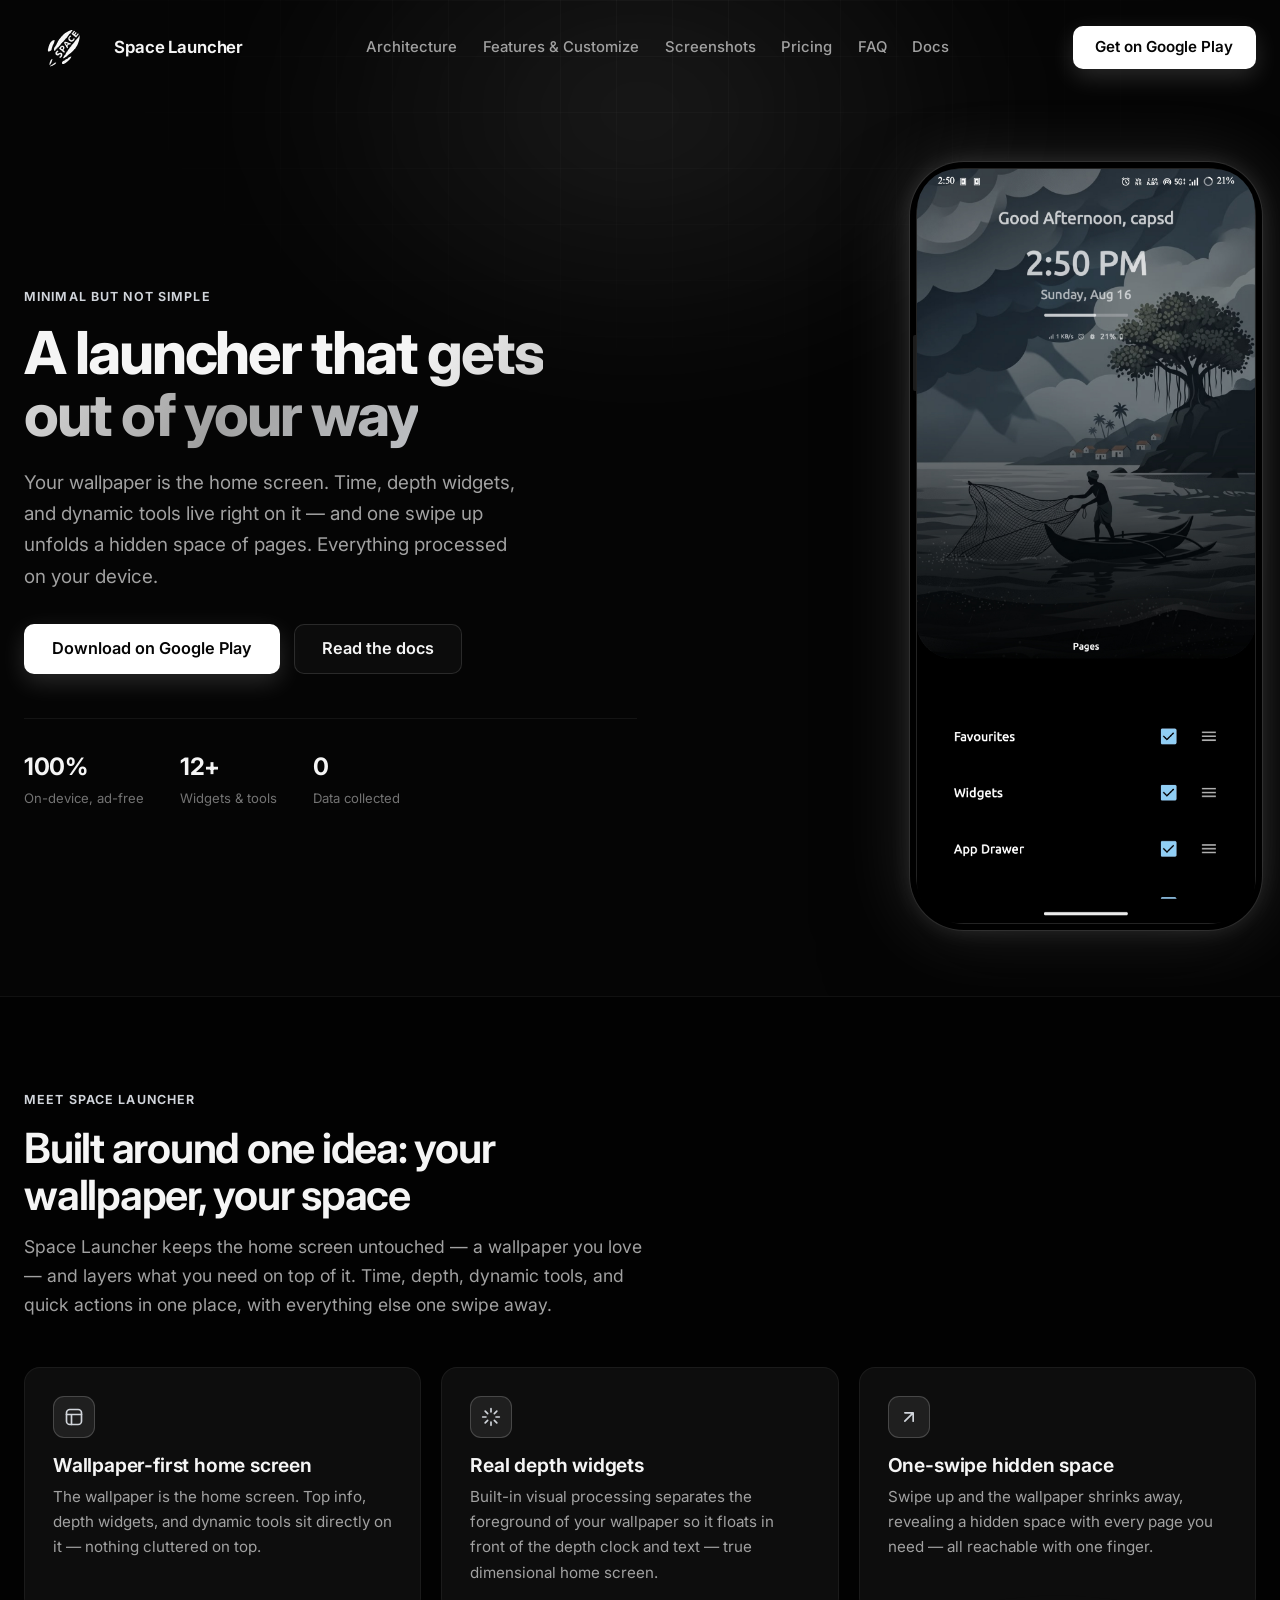
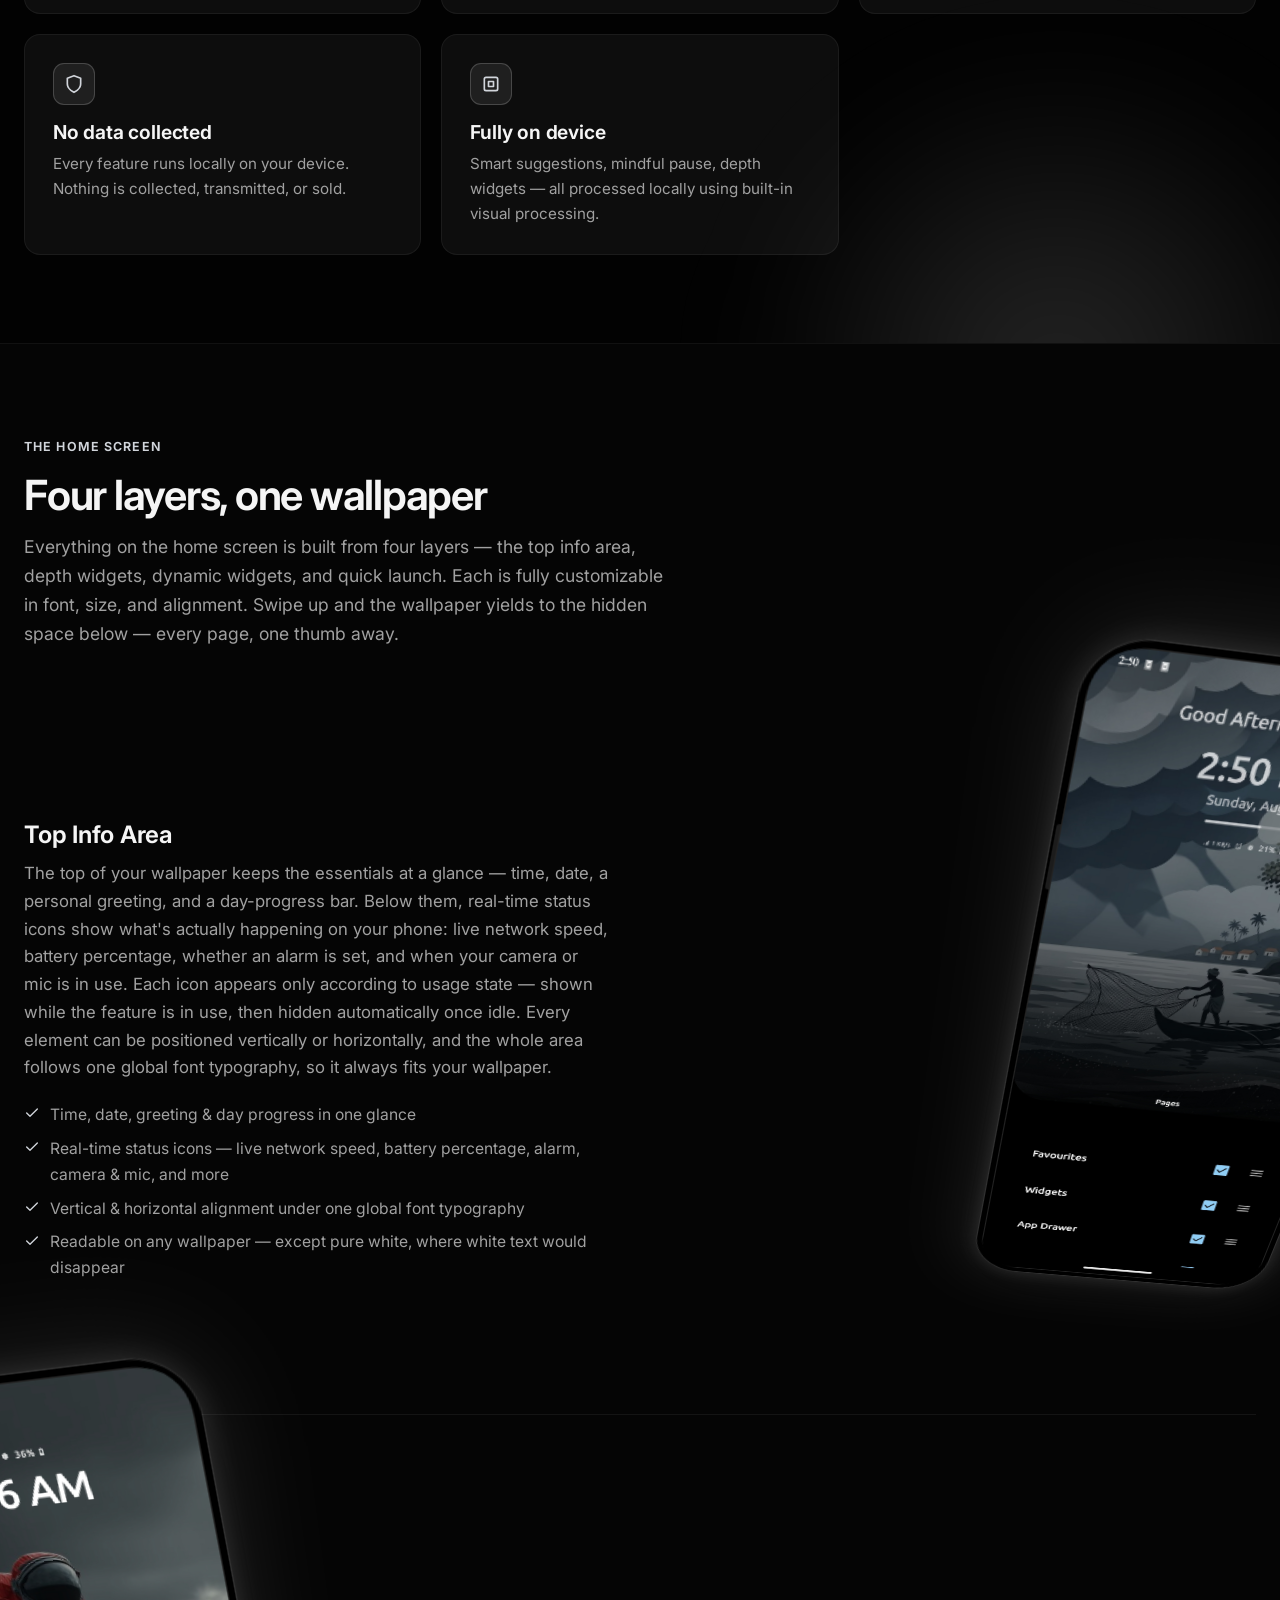
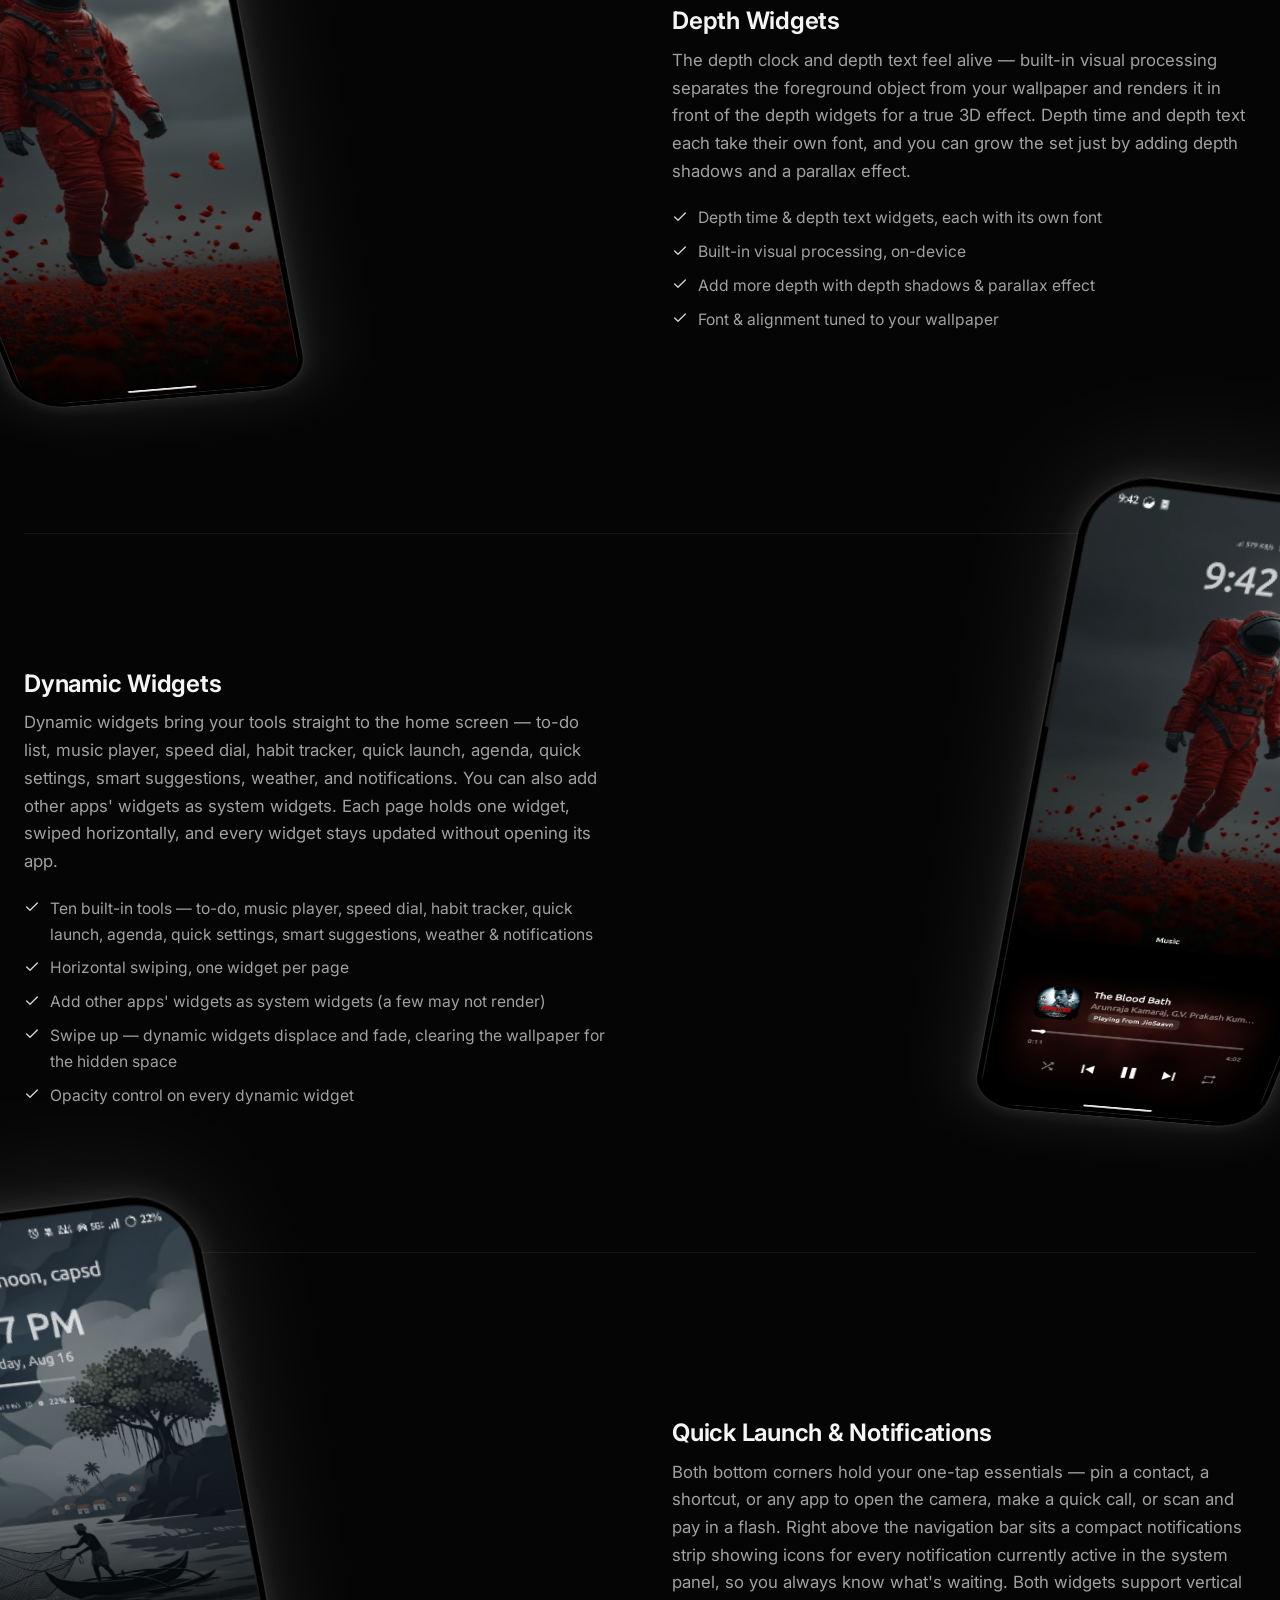
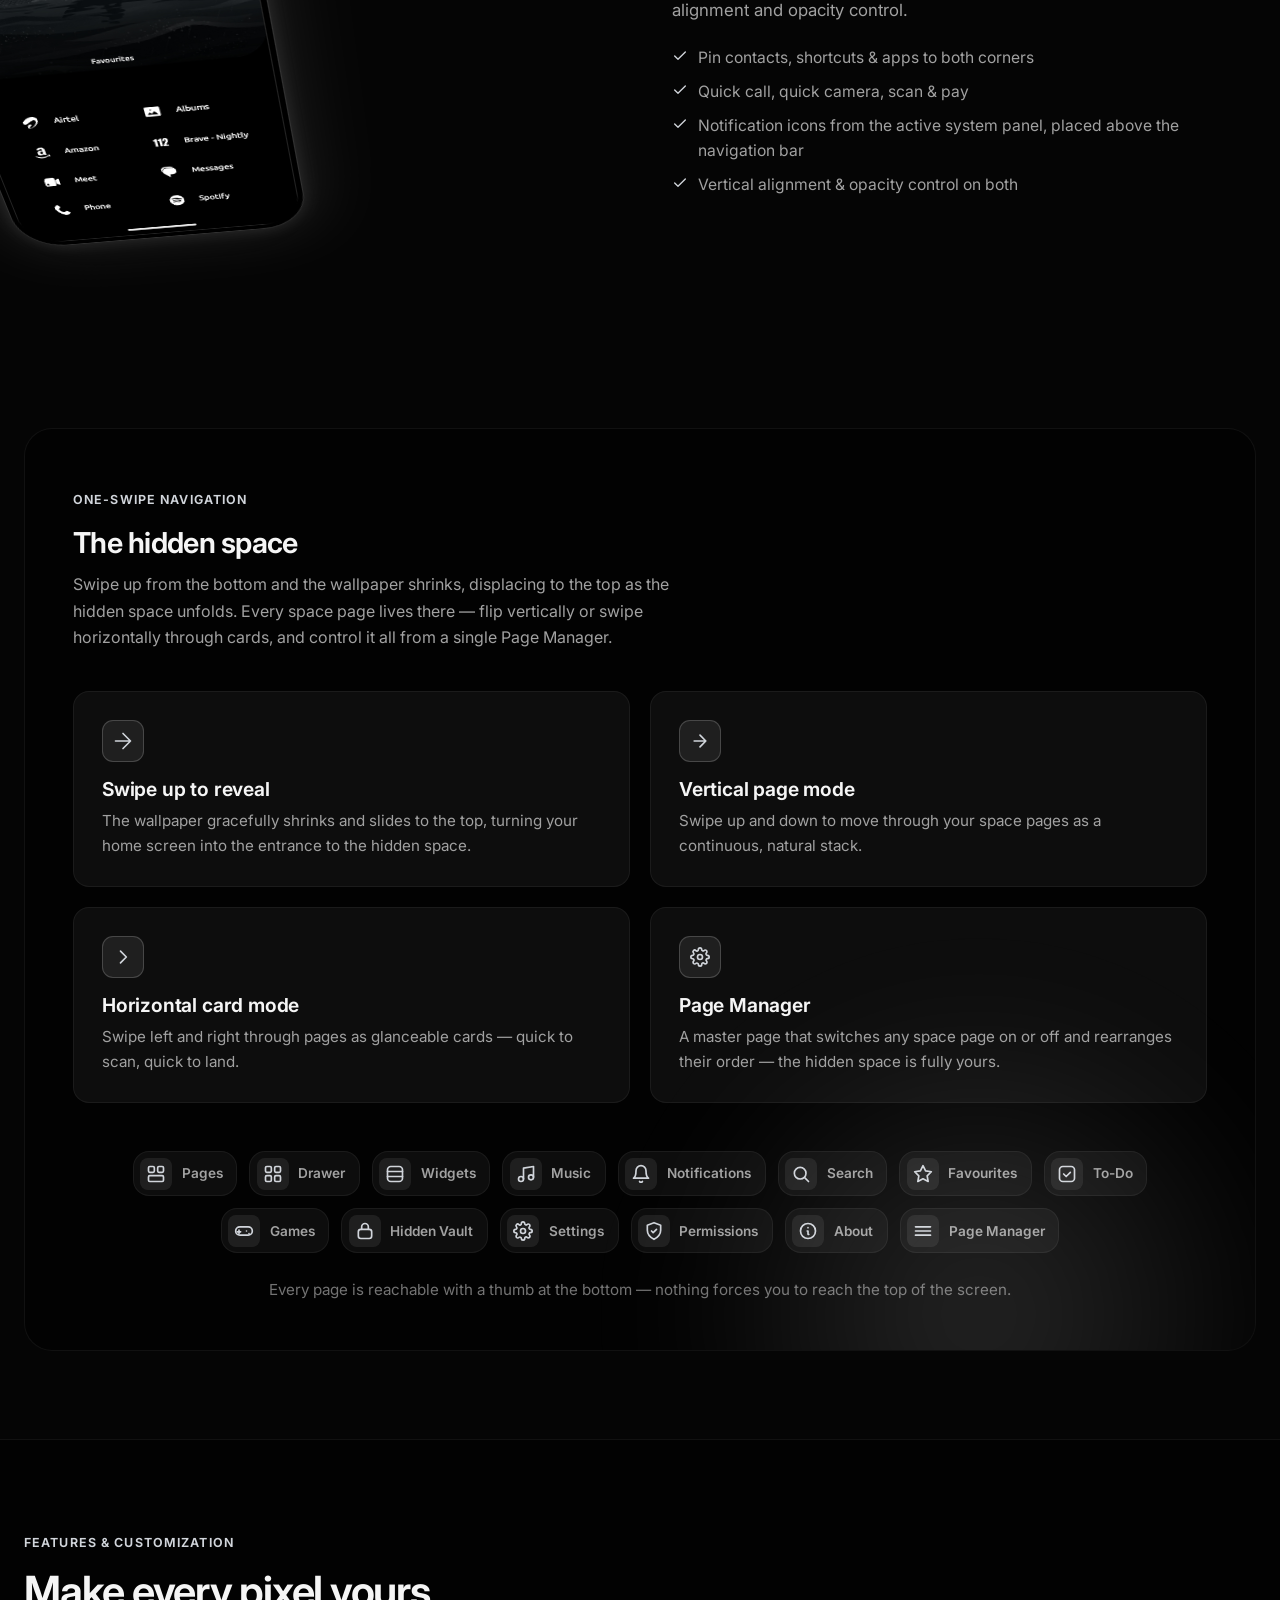
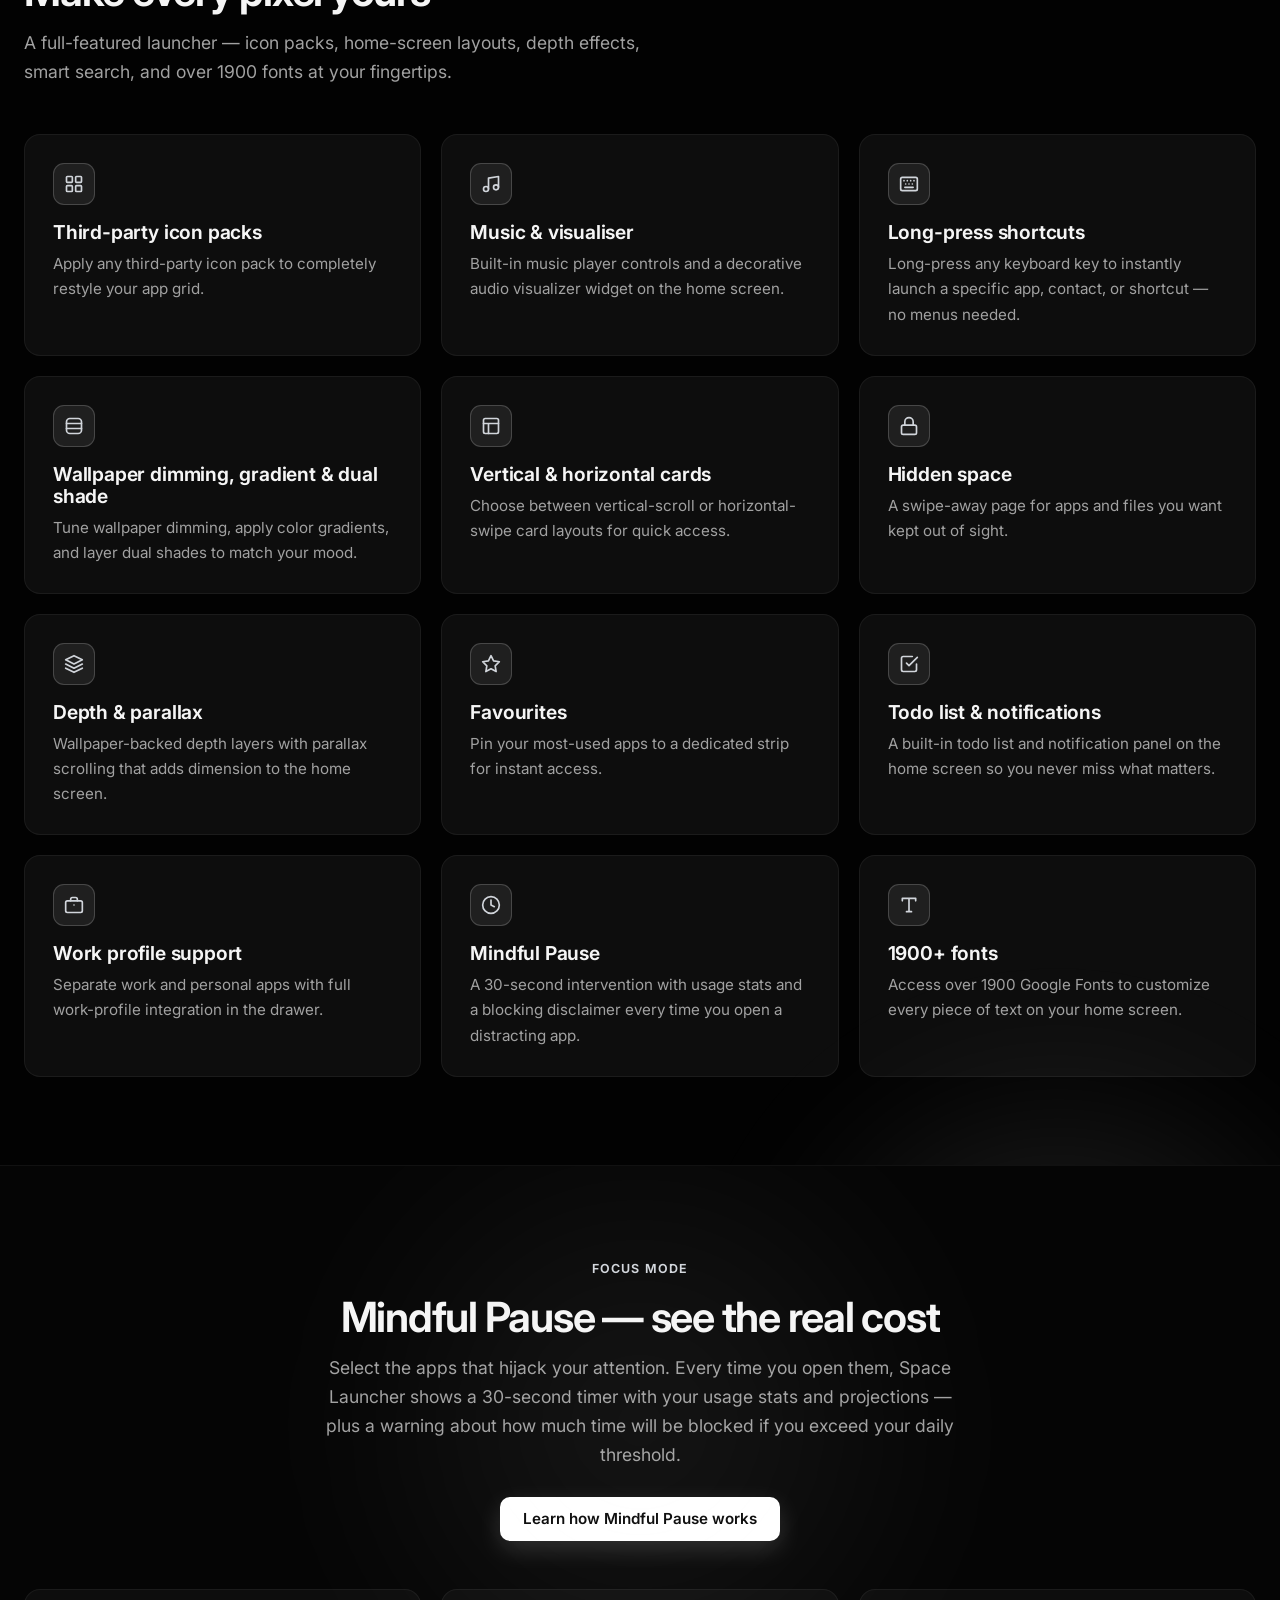
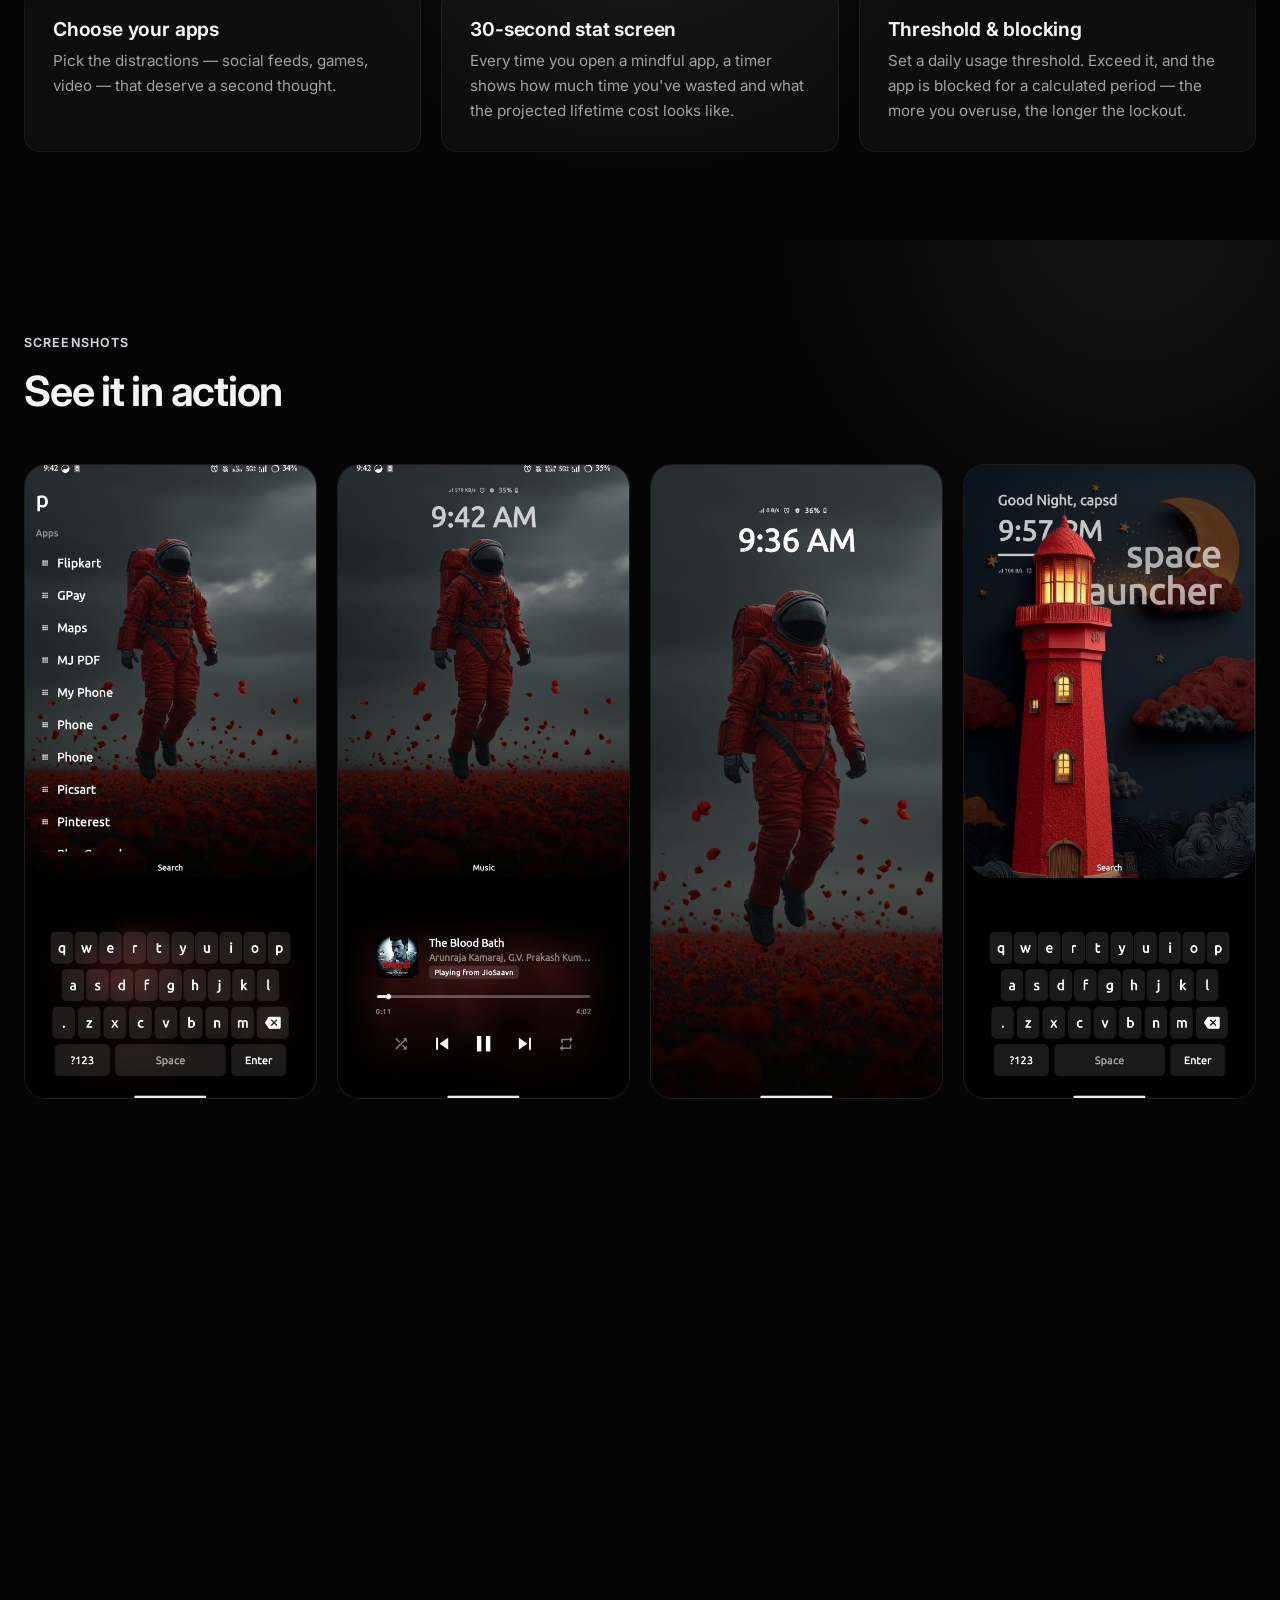
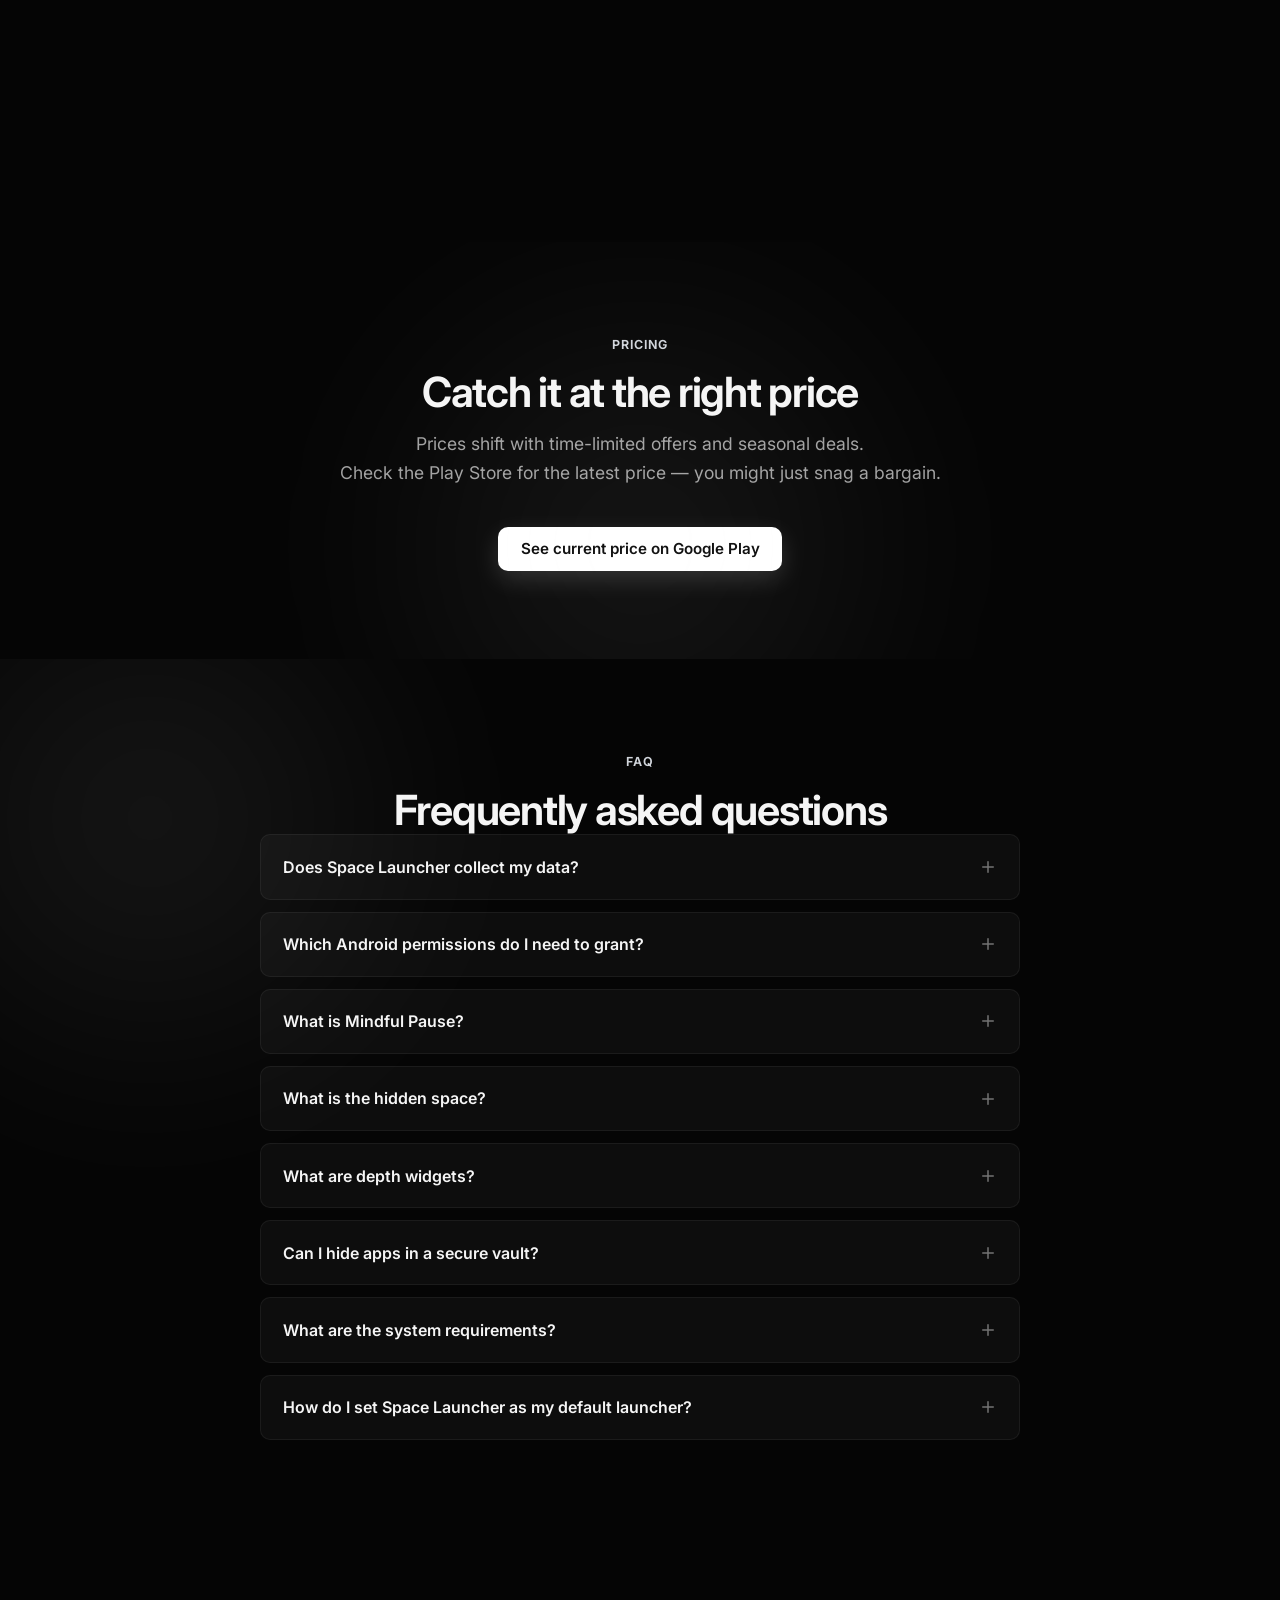
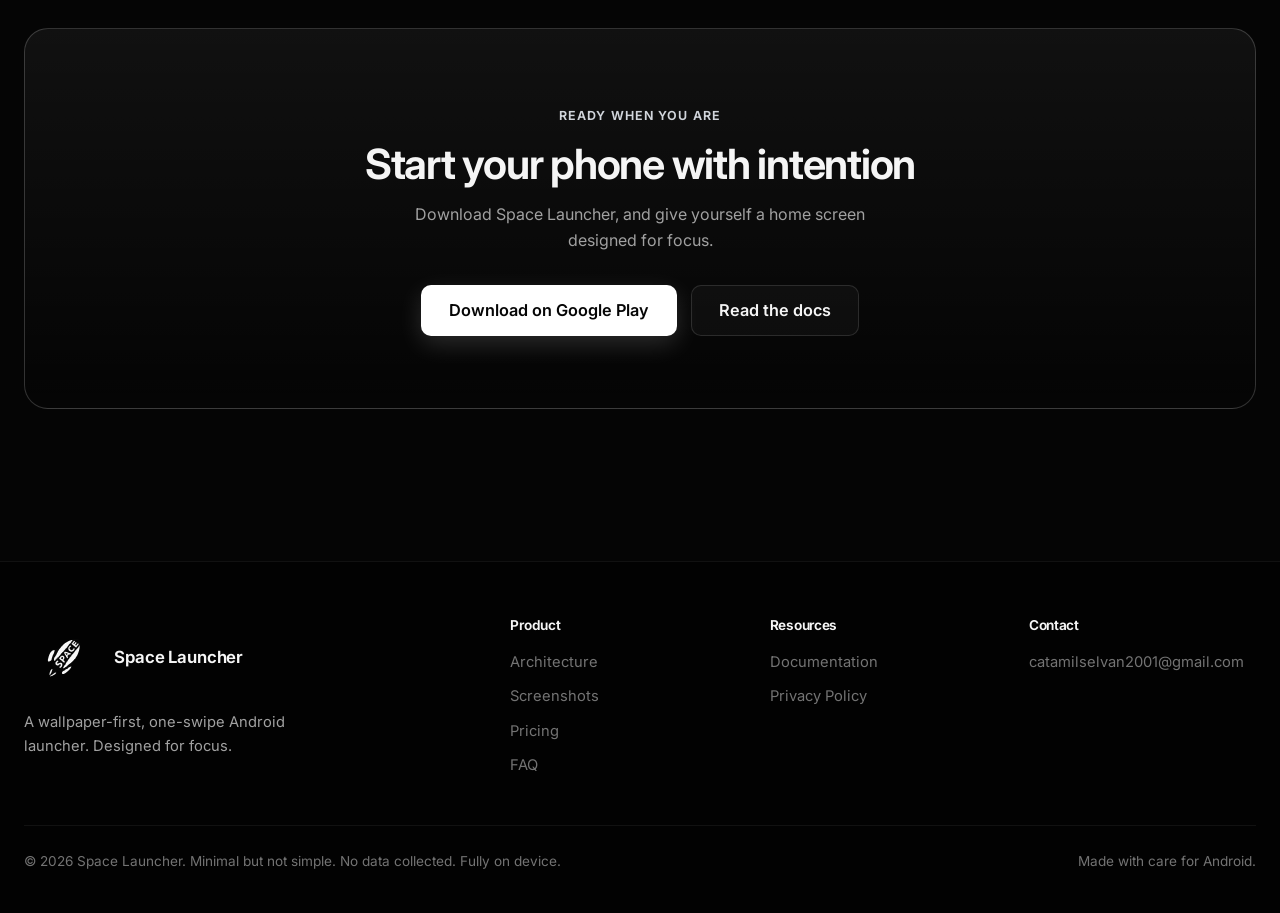
==== commit 225ad73a: "fix: rename files with spaces to fix GitHub Pages deployment" ====
--- a/index.html
+++ b/index.html
@@ -88,8 +88,8 @@
                         <img src="Resources/Fullspace/Favourites.jpg" alt="Favourites">
                         <img src="Resources/Fullspace/TO-do.jpg" alt="To-do list">
                         <img src="Resources/Fullspace/Games.jpg" alt="Built-in games">
-                        <img src="Resources/Fullspace/Hidden%20vault.jpg" alt="Hidden vault">
-                        <img src="Resources/Fullspace/Launcher%20settings.jpg" alt="Launcher settings">
+                        <img src="Resources/Fullspace/Hidden-vault.jpg" alt="Hidden vault">
+                        <img src="Resources/Fullspace/Launcher-settings.jpg" alt="Launcher settings">
                         <img src="Resources/Fullspace/Permissions.jpg" alt="Permissions">
                         <img src="Resources/Fullspace/About.jpg" alt="About">
                     </div>
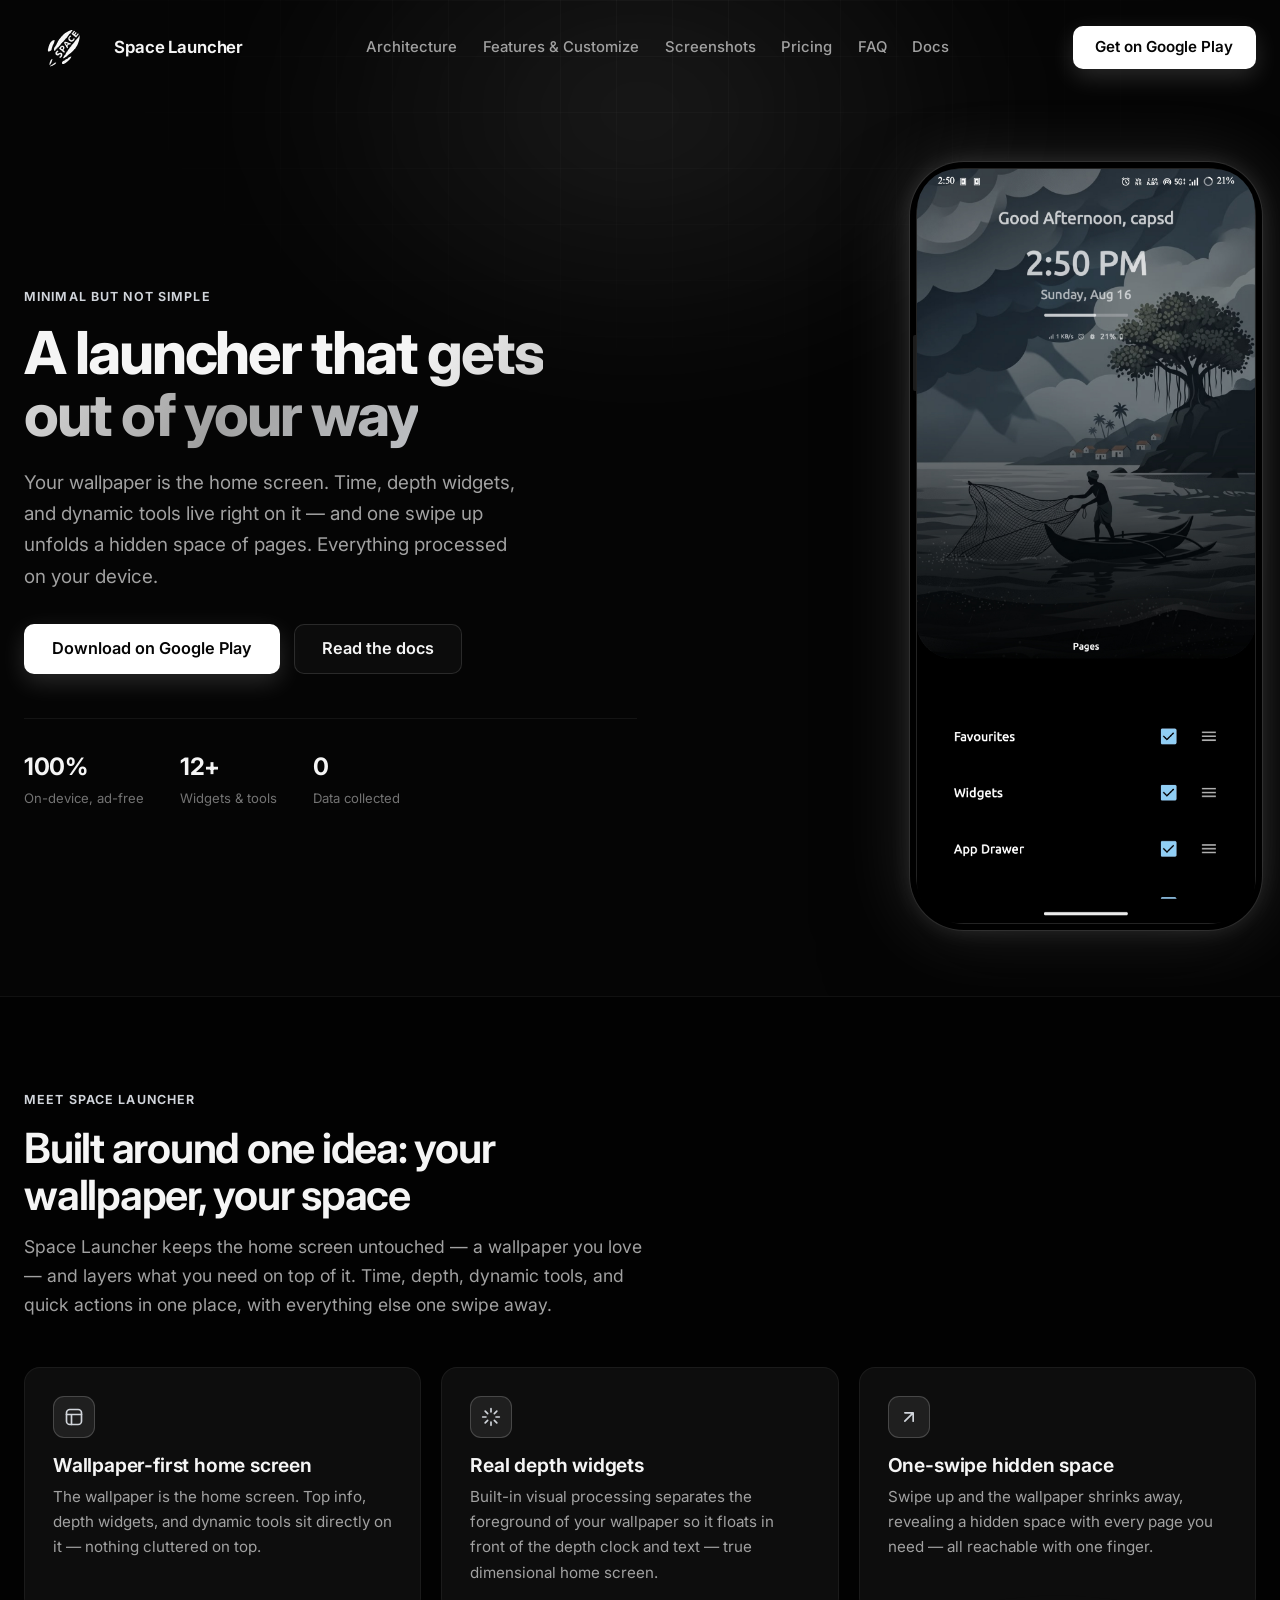
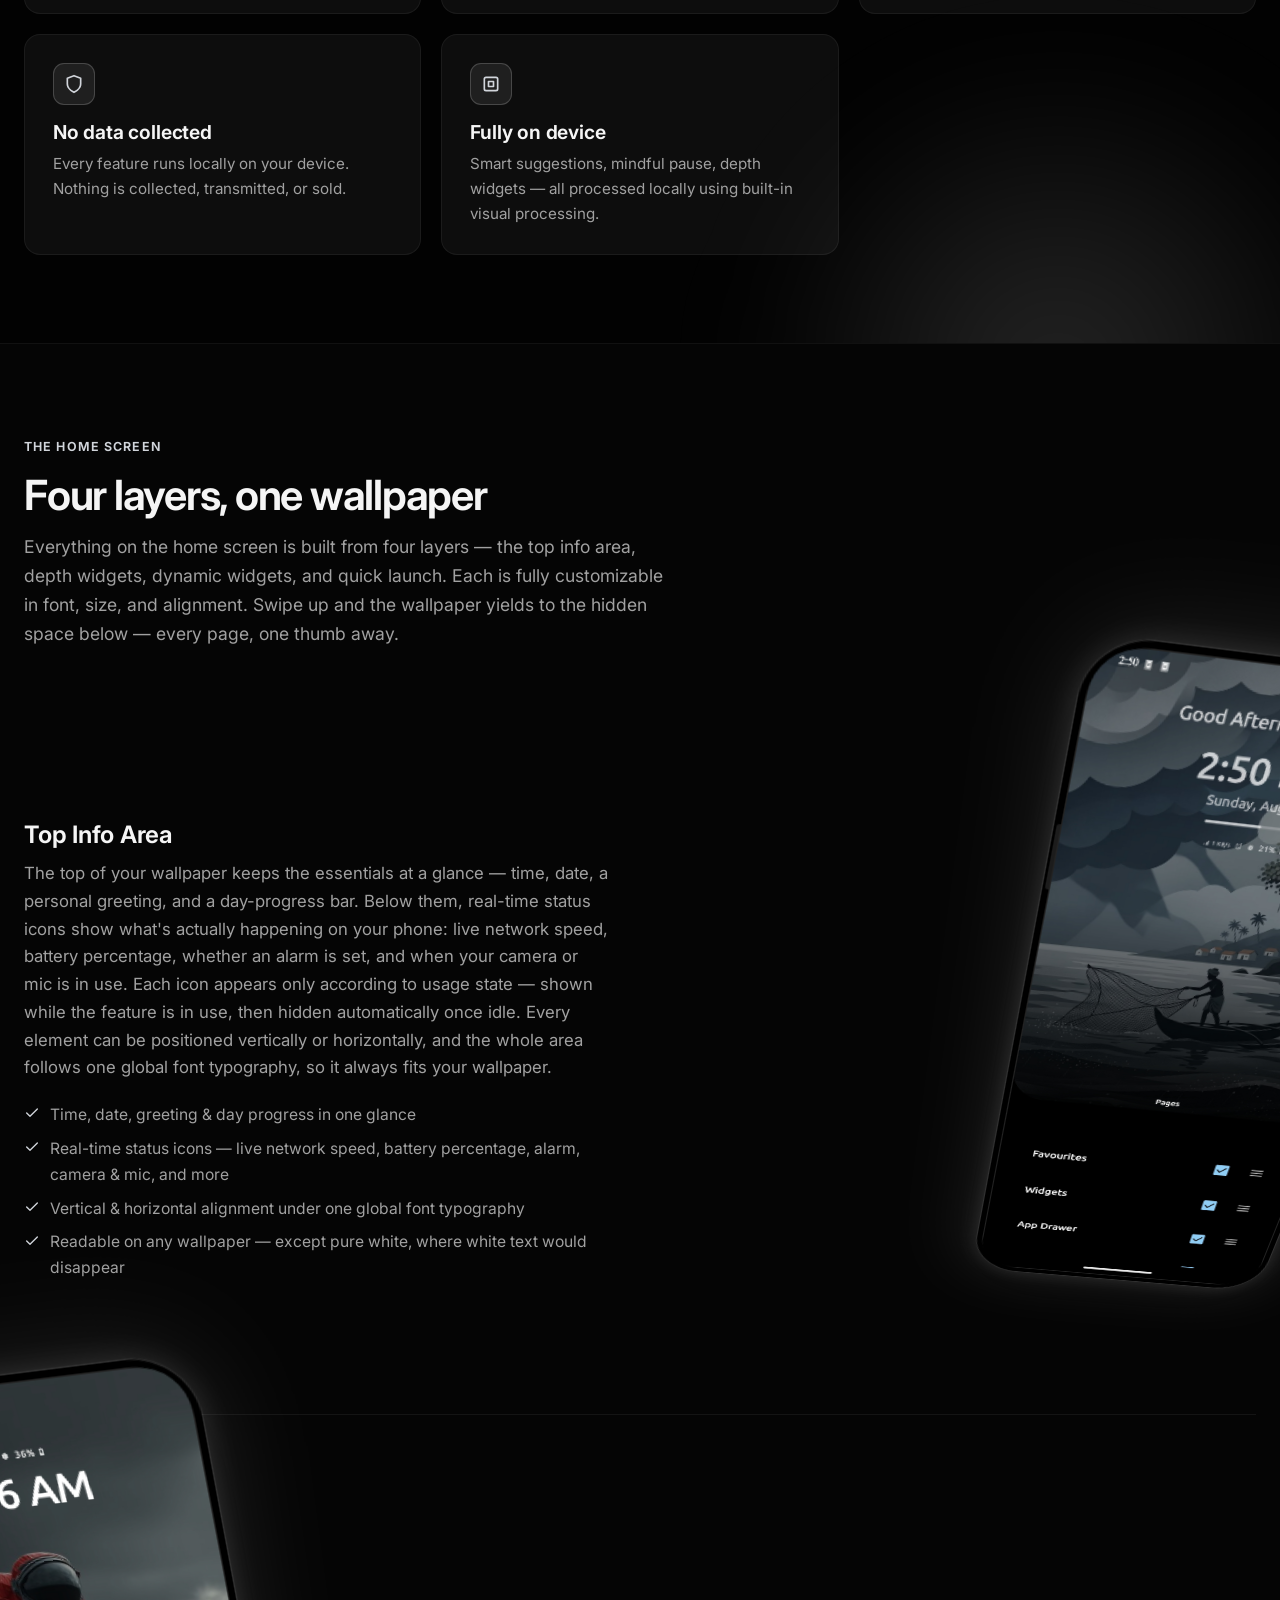
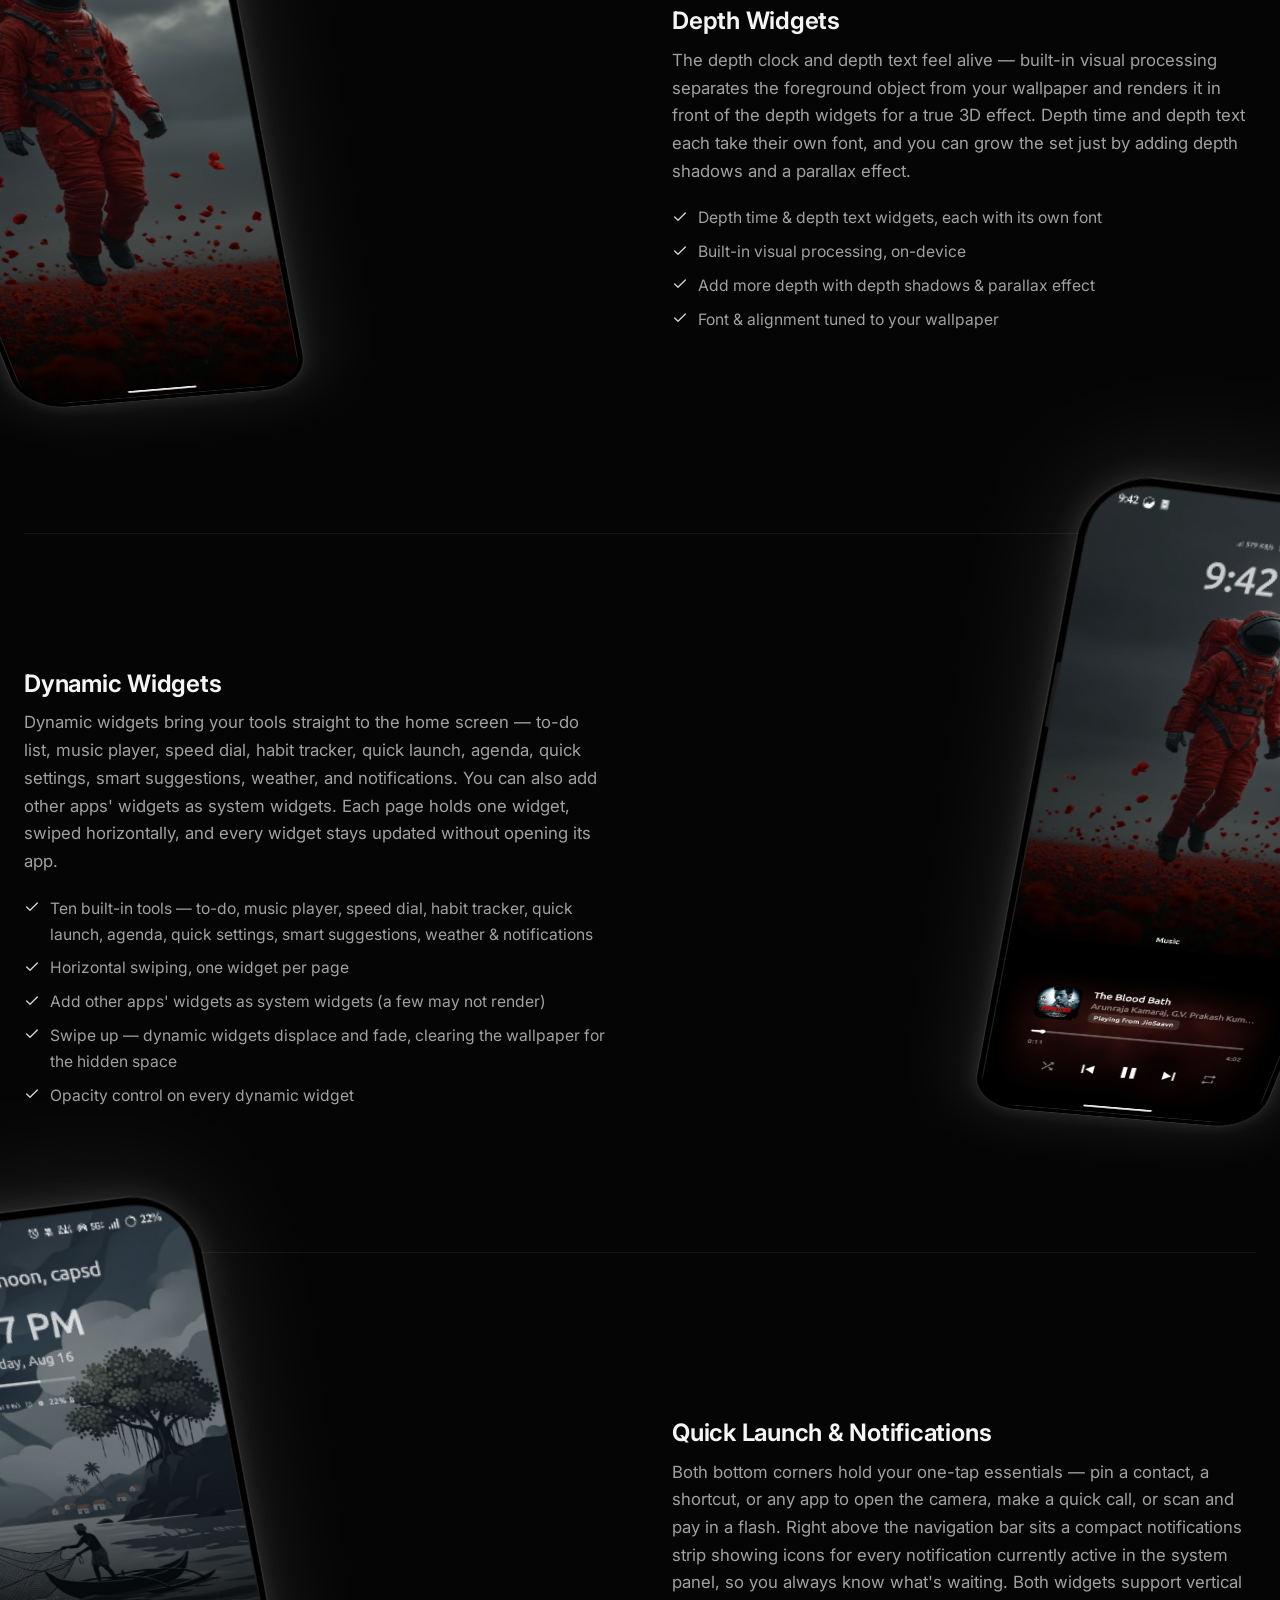
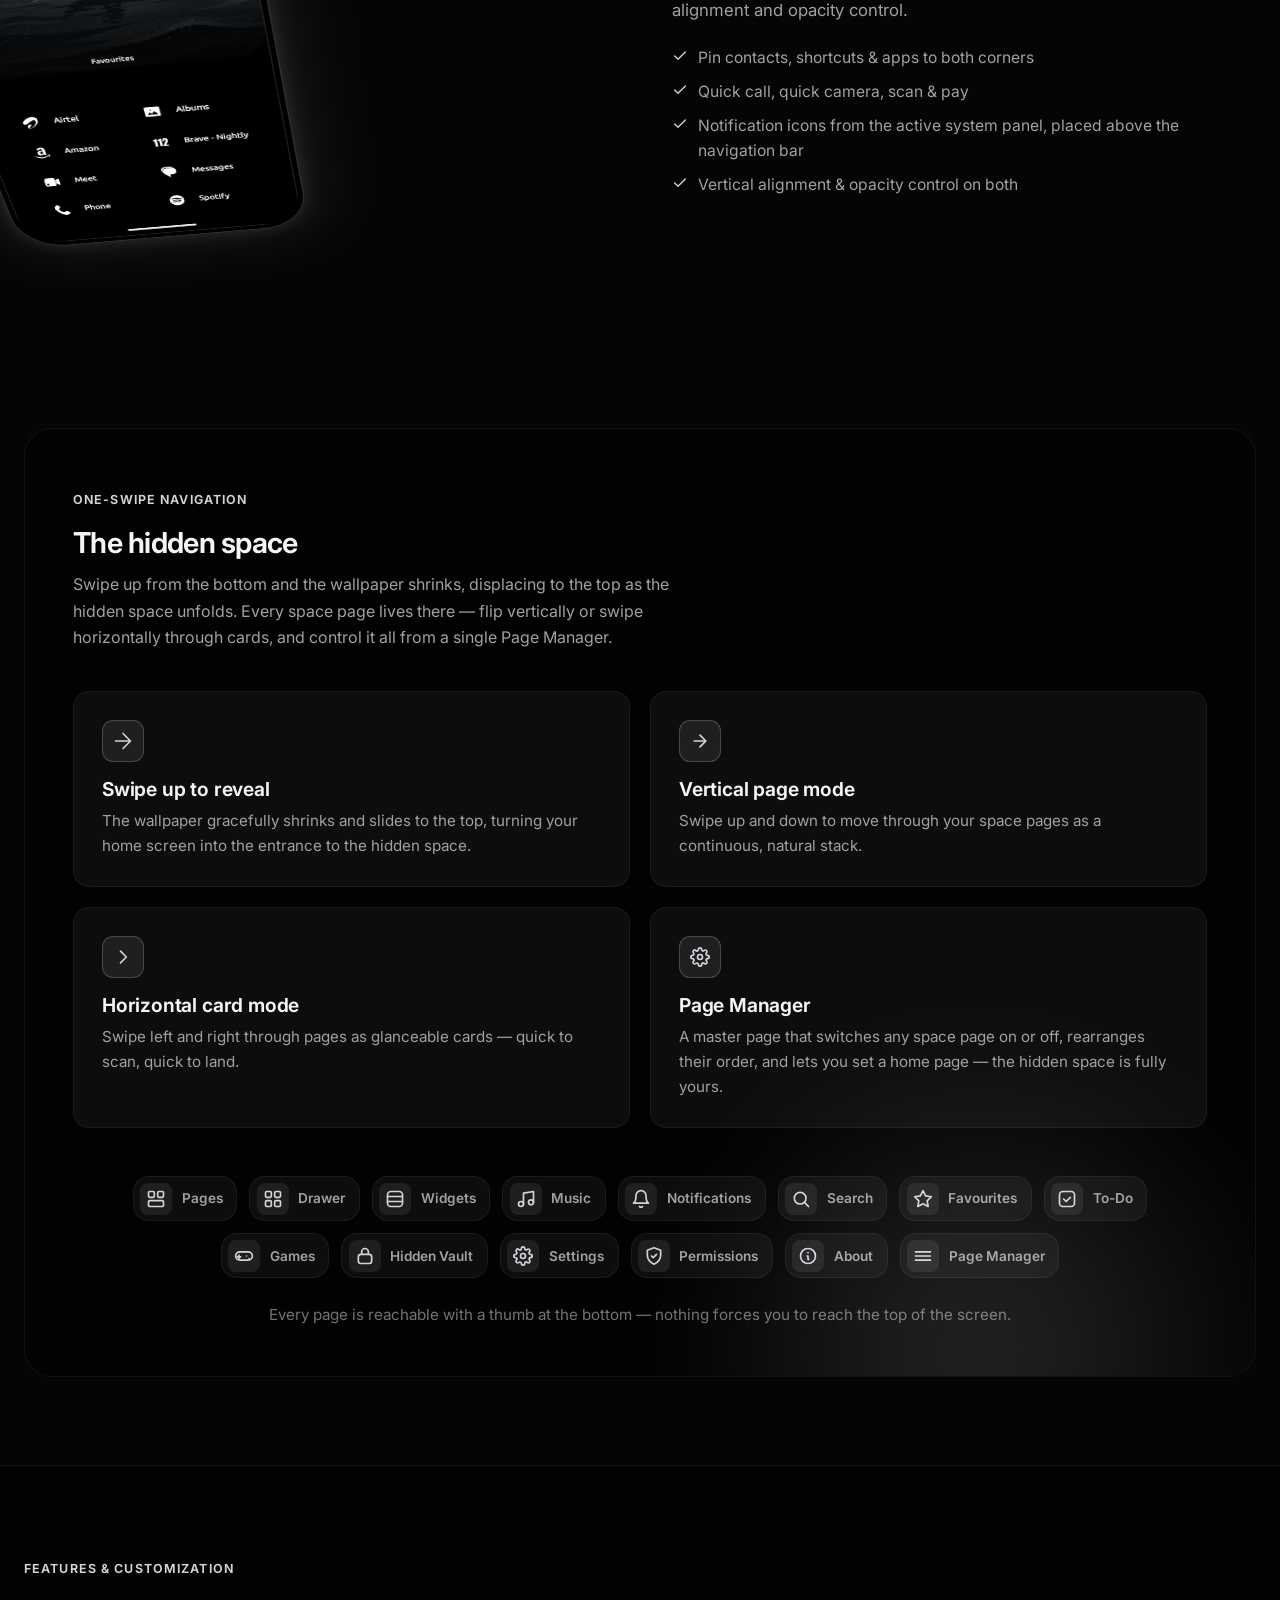
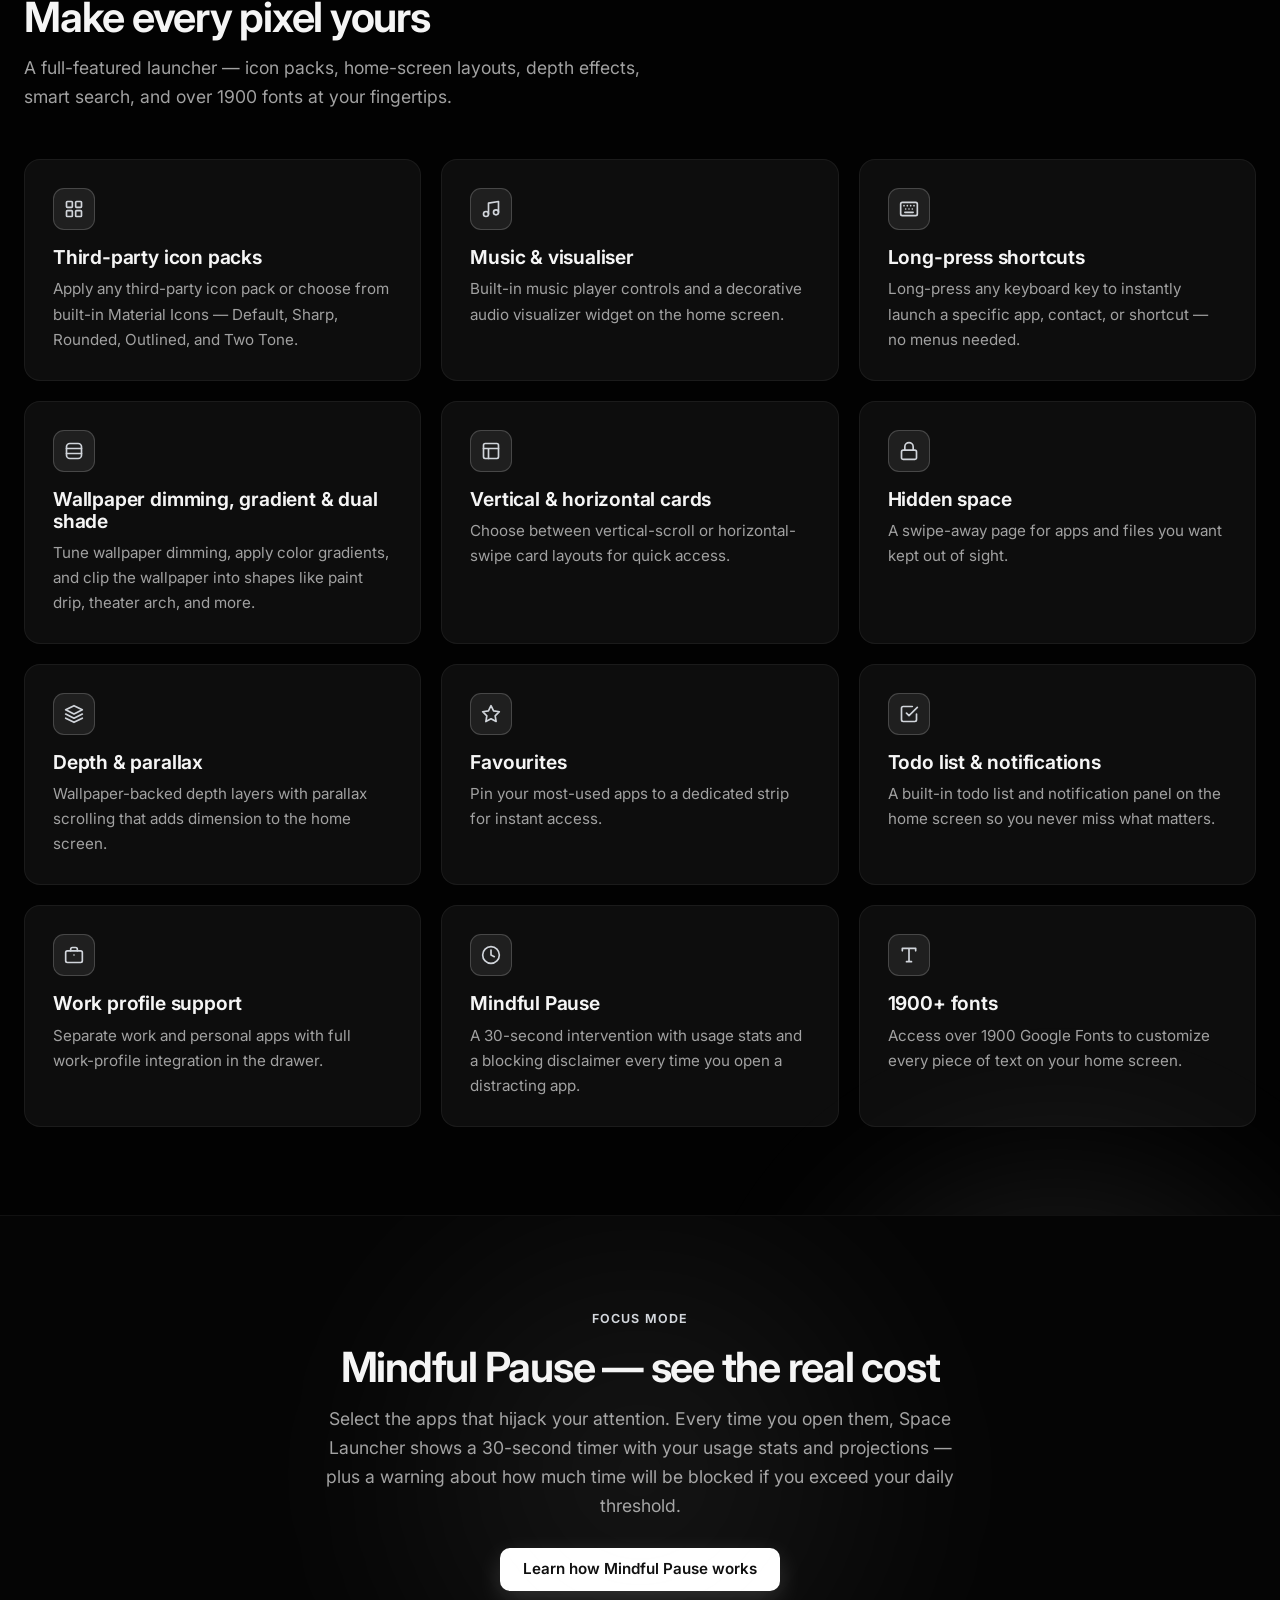
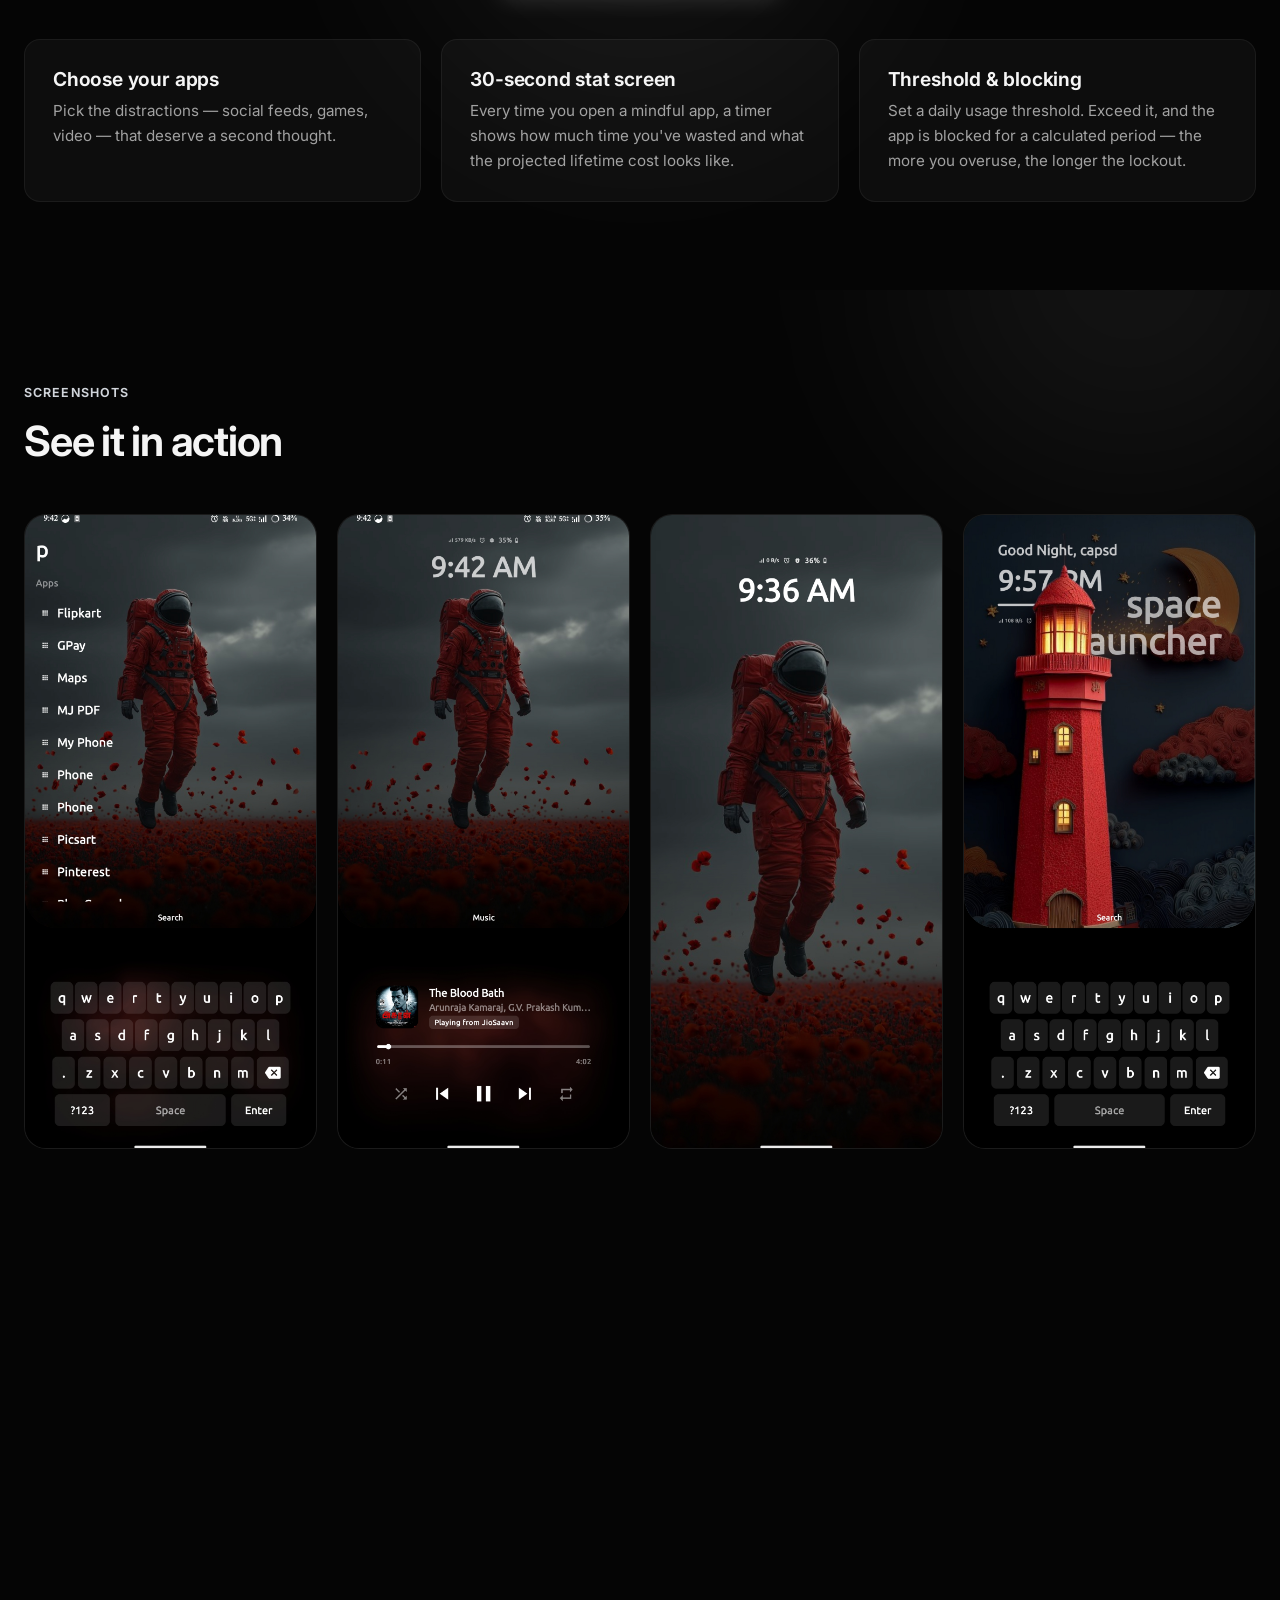
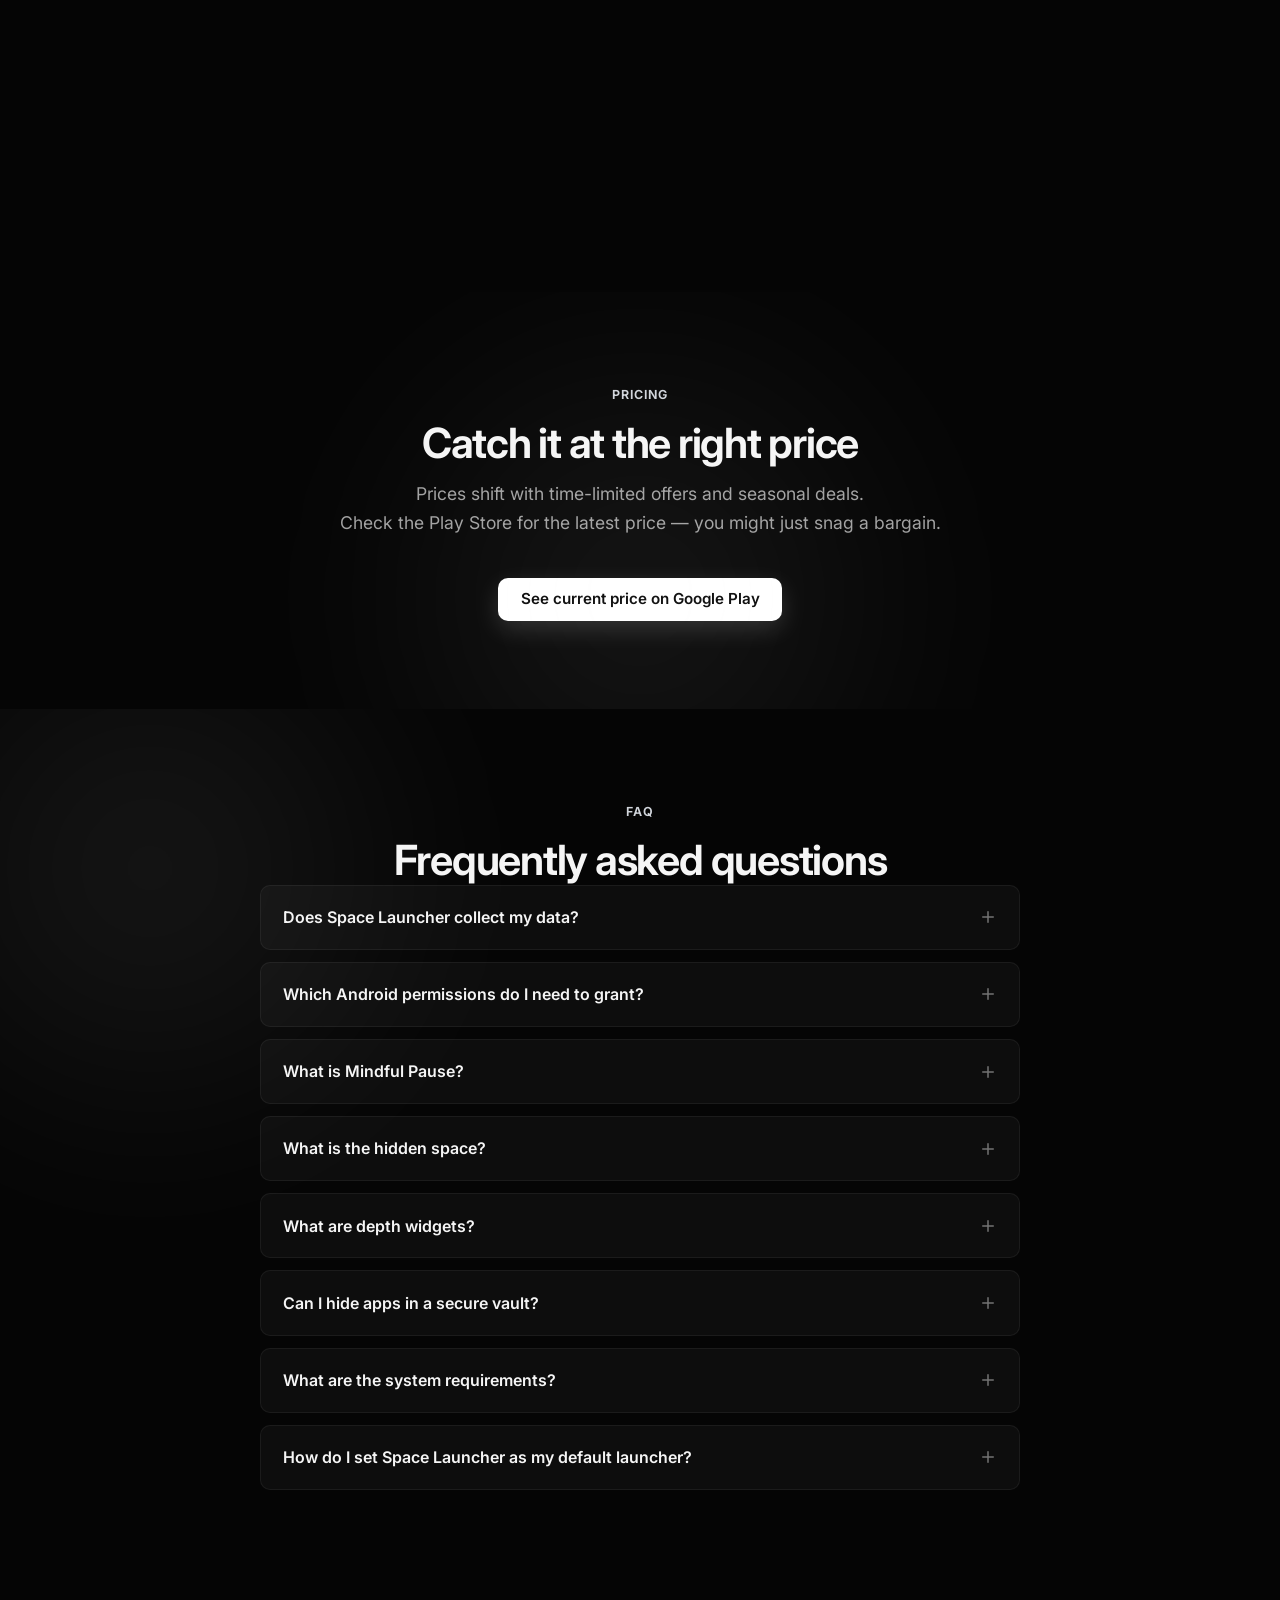
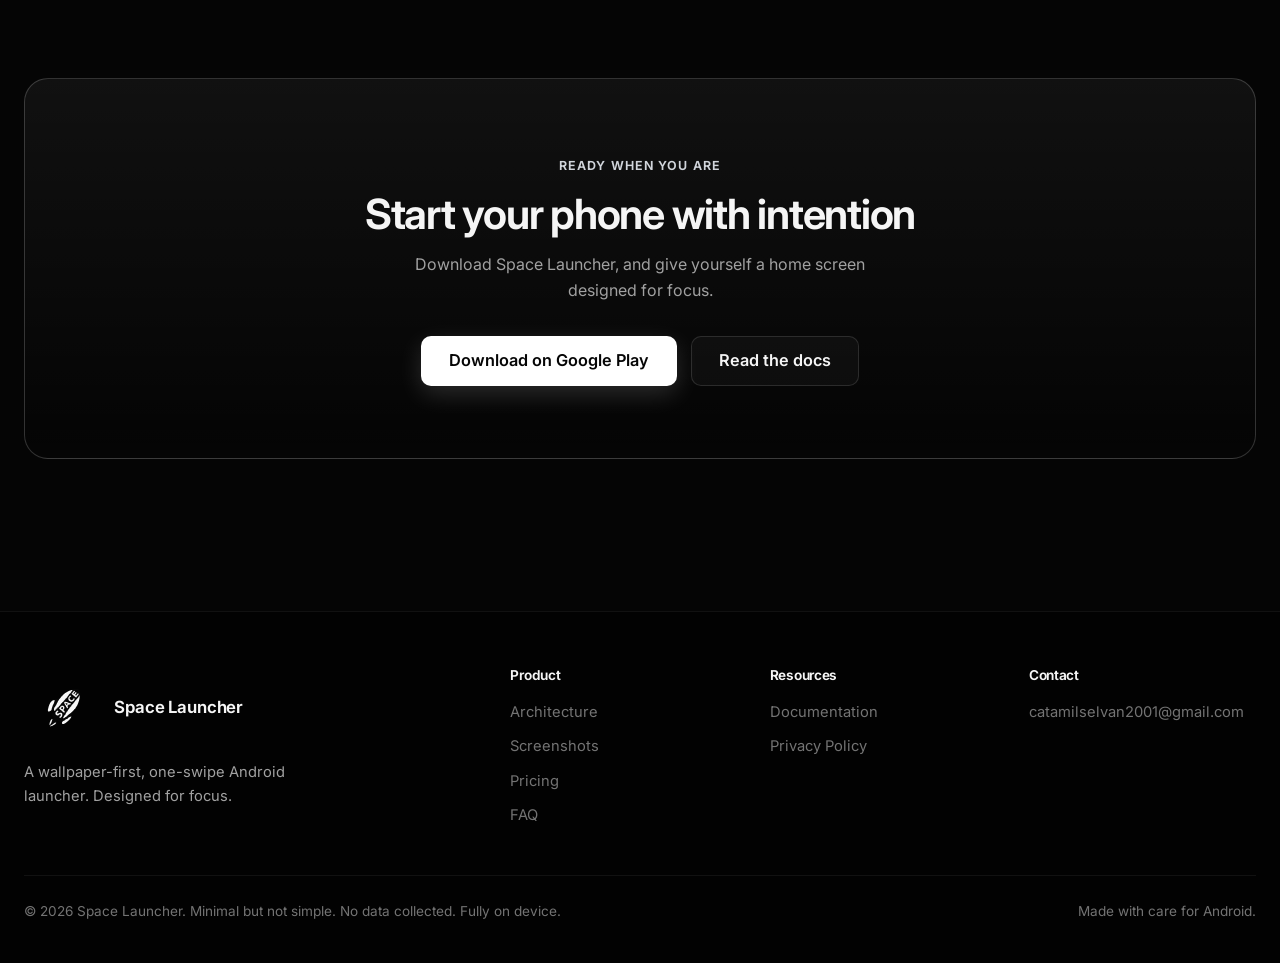
==== commit 9dcd818e: "Documentation V1.0.0 update" ====
--- a/index.html
+++ b/index.html
@@ -319,7 +319,7 @@
                             <svg viewBox="0 0 24 24" fill="none" stroke="currentColor" stroke-width="2" stroke-linecap="round" stroke-linejoin="round"><circle cx="12" cy="12" r="3"/><path d="M19.4 15a1.65 1.65 0 0 0 .33 1.82l.06.06a2 2 0 1 1-2.83 2.83l-.06-.06a1.65 1.65 0 0 0-1.82-.33 1.65 1.65 0 0 0-1 1.51V21a2 2 0 1 1-4 0v-.09A1.65 1.65 0 0 0 9 19.4a1.65 1.65 0 0 0-1.82.33l-.06.06a2 2 0 1 1-2.83-2.83l.06-.06a1.65 1.65 0 0 0 .33-1.82 1.65 1.65 0 0 0-1.51-1H3a2 2 0 1 1 0-4h.09A1.65 1.65 0 0 0 4.6 9a1.65 1.65 0 0 0-.33-1.82l-.06-.06a2 2 0 1 1 2.83-2.83l.06.06a1.65 1.65 0 0 0 1.82.33H9a1.65 1.65 0 0 0 1-1.51V3a2 2 0 1 1 4 0v.09a1.65 1.65 0 0 0 1 1.51 1.65 1.65 0 0 0 1.82-.33l.06-.06a2 2 0 1 1 2.83 2.83l-.06.06a1.65 1.65 0 0 0-.33 1.82V9a1.65 1.65 0 0 0 1.51 1H21a2 2 0 1 1 0 4h-.09a1.65 1.65 0 0 0-1.51 1z"/></svg>
                         </div>
                         <h3>Page Manager</h3>
-                        <p>A master page that switches any space page on or off and rearranges their order — the hidden space is fully yours.</p>
+                        <p>A master page that switches any space page on or off, rearranges their order, and lets you set a home page — the hidden space is fully yours.</p>
                     </div>
                 </div>
                 <div class="band-pages reveal reveal-d3">
@@ -400,7 +400,7 @@
                         <svg viewBox="0 0 24 24" fill="none" stroke="currentColor" stroke-width="2" stroke-linecap="round" stroke-linejoin="round"><rect x="3" y="3" width="7" height="7" rx="1"/><rect x="14" y="3" width="7" height="7" rx="1"/><rect x="3" y="14" width="7" height="7" rx="1"/><rect x="14" y="14" width="7" height="7" rx="1"/></svg>
                     </div>
                     <h3>Third-party icon packs</h3>
-                    <p>Apply any third-party icon pack to completely restyle your app grid.</p>
+                    <p>Apply any third-party icon pack or choose from built-in Material Icons — Default, Sharp, Rounded, Outlined, and Two Tone.</p>
                 </div>
                 <div class="card reveal reveal-d2">
                     <div class="icon-box">
@@ -421,7 +421,7 @@
                         <svg viewBox="0 0 24 24" fill="none" stroke="currentColor" stroke-width="2" stroke-linecap="round" stroke-linejoin="round"><rect x="3" y="3" width="18" height="18" rx="4"/><path d="M3 9h18M3 15h18"/></svg>
                     </div>
                     <h3>Wallpaper dimming, gradient &amp; dual shade</h3>
-                    <p>Tune wallpaper dimming, apply color gradients, and layer dual shades to match your mood.</p>
+                    <p>Tune wallpaper dimming, apply color gradients, and clip the wallpaper into shapes like paint drip, theater arch, and more.</p>
                 </div>
                 <div class="card reveal reveal-d2">
                     <div class="icon-box">
@@ -492,7 +492,7 @@
                 <h2>Mindful Pause — see the real cost</h2>
                 <p>Select the apps that hijack your attention. Every time you open them, Space Launcher shows a 30-second timer with your usage stats and projections — plus a warning about how much time will be blocked if you exceed your daily threshold.</p>
                 <div class="btn-row reveal reveal-d2" style="justify-content:center; margin-top:1.75rem;">
-                    <a href="docs.html#mindful-pause" class="btn btn-primary">Learn how Mindful Pause works</a>
+                    <a href="docs.html#pages-settings" class="btn btn-primary">Learn how Mindful Pause works</a>
                 </div>
             </div>
                 <div class="grid-3" style="margin-top:3rem;">
@@ -588,14 +588,14 @@
                         Does Space Launcher collect my data?
                         <svg viewBox="0 0 24 24" fill="none" stroke="currentColor" stroke-width="2" stroke-linecap="round"><path d="M12 5v14M5 12h14"/></svg>
                     </button>
-                    <div class="faq-a"><p>No. All processing happens locally on your device. The only external request is optional weather data, which is anonymized. See the <a href="privacy.html">Privacy Policy</a>.</p></div>
+                    <div class="faq-a"><p>No. All processing happens locally on your device. The only external requests are optional weather data, custom font downloads, and icon pack downloads — all anonymized. See the <a href="privacy.html">Privacy Policy</a>.</p></div>
                 </div>
                 <div class="faq-item reveal">
                     <button class="faq-q">
                         Which Android permissions do I need to grant?
                         <svg viewBox="0 0 24 24" fill="none" stroke="currentColor" stroke-width="2" stroke-linecap="round"><path d="M12 5v14M5 12h14"/></svg>
                     </button>
-                    <div class="faq-a"><p>Permissions are optional and feature-scoped: contacts (search &amp; dial), calendar (Agenda widget), notification access (music controls &amp; visualizer), and usage stats (Smart Suggestions). Depth widgets use built-in visual processing entirely on-device. Each permission only powers the feature it belongs to.</p></div>
+                    <div class="faq-a"><p>Permissions are optional and feature-scoped: contacts (search &amp; dial), calendar (Agenda widget), notification access (music controls &amp; visualizer), usage stats (Smart Suggestions), Bluetooth (adapter status only — no scanning or tracking), and storage/media (custom wallpapers and app icons). Depth widgets use built-in visual processing entirely on-device. Each permission only powers the feature it belongs to.</p></div>
                 </div>
                 <div class="faq-item reveal">
                     <button class="faq-q">
--- a/css/style.css
+++ b/css/style.css
@@ -773,6 +773,20 @@
 .doc-shot img { max-width: 200px; border-radius: 22px; border: 1px solid rgba(255, 255, 255, 0.1); box-shadow: 0 0 0 4px #000, 0 16px 40px rgba(0, 0, 0, 0.5); }
 .doc-shot span { display: block; margin-top: 0.6rem; font-size: 0.8rem; color: var(--text-3); }
 
+.doc-phone-wrap { text-align: center; margin: 2rem 0; }
+.doc-phone {
+    display: inline-block;
+    aspect-ratio: 9 / 20;
+    max-width: 220px;
+    border-radius: 28px;
+    overflow: hidden;
+    background: #0a0a0a;
+    border: 1px solid rgba(255, 255, 255, 0.1);
+    box-shadow: 0 0 0 4px #000, 0 16px 40px rgba(0, 0, 0, 0.5);
+}
+.doc-phone video { width: 100%; height: 100%; object-fit: cover; display: block; }
+.doc-phone-wrap > span { display: block; margin-top: 0.6rem; font-size: 0.8rem; color: var(--text-3); }
+
 .callout {
     border: 1px solid var(--border);
     border-left: 3px solid var(--accent);
@@ -882,6 +896,7 @@
     .docs-wrap { grid-template-columns: 210px 1fr; }
     .doc-toc { display: none; }
     .gallery-grid { grid-template-columns: repeat(3, 1fr); }
+    .doc-card { padding: 1.75rem; }
 }
 
 @media (max-width: 900px) {
@@ -903,6 +918,14 @@
         backdrop-filter: blur(14px);
     }
 
+    .brand-logo { width: 44px; height: 44px; border-radius: 12px; }
+    .nav-inner { padding: 0 1rem; }
+    .docs-side { display: none; }
+    .doc-card { padding: 1.5rem; }
+    .doc-card > h2:first-child { font-size: 1.3rem; }
+    .hero { padding: calc(var(--nav-h) + 2rem) 0 2rem; }
+    .phone-wrap { max-width: 260px; }
+
     .hero-inner { grid-template-columns: 1fr; gap: 3rem; }
     .feature-row { grid-template-columns: 1fr; gap: 2rem; }
     .feature-row .feature-media { order: -1; }
@@ -913,12 +936,21 @@
     .gallery-grid { grid-template-columns: repeat(2, 1fr); }
     .footer-grid { grid-template-columns: 1fr 1fr; }
     .docs-wrap { grid-template-columns: 1fr; }
-    .docs-side { position: static; max-height: none; overflow: visible; }
     .hero-stats { flex-wrap: wrap; gap: 1.5rem; }
     .arch-panel { padding: 2.5rem 1.25rem 2rem; }
 }
 
 @media (max-width: 560px) {
+    .container { padding: 0 1rem; }
+    .doc-card { padding: 1.25rem; }
+    .doc-shot img { max-width: 140px; }
+    .doc-shot-row { gap: 0.75rem; }
+    .doc-phone { max-width: 160px; }
+    .hero-stats { gap: 1rem; }
+    .stat-num { font-size: 1.2rem; }
+    .page-head { padding: calc(var(--nav-h) + 2rem) 0 1rem; }
+    .cta-box { padding: 3rem 1.25rem; }
+    .doc-prevnext { flex-direction: column; }
     .gallery-grid { grid-template-columns: repeat(2, 1fr); gap: 0.75rem; }
     .footer-grid { grid-template-columns: 1fr; }
     .section { padding: 4rem 0; }
